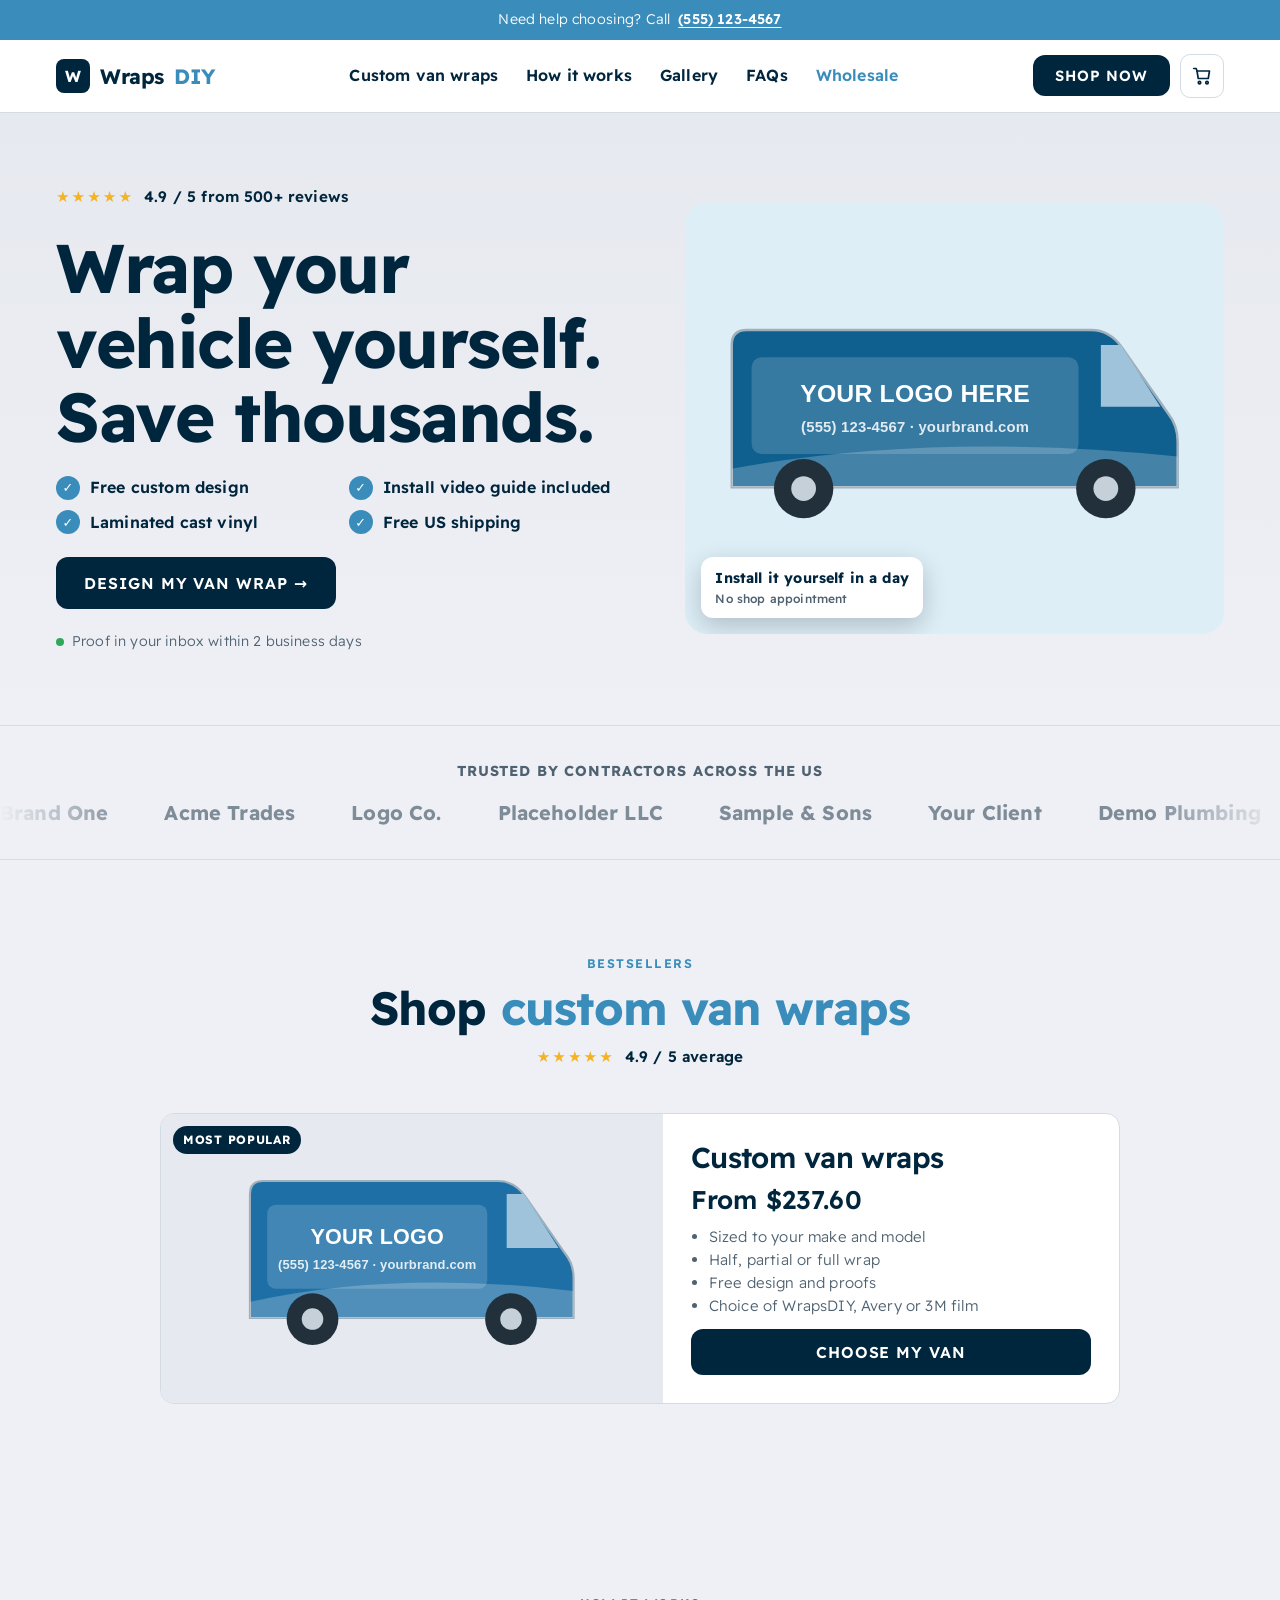
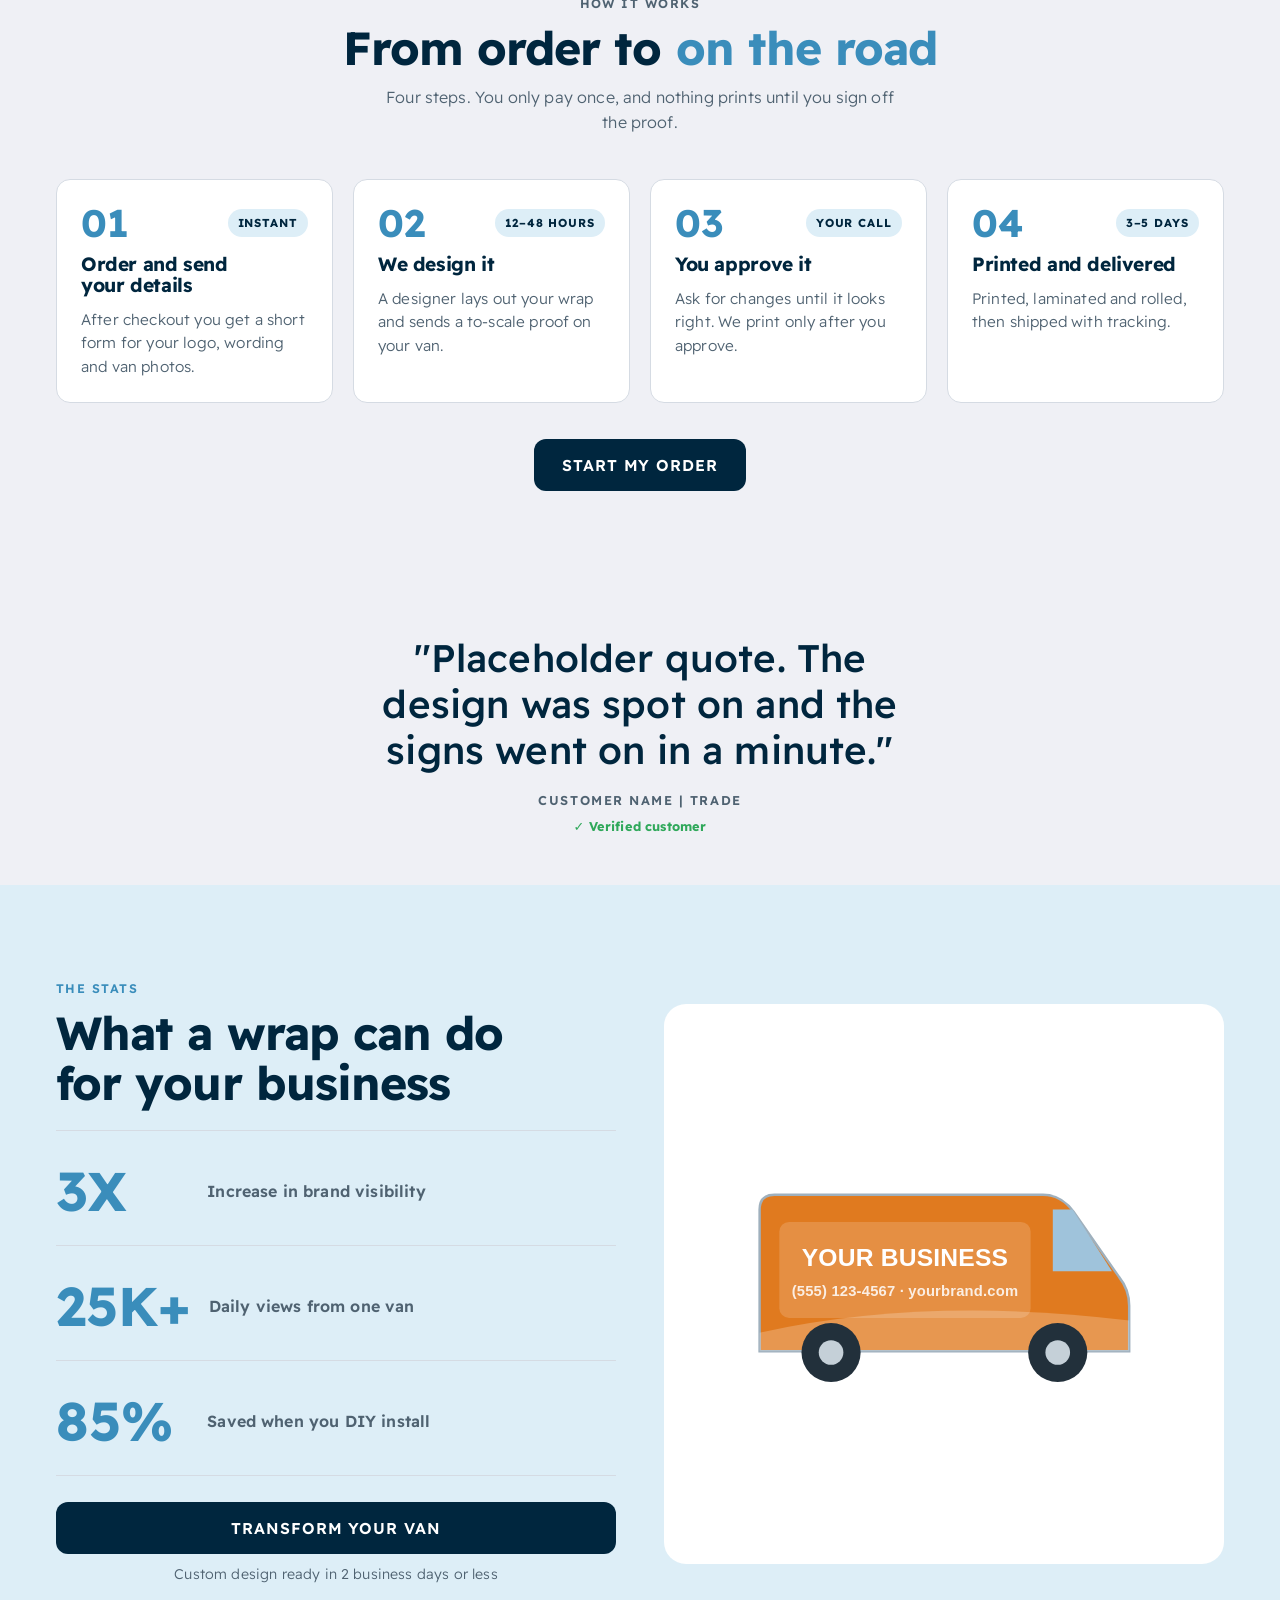
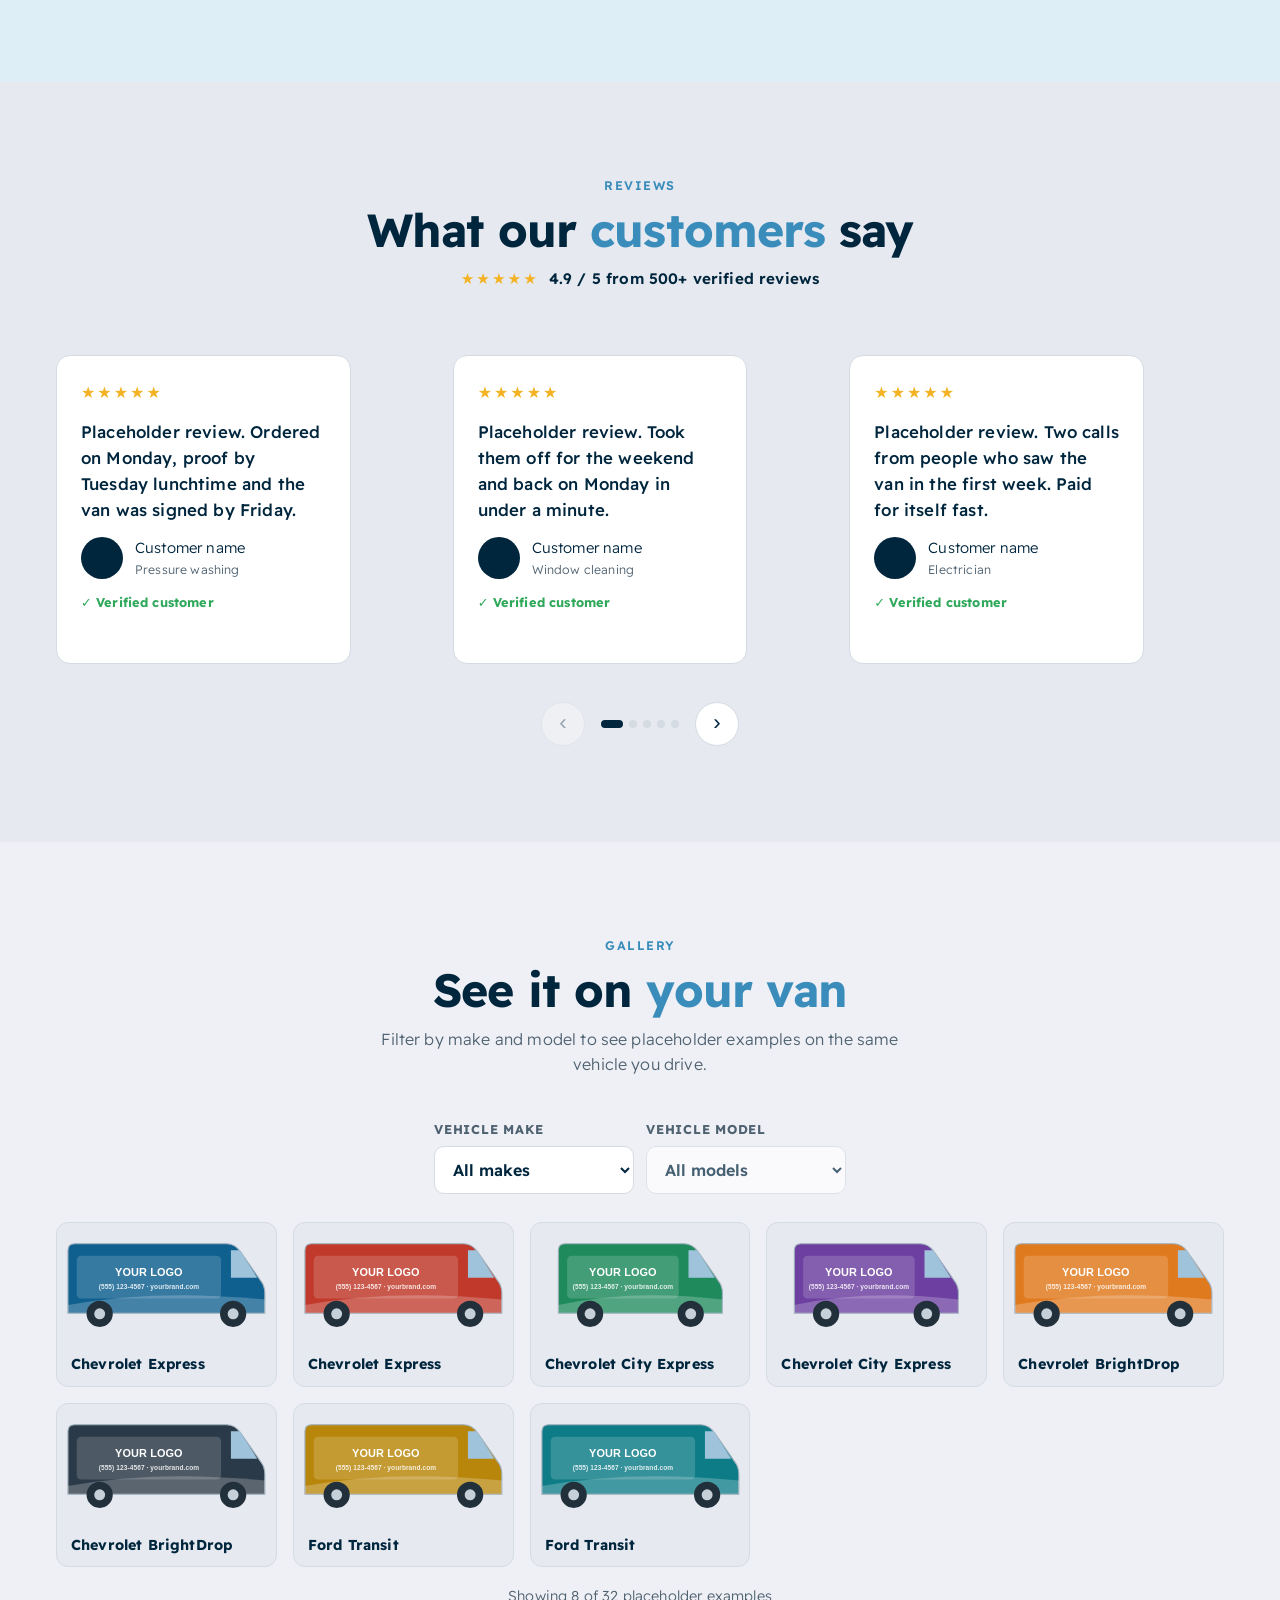
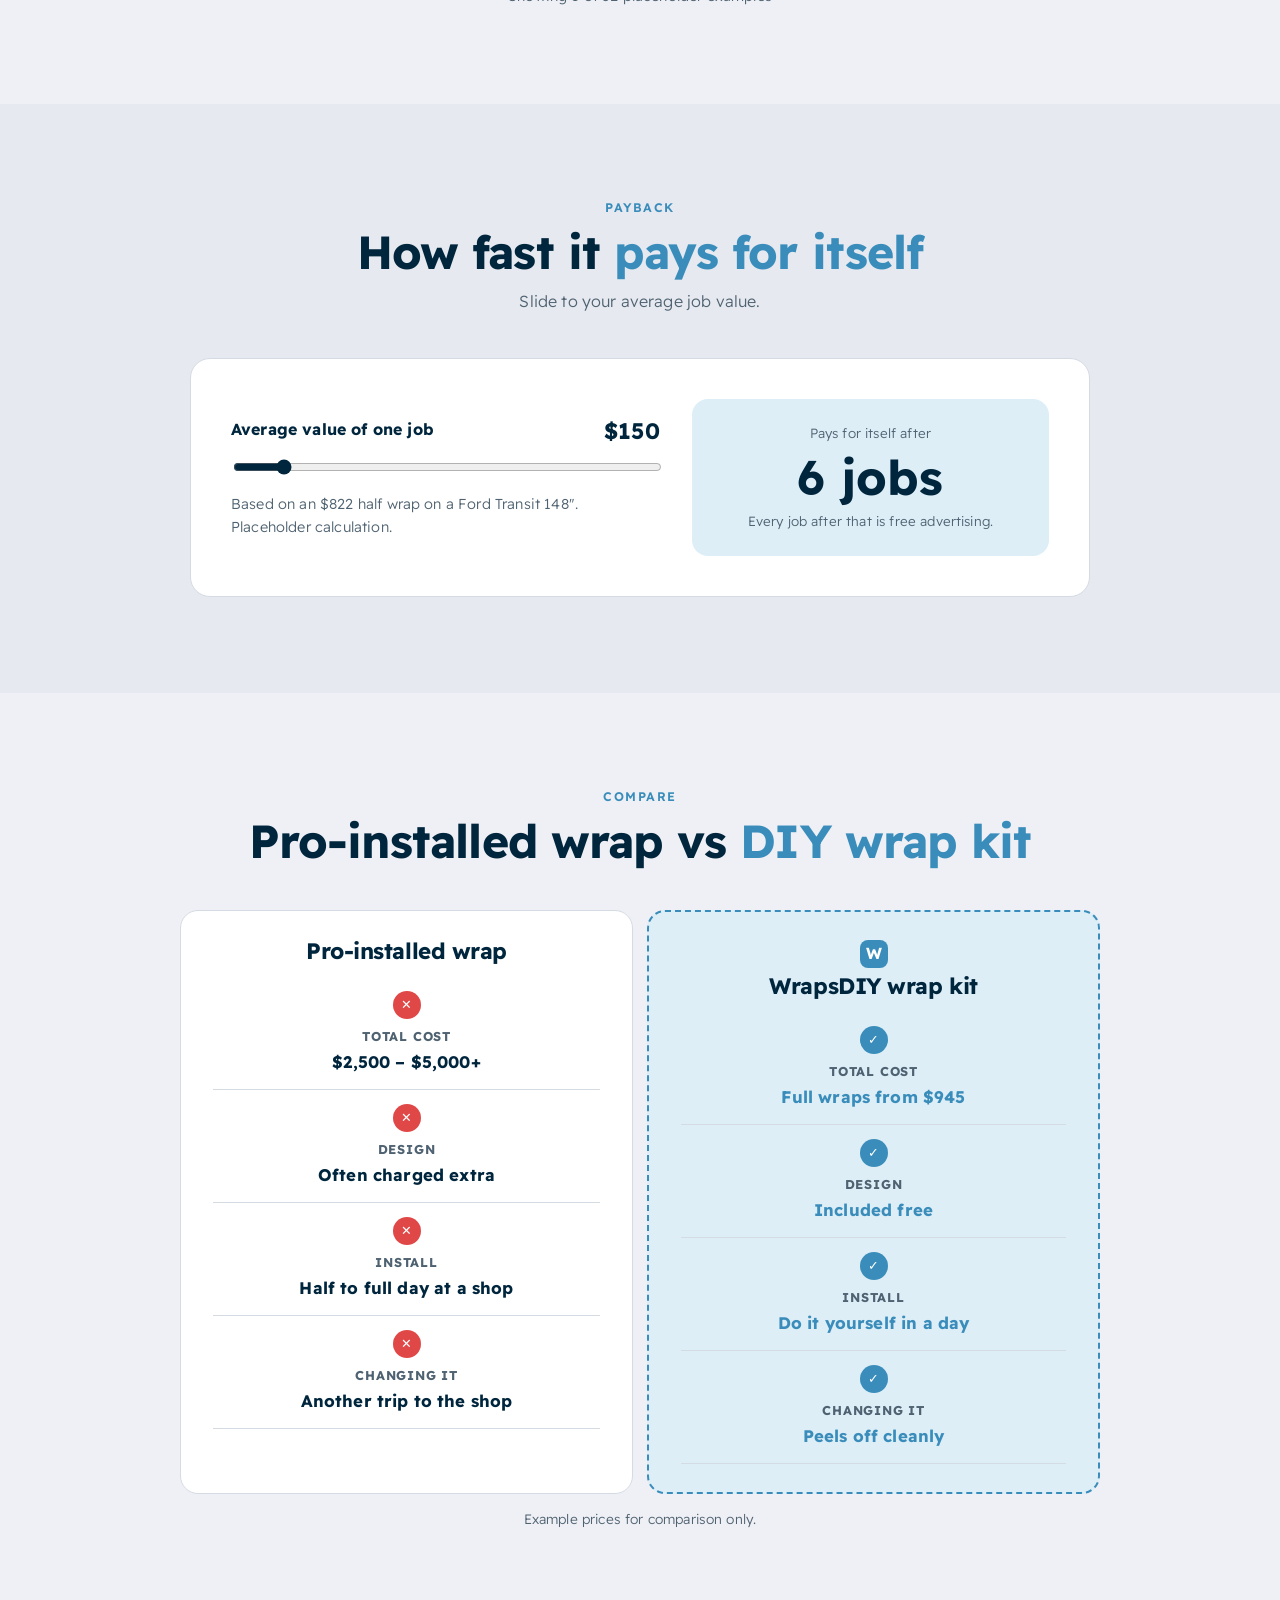
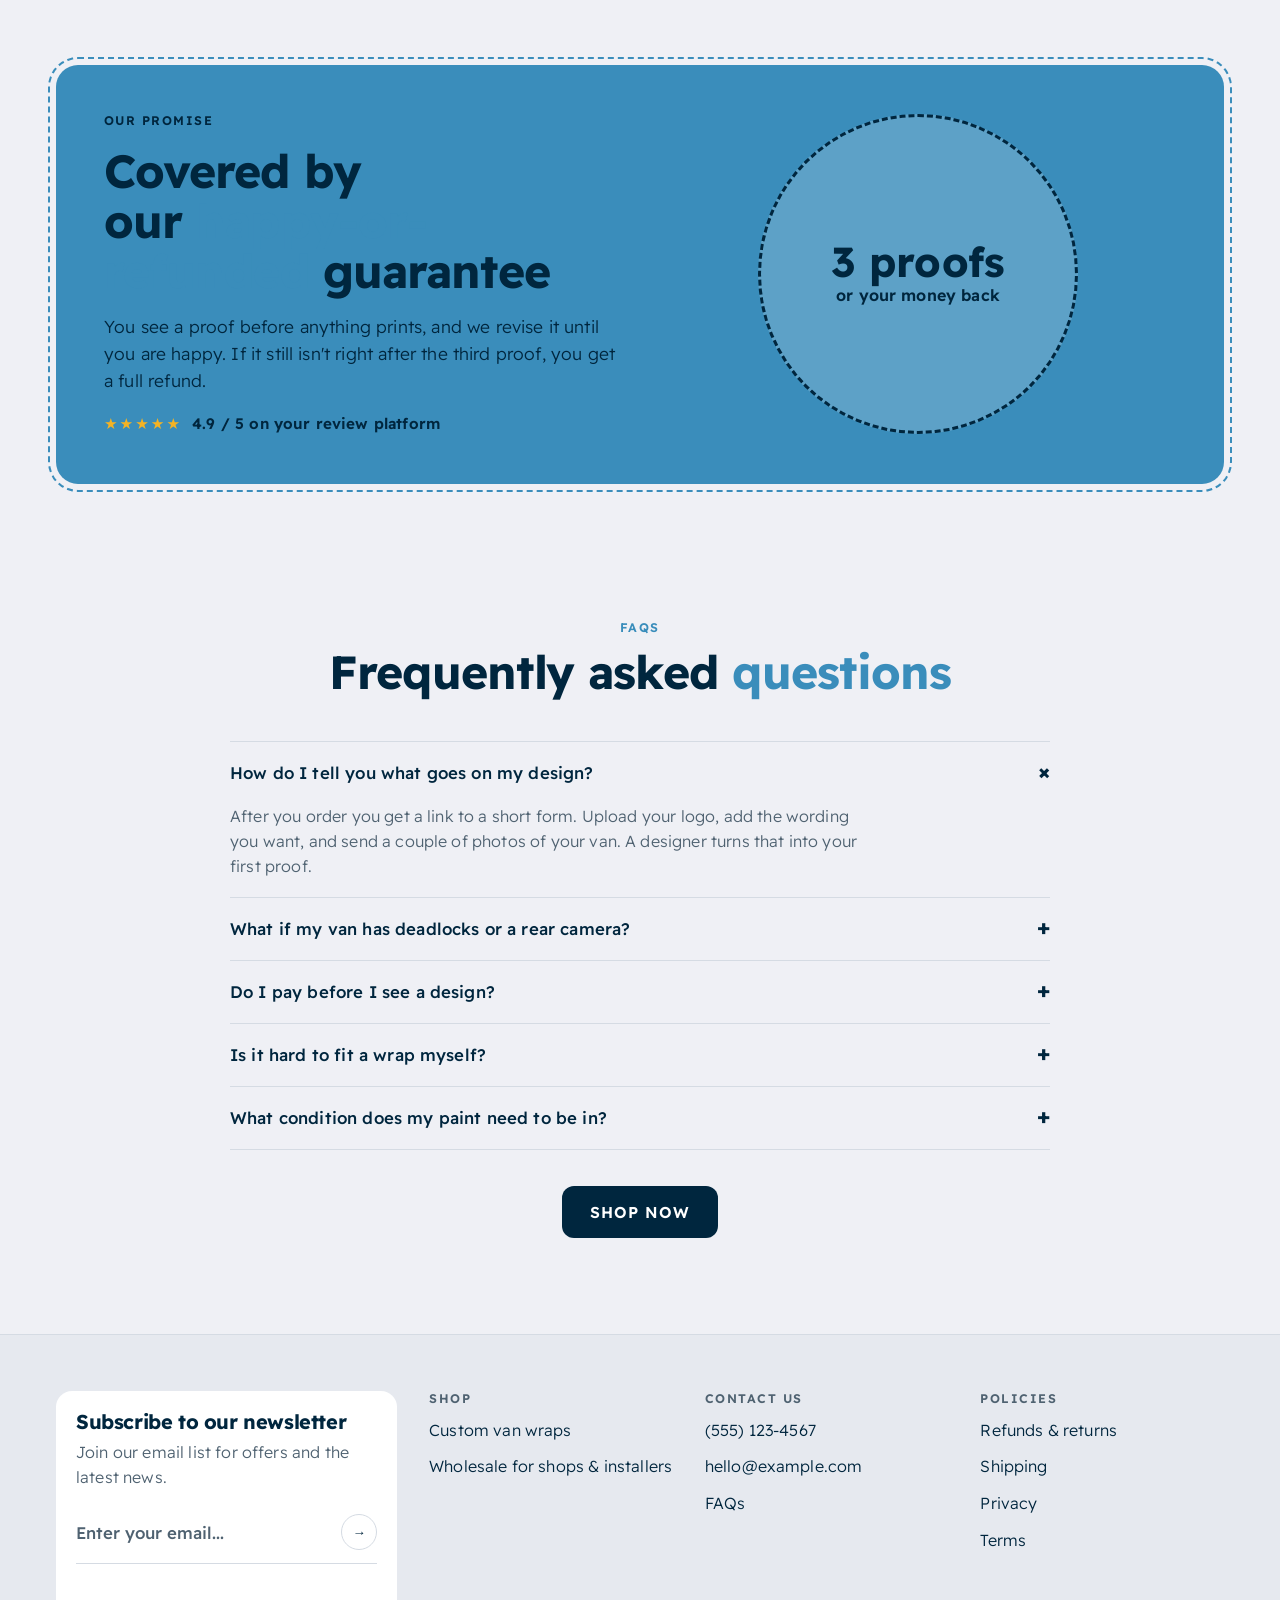
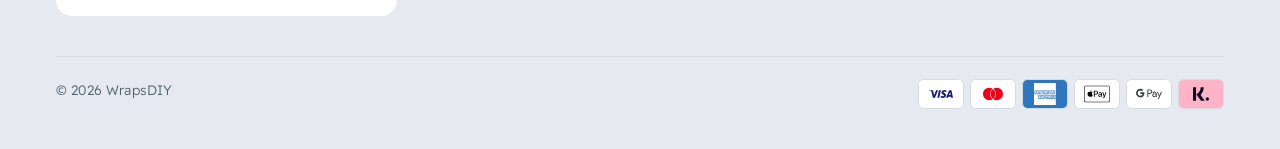
==== index.html @ 805042db "Import live site Co-Authored-By: Claude Opus 5.5 <noreply@anthropic.com> Claude-Session: https://cla" ====
<!doctype html>
<html lang="en">
<head>
<meta charset="utf-8">
<meta name="viewport" content="width=device-width, initial-scale=1, viewport-fit=cover">
<title>WrapsDIY | DIY Van Wrap Kits, Printed to Order</title>
<link rel="canonical" href="https://neon-kangaroo-f2364e.netlify.app/">
<meta name="description" content="Custom van wrap kits you install yourself. Full, half and partial wraps for US cargo vans at $4.95 per sq ft, with free design and a proof before we print.">
<meta property="og:type" content="website">
<meta property="og:site_name" content="WrapsDIY">
<meta property="og:title" content="WrapsDIY | DIY Van Wrap Kits, Printed to Order">
<meta property="og:description" content="Custom van wrap kits you install yourself. Full, half and partial wraps for US cargo vans at $4.95 per sq ft, with free design and a proof before we print.">
<meta name="twitter:card" content="summary_large_image">
<link rel="preconnect" href="https://fonts.googleapis.com">
<link rel="preconnect" href="https://fonts.gstatic.com" crossorigin>
<link rel="stylesheet" href="https://fonts.googleapis.com/css2?family=Readex+Pro:wght@300;400;500;600;700&display=swap">
<link rel="stylesheet" href="assets/styles.css">
<script type="application/ld+json">
{
  "@context": "https://schema.org",
  "@type": "Organization",
  "name": "WrapsDIY",
  "description": "DIY van wrap kits printed to order for US cargo vans.",
  "telephone": "(555) 123-4567",
  "email": "hello@example.com"
}
</script>
</head>
<body>
<div class="util"><div class="wrap">Need help choosing? Call <b>(555) 123-4567</b></div></div>

<header class="nav">
  <div class="wrap">
    <a class="logo" href="./"><span class="logo-mark">W</span>Wraps<span class="logo-diy">DIY</span></a>
    <ul>
      <li><a href="products/custom-van-wrap/">Custom van wraps</a></li>
      <li><a href="#how">How it works</a></li>
      <li><a href="#gallery">Gallery</a></li>
      <li><a href="#faq">FAQs</a></li>
      <li><a href="pages/wholesale/" class="nav-ws">Wholesale</a></li>
    </ul>
    <div class="navr">
      <a class="btn desk-cta" href="products/custom-van-wrap/">Shop now</a>
      <button class="cartbtn" id="cartBtn" aria-label="Open cart">
        <svg width="20" height="20" viewBox="0 0 24 24" fill="none" stroke="currentColor" stroke-width="2" stroke-linecap="round" stroke-linejoin="round"><path d="M6 6h15l-1.5 9h-12z"/><path d="M6 6 5 3H2"/><circle cx="9" cy="20" r="1.5"/><circle cx="18" cy="20" r="1.5"/></svg>
        <span class="cartcount" id="cartCount" hidden>0</span>
      </button>
      <button class="burger" id="burger" aria-label="Open menu" aria-expanded="false">
        <svg class="ib" width="20" height="20" viewBox="0 0 20 20" fill="none" stroke="currentColor" stroke-width="2"><path d="M2 5h16M2 10h16M2 15h16"/></svg><svg class="ix" width="20" height="20" viewBox="0 0 20 20" fill="none" stroke="currentColor" stroke-width="2"><path d="M4 4l12 12M16 4L4 16"/></svg>
      </button>
    </div>
  </div>
  <nav class="mobile-menu" id="mobileMenu" hidden>
    <div class="wrap">
      <a class="item" href="products/custom-van-wrap/">Custom van wraps <span>from $237.60</span></a>
      <a class="item" href="#how">How it works <span>→</span></a>
      <a class="item" href="#reviews">Reviews <span>→</span></a>
      <a class="item" href="#gallery">Gallery <span>→</span></a>
      <a class="item" href="#faq">FAQs <span>→</span></a>
      <a class="item" href="pages/wholesale/">Wholesale <span>Shops &amp; installers</span></a>
    </div>
  </nav>
</header>

<main id="top">
<section class="hero" id="home" data-home>
  <div class="wrap">
    <div class="hero-copy">
      <div class="rating"><span class="stars">★★★★★</span> 4.9 / 5 from 500+ reviews</div>
      <h1>Wrap your vehicle yourself. <span>Save thousands.</span></h1>
      <ul class="ticks">
        <li>Free custom design</li>
        <li>Install video guide included</li>
        <li>Laminated cast vinyl</li>
        <li>Free US shipping</li>
      </ul>
      <div class="hero-actions">
        <a class="btn" href="products/custom-van-wrap/">Design my van wrap →</a>
      </div>
      <p class="cta-note" style="justify-content:flex-start">Proof in your inbox within 2 business days</p>
    </div>
    <div class="hero-art" id="heroArt">
      <div class="hero-badge">Install it yourself in a day<small>No shop appointment</small></div>
    </div>
  </div>
</section>

<div class="trust" data-home>
  <p>Trusted by contractors across the US</p>
  <div class="marquee"><div class="track" id="track"></div></div>
</div>

<section id="products" data-home>
  <div class="wrap">
    <div class="head">
      <span class="eyebrow">Bestsellers</span>
      <h2>Shop <em>custom van wraps</em></h2>
      <div class="rating"><span class="stars">★★★★★</span> 4.9 / 5 average</div>
    </div>
    <div class="products single">
      <article class="prod">
        <div class="prod-img" data-van="#1d6fa5" data-wrap="1"><span class="tag">Most popular</span></div>
        <div class="prod-body">
          <h3>Custom van wraps</h3>
          <div class="price">From $237.60</div>
          <ul><li>Sized to your make and model</li><li>Half, partial or full wrap</li><li>Free design and proofs</li><li>Choice of WrapsDIY, Avery or 3M film</li></ul>
        </div>
        <a class="btn" href="products/custom-van-wrap/">Choose my van</a>
      </article>
    </div>
  </div>
</section>

<section class="band-navy" id="how">
  <div class="wrap">
    <div class="head">
      <span class="eyebrow">How it works</span>
      <h2>From order to <em>on the road</em></h2>
      <p>Four steps. You only pay once, and nothing prints until you sign off the proof.</p>
    </div>
    <div class="steps">
      <div class="step"><div class="step-top"><span class="step-num">01</span><span class="pill">INSTANT</span></div><h3>Order and send your details</h3><p>After checkout you get a short form for your logo, wording and van photos.</p></div>
      <div class="step"><div class="step-top"><span class="step-num">02</span><span class="pill">12–48 HOURS</span></div><h3>We design it</h3><p>A designer lays out your wrap and sends a to-scale proof on your van.</p></div>
      <div class="step"><div class="step-top"><span class="step-num">03</span><span class="pill">YOUR CALL</span></div><h3>You approve it</h3><p>Ask for changes until it looks right. We print only after you approve.</p></div>
      <div class="step"><div class="step-top"><span class="step-num">04</span><span class="pill">3–5 DAYS</span></div><h3>Printed and delivered</h3><p>Printed, laminated and rolled, then shipped with tracking.</p></div>
    </div>
    <div class="how-cta"><a class="btn" href="products/custom-van-wrap/">Start my order</a></div>
  </div>
</section>

<section class="quote" data-home>
  <div class="wrap">
    <blockquote>"Placeholder quote. The design was spot on and the signs went on in a minute."</blockquote>
    <p class="qwho">CUSTOMER NAME | TRADE</p>
    <p class="verified">✓ Verified customer</p>
  </div>
</section>

<section class="stats" data-home>
  <div class="wrap">
    <div class="stats-copy">
      <div class="head stats-head">
        <span class="eyebrow">The stats</span>
        <h2>What a wrap can do for your business</h2>
      </div>
      <div class="stat-list">
        <div class="stat"><b data-count="3" data-suffix="X">0X</b><span>Increase in brand visibility</span></div>
        <div class="stat"><b data-count="25" data-suffix="K+">0</b><span>Daily views from one van</span></div>
        <div class="stat"><b data-count="85" data-suffix="%">0</b><span>Saved when you DIY install</span></div>
      </div>
      <div class="stats-cta"><a class="btn" href="products/custom-van-wrap/">Transform your van</a><p class="cta-note">Custom design ready in 2 business days or less</p></div>
    </div>
    <div class="stats-art" id="statsArt"></div>
  </div>
</section>

<section class="band-alt" id="reviews">
  <div class="wrap">
    <div class="head">
      <span class="eyebrow">Reviews</span>
      <h2>What our <em>customers</em> say</h2>
      <div class="rating"><span class="stars">★★★★★</span> 4.9 / 5 from 500+ verified reviews</div>
    </div>
    <div class="rcar">
    <div class="tgrid" id="rtrack" tabindex="0" aria-label="Customer reviews, scroll sideways">
      <figure class="tcard"><span class="stars">★★★★★</span><blockquote>Placeholder review. Ordered on Monday, proof by Tuesday lunchtime and the van was signed by Friday.</blockquote><figcaption class="who"><span class="avatar">DM</span><div>Customer name<small>Pressure washing</small></div></figcaption><span class="verified">✓ Verified customer</span></figure>
      <figure class="tcard"><span class="stars">★★★★★</span><blockquote>Placeholder review. Took them off for the weekend and back on Monday in under a minute.</blockquote><figcaption class="who"><span class="avatar">SR</span><div>Customer name<small>Window cleaning</small></div></figcaption><span class="verified">✓ Verified customer</span></figure>
      <figure class="tcard"><span class="stars">★★★★★</span><blockquote>Placeholder review. Two calls from people who saw the van in the first week. Paid for itself fast.</blockquote><figcaption class="who"><span class="avatar">AK</span><div>Customer name<small>Electrician</small></div></figcaption><span class="verified">✓ Verified customer</span></figure>
      <figure class="tcard"><span class="stars">★★★★★</span><blockquote>Placeholder review. Three rounds of tweaks and they never once rushed me. Looks better than a wrap.</blockquote><figcaption class="who"><span class="avatar">LT</span><div>Customer name<small>Landscaping</small></div></figcaption><span class="verified">✓ Verified customer</span></figure>
      <figure class="tcard"><span class="stars">★★★★★</span><blockquote>Placeholder review. The proof came back the next morning and the panels lined up on the sliding door exactly.</blockquote><figcaption class="who"><span class="avatar">JP</span><div>Customer name<small>Plumbing & HVAC</small></div></figcaption><span class="verified">✓ Verified customer</span></figure>
      <figure class="tcard"><span class="stars">★★★★★</span><blockquote>Placeholder review. Fits the Transit perfectly, even around the fuel cap. Still on after a month of highway runs.</blockquote><figcaption class="who"><span class="avatar">RB</span><div>Customer name<small>Carpentry</small></div></figcaption><span class="verified">✓ Verified customer</span></figure>
      <figure class="tcard"><span class="stars">★★★★★</span><blockquote>Placeholder review. Great for a leased van. Signs off before it goes back, no marks on the paint.</blockquote><figcaption class="who"><span class="avatar">NH</span><div>Customer name<small>Mobile mechanic</small></div></figcaption><span class="verified">✓ Verified customer</span></figure>
    </div>
    <div class="rnav">
      <button class="rbtn" id="rprev" aria-label="Previous reviews">‹</button>
      <div class="rdots" id="rdots"></div>
      <button class="rbtn" id="rnext" aria-label="Next reviews">›</button>
    </div>
    </div>
  </div>
</section>

<section id="gallery">
  <div class="wrap">
    <div class="head">
      <span class="eyebrow">Gallery</span>
      <h2>See it on <em>your van</em></h2>
      <p>Filter by make and model to see placeholder examples on the same vehicle you drive.</p>
    </div>
    <div class="filters">
      <label for="make">Vehicle make<select id="make"></select></label>
      <label for="model">Vehicle model<select id="model"></select></label>
    </div>
    <div class="gallery" id="gallery-grid"></div>
    <p class="gcount" id="gcount"></p>
  </div>
</section>

<section class="band-alt">
  <div class="wrap">
    <div class="head">
      <span class="eyebrow">Payback</span>
      <h2>How fast it <em>pays for itself</em></h2>
      <p>Slide to your average job value.</p>
    </div>
    <div class="roi">
      <div>
        <label for="jobval">Average value of one job <output id="jobout">$150</output></label>
        <input type="range" id="jobval" min="50" max="1000" step="10" value="150">
        <p style="color:var(--muted);margin-top:12px;font-size:.9rem">Based on an $822 half wrap on a Ford Transit 148". Placeholder calculation.</p>
      </div>
      <div class="roi-out"><small>Pays for itself after</small><b id="jobsout">2 jobs</b><small>Every job after that is free advertising.</small></div>
    </div>
  </div>
</section>

<section id="pricing">
  <div class="wrap">
    <div class="head">
      <span class="eyebrow">Compare</span>
      <h2>Pro-installed wrap vs <em>DIY wrap kit</em></h2>
    </div>
    <div class="compare">
      <div class="col">
        <h3>Pro-installed wrap</h3>
        <dl>
          <div><dt>Total cost</dt><dd>$2,500 – $5,000+</dd></div>
          <div><dt>Design</dt><dd>Often charged extra</dd></div>
          <div><dt>Install</dt><dd>Half to full day at a shop</dd></div>
          <div><dt>Changing it</dt><dd>Another trip to the shop</dd></div>
        </dl>
      </div>
      <div class="col win">
        <h3><span class="logo-mark" style="width:28px;height:28px;background:var(--blue);color:#fff">W</span>WrapsDIY wrap kit</h3>
        <dl>
          <div><dt>Total cost</dt><dd>Full wraps from $945</dd></div>
          <div><dt>Design</dt><dd>Included free</dd></div>
          <div><dt>Install</dt><dd>Do it yourself in a day</dd></div>
          <div><dt>Changing it</dt><dd>Peels off cleanly</dd></div>
        </dl>
      </div>
    </div>
    <p class="compare-note">Example prices for comparison only.</p>
  </div>
</section>

<section class="guar">
  <div class="wrap">
   <div class="guar-card">
    <div class="guar-copy">
      <span class="eyebrow">Our promise</span>
      <h2>Covered by our <em>happy-or-refunded</em> guarantee</h2>
      <p>You see a proof before anything prints, and we revise it until you are happy. If it still isn't right after the third proof, you get a full refund.</p>
      <div class="rating"><span class="stars">★★★★★</span> 4.9 / 5 on your review platform</div>
    </div>
    <div class="seal"><div><b>3 proofs</b><span>or your money back</span></div></div>
   </div>
  </div>
</section>

<section id="faq">
  <div class="wrap">
    <div class="head">
      <span class="eyebrow">FAQs</span>
      <h2>Frequently asked <em>questions</em></h2>
    </div>
    <div class="faq">
      <details open><summary>How do I tell you what goes on my design?</summary><div class="ans">After you order you get a link to a short form. Upload your logo, add the wording you want, and send a couple of photos of your van. A designer turns that into your first proof.</div></details>
      <details><summary>What if my van has deadlocks or a rear camera?</summary><div class="ans">Positions vary by van, so we send a matching template with your order. Trim the vinyl around the lock or camera for a clean fit.</div></details>
      <details><summary>Do I pay before I see a design?</summary><div class="ans">Yes. Each sign is made for your van, so payment starts the design. If you are not happy by the third proof, you get a full refund.</div></details>
      <details><summary>Is it hard to fit a wrap myself?</summary><div class="ans">Each panel is labeled and printed with a little extra around the edges, so you trim it for a clean finish. The air-release vinyl lets you lift and reposition it. Most people fit a set of sides in a day with the video guide. Placeholder answer.</div></details>
      <details><summary>What condition does my paint need to be in?</summary><div class="ans">Factory paint in good condition works best. Avoid installing over rust, flaking lacquer or fresh paint, as the vinyl can lift or pull paint when removed. Placeholder answer.</div></details>
    </div>
    <div style="text-align:center;margin-top:36px"><a class="btn btn-dark" href="products/custom-van-wrap/">Shop now</a></div>
  </div>
</section>
</main>

<footer>
  <div class="wrap">
    <div class="fgrid">
      <div class="fnews">
        <h3>Subscribe to our newsletter</h3>
        <p>Join our email list for offers and the latest news.</p>
        <form class="news" id="news"><input id="email" aria-label="Email address" type="email" placeholder="Enter your email..." required><button class="nbtn" type="submit" aria-label="Subscribe">→</button></form>
        <p class="news-msg" id="newsMsg" aria-live="polite"></p>
      </div>
      <div><h4>Shop</h4><ul><li><a href="products/custom-van-wrap/">Custom van wraps</a></li><li><a href="pages/wholesale/">Wholesale for shops &amp; installers</a></li></ul></div>
      <div><h4>Contact us</h4><ul><li>(555) 123-4567</li><li>hello@example.com</li><li><a href="#faq">FAQs</a></li></ul></div>
      <div><h4>Policies</h4><ul><li><a href="#top">Refunds & returns</a></li><li><a href="#top">Shipping</a></li><li><a href="#top">Privacy</a></li><li><a href="#top">Terms</a></li></ul></div>
    </div>
    <div class="fbottom">
      <span>© 2026 WrapsDIY</span>
      <div class="pay" aria-label="Payment methods we accept"><svg class="pm" viewBox="0 0 46 30" role="img" aria-label="Visa"><title>Visa</title><rect x=".5" y=".5" width="45" height="29" rx="5" fill="#ffffff" stroke="#d5dbe3"/><path transform="translate(11.0 3.0) scale(1.000)" fill="#1A1F71" d="M9.112 8.262L5.97 15.758H3.92L2.374 9.775c-.094-.368-.175-.503-.461-.658C1.447 8.864.677 8.627 0 8.479l.046-.217h3.3a.904.904 0 01.894.764l.817 4.338 2.018-5.102zm8.033 5.049c.008-1.979-2.736-2.088-2.717-2.972.006-.269.262-.555.822-.628a3.66 3.66 0 011.913.336l.34-1.59a5.207 5.207 0 00-1.814-.333c-1.917 0-3.266 1.02-3.278 2.479-.012 1.079.963 1.68 1.698 2.04.756.367 1.01.603 1.006.931-.005.504-.602.725-1.16.734-.975.015-1.54-.263-1.992-.473l-.351 1.642c.453.208 1.289.39 2.156.398 2.037 0 3.37-1.006 3.377-2.564m5.061 2.447H24l-1.565-7.496h-1.656a.883.883 0 00-.826.55l-2.909 6.946h2.036l.405-1.12h2.488zm-2.163-2.656l1.02-2.815.588 2.815zm-8.16-4.84l-1.603 7.496H8.34l1.605-7.496z"/></svg><svg class="pm" viewBox="0 0 46 30" role="img" aria-label="Mastercard"><title>Mastercard</title><rect x=".5" y=".5" width="45" height="29" rx="5" fill="#ffffff" stroke="#d5dbe3"/><path transform="translate(13.0 5.0) scale(0.833)" fill="#EB001B" d="M11.343 18.031c.058.049.12.098.181.146-1.177.783-2.59 1.238-4.107 1.238C3.32 19.416 0 16.096 0 12c0-4.095 3.32-7.416 7.416-7.416 1.518 0 2.931.456 4.105 1.238-.06.051-.12.098-.165.15C9.6 7.489 8.595 9.688 8.595 12c0 2.311 1.001 4.51 2.748 6.031zm5.241-13.447c-1.52 0-2.931.456-4.105 1.238.06.051.12.098.165.15C14.4 7.489 15.405 9.688 15.405 12c0 2.31-1.001 4.507-2.748 6.031-.058.049-.12.098-.181.146 1.177.783 2.588 1.238 4.107 1.238C20.68 19.416 24 16.096 24 12c0-4.094-3.32-7.416-7.416-7.416zM12 6.174c-.096.075-.189.15-.28.231C10.156 7.764 9.169 9.765 9.169 12c0 2.236.987 4.236 2.551 5.595.09.08.185.158.28.232.096-.074.189-.152.28-.232 1.563-1.359 2.551-3.359 2.551-5.595 0-2.235-.987-4.236-2.551-5.595-.09-.08-.184-.156-.28-.231z"/></svg><svg class="pm" viewBox="0 0 46 30" role="img" aria-label="American Express"><title>American Express</title><rect x=".5" y=".5" width="45" height="29" rx="5" fill="#2E77BC" stroke="#d5dbe3"/><path transform="translate(12.0 4.0) scale(0.917)" fill="#ffffff" d="M16.015 14.378c0-.32-.135-.496-.344-.622-.21-.12-.464-.135-.81-.135h-1.543v2.82h.675v-1.027h.72c.24 0 .39.024.478.125.12.13.104.38.104.55v.35h.66v-.555c-.002-.25-.017-.376-.108-.516-.06-.08-.18-.18-.33-.234l.02-.008c.18-.072.48-.297.48-.747zm-.87.407l-.028-.002c-.09.053-.195.058-.33.058h-.81v-.63h.824c.12 0 .24 0 .33.05.098.048.156.147.15.255 0 .12-.045.215-.134.27zM20.297 15.837H19v.6h1.304c.676 0 1.05-.278 1.05-.884 0-.28-.066-.448-.187-.582-.153-.133-.392-.193-.73-.207l-.376-.015c-.104 0-.18 0-.255-.03-.09-.03-.15-.105-.15-.21 0-.09.017-.166.09-.21.083-.046.177-.066.272-.06h1.23v-.602h-1.35c-.704 0-.958.437-.958.84 0 .9.776.855 1.407.87.104 0 .18.015.225.06.046.03.082.106.082.18 0 .077-.035.15-.08.18-.06.053-.15.07-.277.07zM0 0v10.096L.81 8.22h1.75l.225.464V8.22h2.043l.45 1.02.437-1.013h6.502c.295 0 .56.057.756.236v-.23h1.787v.23c.307-.17.686-.23 1.12-.23h2.606l.24.466v-.466h1.918l.254.465v-.466h1.858v3.948H20.87l-.36-.6v.585h-2.353l-.256-.63h-.583l-.27.614h-1.213c-.48 0-.84-.104-1.08-.24v.24h-2.89v-.884c0-.12-.03-.12-.105-.135h-.105v1.036H6.067v-.48l-.21.48H4.69l-.202-.48v.465H2.235l-.256-.624H1.4l-.256.624H0V24h23.786v-7.108c-.27.135-.613.18-.973.18H21.09v-.255c-.21.165-.57.255-.914.255H14.71v-.9c0-.12-.018-.12-.12-.12h-.075v1.022h-1.8v-1.066c-.298.136-.643.15-.928.136h-.214v.915h-2.18l-.54-.617-.57.6H4.742v-3.93h3.61l.518.602.554-.6h2.412c.28 0 .74.03.942.225v-.24h2.177c.202 0 .644.045.903.225v-.24h3.265v.24c.163-.164.508-.24.803-.24h1.89v.24c.194-.15.464-.24.84-.24h1.176V0H0zM21.156 14.955c.004.005.006.012.01.016.01.01.024.01.032.02l-.042-.035zM23.828 13.082h.065v.555h-.065zM23.865 15.03v-.005c-.03-.025-.046-.048-.075-.07-.15-.153-.39-.215-.764-.225l-.36-.012c-.12 0-.194-.007-.27-.03-.09-.03-.15-.105-.15-.21 0-.09.03-.16.09-.204.076-.045.15-.05.27-.05h1.223v-.588h-1.283c-.69 0-.96.437-.96.84 0 .9.78.855 1.41.87.104 0 .18.015.224.06.046.03.076.106.076.18 0 .07-.034.138-.09.18-.045.056-.136.07-.27.07h-1.288v.605h1.287c.42 0 .734-.118.9-.36h.03c.09-.134.135-.3.135-.523 0-.24-.045-.39-.135-.526zM18.597 14.208v-.583h-2.235V16.458h2.235v-.585h-1.57v-.57h1.533v-.584h-1.532v-.51M13.51 8.787h.685V11.6h-.684zM13.126 9.543l-.007.006c0-.314-.13-.5-.34-.624-.217-.125-.47-.135-.81-.135H10.43v2.82h.674v-1.034h.72c.24 0 .39.03.487.12.122.136.107.378.107.548v.354h.677v-.553c0-.25-.016-.375-.11-.516-.09-.107-.202-.19-.33-.237.172-.07.472-.3.472-.75zm-.855.396h-.015c-.09.054-.195.056-.33.056H11.1v-.623h.825c.12 0 .24.004.33.05.09.04.15.128.15.25s-.047.22-.134.266zM15.92 9.373h.632v-.6h-.644c-.464 0-.804.105-1.02.33-.286.3-.362.69-.362 1.11 0 .512.123.833.36 1.074.232.238.645.31.97.31h.78l.255-.627h1.39l.262.627h1.36v-2.11l1.272 2.11h.95l.002.002V8.786h-.684v1.963l-1.18-1.96h-1.02V11.4L18.11 8.744h-1.004l-.943 2.22h-.3c-.177 0-.362-.03-.468-.134-.125-.15-.186-.36-.186-.662 0-.285.08-.51.194-.63.133-.135.272-.165.516-.165zm1.668-.108l.464 1.118v.002h-.93l.466-1.12zM2.38 10.97l.254.628H4V9.393l.972 2.205h.584l.973-2.202.015 2.202h.69v-2.81H6.118l-.807 1.904-.876-1.905H3.343v2.663L2.205 8.787h-.997L.01 11.597h.72l.26-.626h1.39zm-.688-1.705l.46 1.118-.003.002h-.915l.457-1.12zM11.856 13.62H9.714l-.85.923-.825-.922H5.346v2.82H8l.855-.932.824.93h1.302v-.94h.838c.6 0 1.17-.164 1.17-.945l-.006-.003c0-.78-.598-.93-1.128-.93zM7.67 15.853l-.014-.002H6.02v-.557h1.47v-.574H6.02v-.51H7.7l.733.82-.764.824zm2.642.33l-1.03-1.147 1.03-1.108v2.253zm1.553-1.258h-.885v-.717h.885c.24 0 .42.098.42.344 0 .243-.15.372-.42.372zM9.967 9.373v-.586H7.73V11.6h2.237v-.58H8.4v-.564h1.527V9.88H8.4v-.507"/></svg><svg class="pm" viewBox="0 0 46 30" role="img" aria-label="Apple Pay"><title>Apple Pay</title><rect x=".5" y=".5" width="45" height="29" rx="5" fill="#ffffff" stroke="#d5dbe3"/><path transform="translate(10.0 2.0) scale(1.083)" fill="#000000" d="M2.15 4.318a42.16 42.16 0 0 0-.454.003c-.15.005-.303.013-.452.04a1.44 1.44 0 0 0-1.06.772c-.07.138-.114.278-.14.43-.028.148-.037.3-.04.45A10.2 10.2 0 0 0 0 6.222v11.557c0 .07.002.138.003.207.004.15.013.303.04.452.027.15.072.291.142.429a1.436 1.436 0 0 0 .63.63c.138.07.278.115.43.142.148.027.3.036.45.04l.208.003h20.194l.207-.003c.15-.004.303-.013.452-.04.15-.027.291-.071.428-.141a1.432 1.432 0 0 0 .631-.631c.07-.138.115-.278.141-.43.027-.148.036-.3.04-.45.002-.07.003-.138.003-.208l.001-.246V6.221c0-.07-.002-.138-.004-.207a2.995 2.995 0 0 0-.04-.452 1.446 1.446 0 0 0-1.2-1.201 3.022 3.022 0 0 0-.452-.04 10.448 10.448 0 0 0-.453-.003zm0 .512h19.942c.066 0 .131.002.197.003.115.004.25.01.375.032.109.02.2.05.287.094a.927.927 0 0 1 .407.407.997.997 0 0 1 .094.288c.022.123.028.258.031.374.002.065.003.13.003.197v11.552c0 .065 0 .13-.003.196-.003.115-.009.25-.032.375a.927.927 0 0 1-.5.693 1.002 1.002 0 0 1-.286.094 2.598 2.598 0 0 1-.373.032l-.2.003H1.906c-.066 0-.133-.002-.196-.003a2.61 2.61 0 0 1-.375-.032c-.109-.02-.2-.05-.288-.094a.918.918 0 0 1-.406-.407 1.006 1.006 0 0 1-.094-.288 2.531 2.531 0 0 1-.032-.373 9.588 9.588 0 0 1-.002-.197V6.224c0-.065 0-.131.002-.197.004-.114.01-.248.032-.375.02-.108.05-.199.094-.287a.925.925 0 0 1 .407-.406 1.03 1.03 0 0 1 .287-.094c.125-.022.26-.029.375-.032.065-.002.131-.002.196-.003zm4.71 3.7c-.3.016-.668.199-.88.456-.191.22-.36.58-.316.918.338.03.675-.169.888-.418.205-.258.345-.603.308-.955zm2.207.42v5.493h.852v-1.877h1.18c1.078 0 1.835-.739 1.835-1.812 0-1.07-.742-1.805-1.808-1.805zm.852.719h.982c.739 0 1.161.396 1.161 1.089 0 .692-.422 1.092-1.164 1.092h-.979zm-3.154.3c-.45.01-.83.28-1.05.28-.235 0-.593-.264-.981-.257a1.446 1.446 0 0 0-1.23.747c-.527.908-.139 2.255.374 2.995.249.366.549.769.944.754.373-.014.52-.242.973-.242.454 0 .586.242.98.235.41-.007.667-.366.915-.733.286-.417.403-.82.41-.841-.007-.008-.79-.308-.797-1.209-.008-.754.615-1.113.644-1.135-.352-.52-.9-.578-1.09-.593a1.123 1.123 0 0 0-.092-.002zm8.204.397c-.99 0-1.606.533-1.652 1.256h.777c.072-.358.369-.586.845-.586.502 0 .803.266.803.711v.309l-1.097.064c-.951.054-1.488.484-1.488 1.184 0 .72.548 1.207 1.332 1.207.526 0 1.032-.281 1.264-.727h.019v.659h.788v-2.76c0-.803-.62-1.317-1.591-1.317zm1.94.072l1.446 4.009c0 .003-.073.24-.073.247-.125.41-.33.571-.711.571-.069 0-.206 0-.267-.015v.666c.06.011.267.019.335.019.83 0 1.226-.312 1.568-1.283l1.5-4.214h-.868l-1.012 3.259h-.015l-1.013-3.26zm-1.167 2.189v.316c0 .521-.45.917-1.024.917-.442 0-.731-.228-.731-.579 0-.342.278-.56.769-.593z"/></svg><svg class="pm" viewBox="0 0 46 30" role="img" aria-label="Google Pay"><title>Google Pay</title><rect x=".5" y=".5" width="45" height="29" rx="5" fill="#ffffff" stroke="#d5dbe3"/><path transform="translate(10.0 2.0) scale(1.083)" fill="#3C4043" d="M3.963 7.235A3.963 3.963 0 00.422 9.419a3.963 3.963 0 000 3.559 3.963 3.963 0 003.541 2.184c1.07 0 1.97-.352 2.627-.957.748-.69 1.18-1.71 1.18-2.916a4.722 4.722 0 00-.07-.806H3.964v1.526h2.14a1.835 1.835 0 01-.79 1.205c-.356.241-.814.379-1.35.379-1.034 0-1.911-.697-2.225-1.636a2.375 2.375 0 010-1.517c.314-.94 1.191-1.636 2.225-1.636a2.152 2.152 0 011.52.594l1.132-1.13a3.808 3.808 0 00-2.652-1.033zm6.501.55v6.9h.886V11.89h1.465c.603 0 1.11-.196 1.522-.588a1.911 1.911 0 00.635-1.464 1.92 1.92 0 00-.635-1.456 2.125 2.125 0 00-1.522-.598zm2.427.85a1.156 1.156 0 01.823.365 1.176 1.176 0 010 1.686 1.171 1.171 0 01-.877.357H11.35V8.635h1.487a1.156 1.156 0 01.054 0zm4.124 1.175c-.842 0-1.477.308-1.907.925l.781.491c.288-.417.68-.626 1.175-.626a1.255 1.255 0 01.856.323 1.009 1.009 0 01.366.785v.202c-.34-.193-.774-.289-1.3-.289-.617 0-1.11.145-1.479.434-.37.288-.554.677-.554 1.165a1.476 1.476 0 00.525 1.156c.35.308.785.463 1.305.463.61 0 1.098-.27 1.465-.81h.038v.655h.848v-2.909c0-.61-.19-1.09-.568-1.44-.38-.35-.896-.525-1.551-.525zm2.263.154l1.946 4.422-1.098 2.38h.915L24 9.963h-.965l-1.368 3.391h-.02l-1.406-3.39zm-2.146 2.368c.494 0 .88.11 1.156.33 0 .372-.147.696-.44.973a1.413 1.413 0 01-.997.414 1.081 1.081 0 01-.69-.232.708.708 0 01-.293-.578c0-.257.12-.47.363-.647.24-.173.54-.26.9-.26Z"/></svg><svg class="pm" viewBox="0 0 46 30" role="img" aria-label="Klarna"><title>Klarna</title><rect x=".5" y=".5" width="45" height="29" rx="5" fill="#FFB3C7" stroke="#d5dbe3"/><path transform="translate(15.0 7.0) scale(0.667)" fill="#0B051D" d="M4.592 2v20H0V2h4.592zm11.46 0c0 4.194-1.583 8.105-4.415 11.068l-.278.283L17.702 22h-5.668l-6.893-9.4 1.779-1.332c2.858-2.14 4.535-5.378 4.637-8.924L11.562 2h4.49zM21.5 17a2.5 2.5 0 110 5 2.5 2.5 0 010-5z"/></svg></div>
    </div>
  </div>
</footer>


<div class="scrim" id="scrim" hidden></div>
<aside class="drawer" id="drawer" aria-label="Your cart" hidden>
  <div class="dhead"><h2>Your cart</h2><button class="dclose" id="dclose" aria-label="Close cart">✕</button></div>
  <div class="citems" id="citems"></div>
  <div class="ctotal"><span>Subtotal</span><span id="ctotal">$0.00</span></div>
  <button class="btn" id="checkout">Checkout</button>
  <p class="cmsg" id="cmsg" aria-live="polite"></p>
</aside>
<script>
var $ = function(id){ return document.getElementById(id); };
function fmt(n){ return "$" + n.toLocaleString("en-US", {minimumFractionDigits:2, maximumFractionDigits:2}); }
// Placeholder van illustration (generic side profile)
function van(color, label, opts){
  opts = opts || {};
  var bg = opts.bg || "transparent";
  if (opts.car) {
    return '<svg viewBox="0 0 400 220" xmlns="http://www.w3.org/2000/svg" role="img" aria-label="Placeholder car with door sign">'
      + '<rect width="400" height="220" fill="'+bg+'"/>'
      + '<path d="M40 150 L60 110 Q70 92 95 90 L150 88 L190 60 Q200 54 215 54 L290 54 Q305 54 315 66 L340 100 Q365 104 368 125 L370 150 Z" fill="#e9eef2" stroke="#9fb0bd" stroke-width="2"/>'
      + '<path d="M198 66 L224 66 L224 98 L170 98 Z M232 66 L290 66 Q300 66 306 74 L326 98 L232 98 Z" fill="#9fc3db"/>'
      + '<rect x="150" y="106" width="120" height="38" rx="6" fill="'+color+'"/>'
      + '<text x="210" y="131" font-family="Archivo,Arial" font-weight="800" font-size="15" fill="#fff" text-anchor="middle">'+label+'</text>'
      + '<circle cx="110" cy="152" r="26" fill="#22303b"/><circle cx="110" cy="152" r="11" fill="#c5d0d8"/>'
      + '<circle cx="310" cy="152" r="26" fill="#22303b"/><circle cx="310" cy="152" r="11" fill="#c5d0d8"/></svg>';
  }
  var long = opts.long ? 1 : 0, w = long ? 360 : 300, x0 = (400 - w) / 2;
  var body = opts.wrap ? color : "#eef2f5", panel = opts.wrap ? "rgba(255,255,255,.16)" : color;
  return '<svg viewBox="0 0 400 220" xmlns="http://www.w3.org/2000/svg" role="img" aria-label="Placeholder van with side sign">'
    + '<rect width="400" height="220" fill="'+bg+'"/>'
    + '<path d="M'+x0+' 165 L'+x0+' 50 Q'+x0+' 38 '+(x0+12)+' 38 L'+(x0+w-70)+' 38 Q'+(x0+w-55)+' 38 '+(x0+w-45)+' 52 L'+(x0+w-8)+' 105 Q'+(x0+w)+' 115 '+(x0+w)+' 128 L'+(x0+w)+' 165 Z" fill="'+body+'" stroke="#9fb0bd" stroke-width="2"/>'
    + '<path d="M'+(x0+w-62)+' 50 L'+(x0+w-46)+' 50 L'+(x0+w-14)+' 100 L'+(x0+w-62)+' 100 Z" fill="#9fc3db"/>'
    + (opts.wrap ? '<path d="M'+x0+' 150 Q'+(x0+w*0.45)+' 120 '+(x0+w)+' 140 L'+(x0+w)+' 165 L'+x0+' 165 Z" fill="#ffffff" fill-opacity=".22"/>' : '')
    + '<rect x="'+(x0+16)+'" y="60" width="'+(w-96)+'" height="78" rx="8" fill="'+panel+'"/>'
    + '<text x="'+(x0+16+(w-96)/2)+'" y="96" font-family="Archivo,Arial" font-weight="900" font-size="20" fill="#fff" text-anchor="middle">'+label+'</text>'
    + '<text x="'+(x0+16+(w-96)/2)+'" y="120" font-family="Figtree,Arial" font-weight="600" font-size="12" fill="#fff" fill-opacity=".85" text-anchor="middle">(555) 123-4567 · yourbrand.com</text>'
    + '<circle cx="'+(x0+58)+'" cy="166" r="24" fill="#22303b"/><circle cx="'+(x0+58)+'" cy="166" r="10" fill="#c5d0d8"/>'
    + '<circle cx="'+(x0+w-58)+'" cy="166" r="24" fill="#22303b"/><circle cx="'+(x0+w-58)+'" cy="166" r="10" fill="#c5d0d8"/></svg>';
}
document.getElementById("heroArt").insertAdjacentHTML("afterbegin", van("#0f5f8f","YOUR LOGO HERE", {long:1, wrap:true}));
document.getElementById("statsArt").innerHTML = van("#e07a1f", "YOUR BUSINESS", {wrap:true});
document.querySelectorAll(".prod-img").forEach(function(el){
  el.insertAdjacentHTML("beforeend", van(el.dataset.van, el.dataset.car ? "YOUR NAME" : "YOUR LOGO", {car: !!el.dataset.car, wrap: !!el.dataset.wrap}));
});

// Logo marquee (placeholder names, duplicated for a seamless loop)
var logos = ["Brand One","Acme Trades","Logo Co.","Placeholder LLC","Sample & Sons","Your Client","Demo Plumbing","Example Electrical"];
document.getElementById("track").innerHTML = logos.concat(logos).map(function(l){return "<span>"+l+"</span>";}).join("");

// Mobile menu
var burger = document.getElementById("burger"), menu = document.getElementById("mobileMenu");
burger.addEventListener("click", function(){
  menu.hidden = !menu.hidden;
  burger.setAttribute("aria-expanded", String(!menu.hidden));
});
menu.addEventListener("click", function(e){ if (e.target.closest("a")) { menu.hidden = true; burger.setAttribute("aria-expanded","false"); }});

// Gallery filter
var fleet = {
  "Chevrolet":["Express","City Express","BrightDrop"],
  "Ford":["Transit","E-Transit","Transit Connect"],
  "GMC":["Savana"],
  "Mercedes-Benz":["Sprinter","eSprinter","Metris"],
  "Nissan":["NV Cargo","NV200"],
  "Ram":["ProMaster","ProMaster EV","ProMaster City"],
  "Rivian":["Commercial Van"]
};
var colors = ["#0f5f8f","#c0392b","#1f8a5c","#6c3fa0","#e07a1f","#2b3a48","#b8860b","#0e7c86"];
var bigVans = ["Express","BrightDrop","Transit","E-Transit","Savana","Sprinter","eSprinter","NV Cargo","ProMaster","ProMaster EV","Commercial Van"];
var items = [], ci = 0;
Object.keys(fleet).forEach(function(mk){ fleet[mk].forEach(function(md){
  for (var i = 0; i < 2; i++) items.push({make:mk, model:md, color:colors[(ci++) % colors.length]});
});});
var makeSel = document.getElementById("make"), modelSel = document.getElementById("model");
makeSel.innerHTML = '<option value="">All makes</option>' + Object.keys(fleet).map(function(m){return '<option>'+m+'</option>';}).join("");
function fillModels(){
  var mk = makeSel.value, list = mk ? fleet[mk] : [];
  modelSel.innerHTML = '<option value="">All models</option>' + list.map(function(m){return '<option>'+m+'</option>';}).join("");
  modelSel.disabled = !mk;
}
function renderGallery(){
  var mk = makeSel.value, md = modelSel.value;
  var shown = items.filter(function(it){ return (!mk || it.make === mk) && (!md || it.model === md); });
  var max = (mk || md) ? shown.length : 8;
  document.getElementById("gallery-grid").innerHTML = shown.slice(0, max).map(function(it){
    return '<figure class="gitem" style="margin:0">' + van(it.color, "YOUR LOGO", {long: bigVans.indexOf(it.model) > -1, wrap:true}) + '<figcaption>'+it.make+' '+it.model+'</figcaption></figure>';
  }).join("");
  document.getElementById("gcount").textContent = "Showing " + Math.min(max, shown.length) + " of " + shown.length + " placeholder examples";
}
makeSel.addEventListener("change", function(){ fillModels(); renderGallery(); });
modelSel.addEventListener("change", renderGallery);
fillModels(); renderGallery();

// Payback slider
var jobval = document.getElementById("jobval");
function roi(){
  var v = +jobval.value, jobs = Math.max(1, Math.ceil(821.70 / v));
  document.getElementById("jobout").textContent = "$" + v;
  document.getElementById("jobsout").textContent = jobs + (jobs === 1 ? " job" : " jobs");
}
jobval.addEventListener("input", roi); roi();

// Count-up stats (final values shown immediately if motion is reduced or observer missing)
var counters = document.querySelectorAll("[data-count]");
function setFinal(el){ el.textContent = el.dataset.count + el.dataset.suffix; }
counters.forEach(setFinal);
var reduce = window.matchMedia && matchMedia("(prefers-reduced-motion: reduce)").matches;
if (!reduce && "IntersectionObserver" in window) {
  var io = new IntersectionObserver(function(entries){
    entries.forEach(function(e){
      if (!e.isIntersecting) return;
      var el = e.target, end = +el.dataset.count, t0 = performance.now();
      (function tick(t){
        var p = Math.min(1, (t - t0) / 900);
        el.textContent = Math.round(end * p) + el.dataset.suffix;
        if (p < 1) requestAnimationFrame(tick);
      })(t0);
      io.unobserve(el);
    });
  }, {threshold: .6});
  counters.forEach(function(el){ io.observe(el); });
}

// Cart
var cart = [];
try { cart = JSON.parse(localStorage.getItem("wrapsdiy-cart") || "[]"); } catch (e) { cart = []; }
function saveCart(){ try { localStorage.setItem("wrapsdiy-cart", JSON.stringify(cart)); } catch (e) {} }
function renderCart(){
  var n = cart.length;
  $("cartCount").hidden = n === 0; $("cartCount").textContent = n;
  $("citems").innerHTML = n ? cart.map(function(it,i){
    return '<div class="citem"><div class="th">'+it.img+'</div><div><b>'+it.title+'</b><small>'+it.detail+'</small><button class="rm" data-i="'+i+'">Remove</button></div><span class="cp">'+fmt(it.price)+'</span></div>';
  }).join("") : '<p class="cempty">Your cart is empty.</p>';
  $("citems").querySelectorAll(".rm").forEach(function(b){ b.addEventListener("click", function(){ cart.splice(+b.dataset.i, 1); renderCart(); }); });
  $("ctotal").textContent = fmt(cart.reduce(function(a,it){ return a + it.price; }, 0));
  $("checkout").disabled = n === 0;
  $("cmsg").textContent = "";
  saveCart();
}
function openCart(){ $("drawer").hidden = false; $("scrim").hidden = false; $("dclose").focus(); }
function closeCart(){ $("drawer").hidden = true; $("scrim").hidden = true; }
$("cartBtn").addEventListener("click", openCart);
$("dclose").addEventListener("click", closeCart);
$("scrim").addEventListener("click", closeCart);
document.addEventListener("keydown", function(e){ if (e.key === "Escape") closeCart(); });
$("checkout").addEventListener("click", function(){ $("cmsg").textContent = "Demo store: checkout is not connected."; });
if ($("atcBtn")) $("atcBtn").addEventListener("click", function(){
  var s = SIDES.filter(function(x){return x.id===pv.side;})[0];
  var mt = MATS.filter(function(x){return x.id===pv.mat;})[0];
  cart.push({title:"Custom van wrap", detail: pv.make+" "+pv.model+" · "+pv.year+" · "+pv.wb+" · "+s.name+" · "+mt.name, price: sidePrice(pv.side) + matAdd(pv.mat), img: van("#0f5f8f","LOGO",{long:size()==="l",wrap:true})});
  if ($("bonnet").checked) cart.push({title:"Pro install toolkit", detail:"Add-on, 20% off", price:39.99, img:'<svg viewBox="0 0 64 64"><circle cx="32" cy="32" r="22" fill="#0d4a73"/><text x="32" y="37" font-family="Archivo,Arial" font-weight="900" font-size="13" fill="#ffc629" text-anchor="middle">LOGO</text></svg>'});
  renderCart(); openCart();
});
renderCart();

// ---------- Reviews carousel ----------
(function(){
  var track = $("rtrack"), cards = track.querySelectorAll(".tcard"), dots = $("rdots");
  function step(){ return cards.length > 1 ? cards[1].offsetLeft - cards[0].offsetLeft : track.clientWidth; }
  function pages(){ return Math.max(1, Math.round((track.scrollWidth - track.clientWidth) / step()) + 1); }
  function current(){ return Math.round(track.scrollLeft / step()); }
  function buildDots(){
    var n = pages(), html = "";
    for (var i = 0; i < n; i++) html += '<button aria-label="Go to review '+(i+1)+'"></button>';
    dots.innerHTML = html;
    dots.querySelectorAll("button").forEach(function(b,i){ b.addEventListener("click", function(){ go(i); }); });
    sync();
  }
  function go(i){ track.scrollTo({left: i * step(), behavior: "smooth"}); }
  function sync(){
    var c = current(), n = pages();
    dots.querySelectorAll("button").forEach(function(b,i){ b.setAttribute("aria-current", String(i === c)); });
    $("rprev").disabled = c <= 0;
    $("rnext").disabled = c >= n - 1;
  }
  $("rprev").addEventListener("click", function(){ go(current() - 1); });
  $("rnext").addEventListener("click", function(){ go(current() + 1); });
  track.addEventListener("keydown", function(e){
    if (e.key === "ArrowRight") { e.preventDefault(); go(current() + 1); }
    if (e.key === "ArrowLeft") { e.preventDefault(); go(current() - 1); }
  });
  var t; track.addEventListener("scroll", function(){ clearTimeout(t); t = setTimeout(sync, 60); });
  window.addEventListener("resize", buildDots);
  buildDots();
})();

// Newsletter (demo only)
document.getElementById("news").addEventListener("submit", function(e){
  e.preventDefault();
  document.getElementById("newsMsg").textContent = "Thanks. This is a demo form, so nothing was sent.";
  e.target.reset();
});

</script>
</body>
</html>
---- assets/styles.css ----
/* Layout: navy utility bar + sticky nav, split hero, alternating light/navy bands, centered section heads, 1200px max container */
:root{
  --navy:#00263e; --navy-2:#00263e; --blue:#3a8dbb; --accent:#00263e; --accent-ink:#ffffff;
  --bg:#eff0f5; --bg-alt:#e6e9ef; --panel:#ddeef7; --card:#ffffff; --fg:#00263e; --muted:#4f6271; --line:#d5dbe3;
  --on-navy:#00263e; --on-navy-muted:#4f6271; --good:#2fa85a; --star:#f4b324; --bad:#e04848;
  color-scheme:light;
  --display:"Readex Pro",system-ui,-apple-system,"Segoe UI",Roboto,sans-serif;
  --body:"Readex Pro",system-ui,-apple-system,"Segoe UI",Roboto,sans-serif;
  --radius:14px; --max:1200px;
}

*{box-sizing:border-box}
html{scroll-behavior:smooth}
@media (prefers-reduced-motion:reduce){html{scroll-behavior:auto}*{animation:none!important;transition:none!important}}
body{background:var(--bg);color:var(--fg);font-family:var(--body);font-size:16px;line-height:1.55;overflow-x:hidden}
body::before{content:"";position:fixed;inset:0 0 auto;height:env(safe-area-inset-top,0px);z-index:60;background:var(--bg)}
h1,h2,h3{font-family:var(--display);line-height:1.08;margin:0;text-wrap:balance;letter-spacing:-.01em}
h2{font-size:clamp(1.9rem,4vw,2.9rem);font-weight:800}
h2 em{font-style:normal;color:var(--accent);background:var(--navy);padding:0 .25em;border-radius:6px}
.band-navy h2 em{background:var(--accent);color:var(--accent-ink)}
p{margin:0}
a{color:inherit}
:focus-visible{outline:3px solid var(--accent);outline-offset:2px}
.wrap{max-width:var(--max);margin:0 auto;padding-left:max(16px,env(safe-area-inset-left,0px));padding-right:max(16px,env(safe-area-inset-right,0px))}
section{padding-block:clamp(56px,8vw,96px)}
.head{display:grid;gap:12px;text-align:center;justify-items:center;margin-bottom:44px}
.head p{color:var(--muted);max-width:52ch}
.eyebrow{font:700 .78rem var(--body);letter-spacing:.12em;text-transform:uppercase;color:var(--muted)}
.band-alt{background:var(--bg-alt)}
.band-navy{background:var(--panel);color:var(--fg)}
.band-navy .head p,.band-navy .eyebrow{color:var(--on-navy-muted)}

.btn{display:inline-flex;align-items:center;justify-content:center;gap:10px;font:800 1rem var(--display);text-decoration:none;
  background:var(--accent);color:var(--accent-ink);padding:16px 30px;border-radius:999px;border:0;cursor:pointer;transition:transform .15s,box-shadow .15s}
.btn:hover{transform:translateY(-2px);box-shadow:0 8px 20px rgba(0,0,0,.18)}
.btn-dark{background:var(--navy);color:#fff}
.cta-note{font-size:.88rem;color:var(--muted);display:flex;align-items:center;gap:8px;justify-content:center}
.cta-note::before{content:"";width:8px;height:8px;border-radius:50%;background:var(--good)}
.stars{color:var(--star);letter-spacing:2px}
.rating{display:inline-flex;align-items:center;gap:10px;font-weight:600;font-size:.95rem}

/* Utility + nav */
.util{background:var(--panel);color:var(--fg);font-size:.88rem}
.util .wrap{display:flex;justify-content:center;gap:8px;padding-block:9px}
.util b{color:var(--navy-2)}
header.nav{position:sticky;top:env(safe-area-inset-top,0px);z-index:50;background:var(--bg);border-bottom:1px solid var(--line)}
.nav > .wrap{display:flex;align-items:center;justify-content:space-between;gap:20px;padding-block:14px}
.logo{display:flex;align-items:center;gap:10px;font:900 1.3rem var(--display);text-decoration:none;letter-spacing:-.02em}
.logo-mark{width:34px;height:34px;border-radius:8px;background:var(--navy);display:grid;place-items:center;color:#fff;font-size:1rem}
.logo-diy{color:var(--blue)}
.nav ul{display:flex;gap:28px;list-style:none;margin:0;padding:0;font-weight:600}
.nav ul a{text-decoration:none}
.nav ul a:hover{color:var(--navy-2);text-decoration:underline;text-underline-offset:4px}
.nav .btn{padding:11px 22px;font-size:.92rem}
.burger{display:none;background:none;border:1px solid var(--line);border-radius:10px;width:44px;height:44px;cursor:pointer;color:var(--fg)}
.mobile-menu{border-top:1px solid var(--line);background:var(--card);box-shadow:0 12px 24px rgba(0,38,62,.08)}
.mobile-menu .wrap{display:grid;gap:4px;padding-block:12px 20px}
.mobile-menu a.item{display:flex;justify-content:space-between;align-items:center;padding:16px 4px;border-bottom:1px solid var(--line);text-decoration:none;font-weight:500;font-size:1.05rem}
.mobile-menu a.item:last-child{border-bottom:0}
.burger .ix{display:none}
.burger[aria-expanded="true"] .ib{display:none}
.burger[aria-expanded="true"] .ix{display:block}
.mobile-menu a.item span{color:var(--muted);font-weight:500}
@media (max-width:860px){.nav ul,.nav .desk-cta{display:none}.burger{display:grid;place-items:center}}

/* Hero */
.hero{padding-block:clamp(40px,6vw,72px);background:linear-gradient(180deg,var(--bg-alt),var(--bg))}
.hero .wrap{display:grid;grid-template-columns:1.05fr 1fr;gap:clamp(28px,5vw,64px);align-items:center}
.hero-copy{display:grid;gap:22px;min-width:0}
.hero h1{font-size:clamp(2.4rem,5.6vw,4.3rem);font-weight:900}
.hero h1 span{color:var(--navy-2)}
.ticks{list-style:none;padding:0;margin:0;display:grid;grid-template-columns:1fr 1fr;gap:10px 20px;font-weight:600}
.ticks li{display:flex;gap:10px;align-items:center}
.ticks li::before{content:"✓";flex:none;width:24px;height:24px;border-radius:50%;background:var(--good);color:#fff;display:grid;place-items:center;font-size:.8rem}
.hero-actions{display:flex;flex-wrap:wrap;gap:14px;align-items:center}
.hero-art{position:relative;border-radius:22px;overflow:hidden;background:var(--panel);aspect-ratio:5/4;max-width:100%;display:grid;place-items:center}
.hero-art svg{width:92%;height:auto}
.hero-badge{position:absolute;left:16px;bottom:16px;background:var(--card);color:var(--fg);border-radius:12px;padding:10px 14px;font-weight:700;font-size:.9rem;box-shadow:0 8px 24px rgba(0,0,0,.2)}
.hero-badge small{display:block;color:var(--muted);font-weight:500}
@media (max-width:860px){.hero .wrap{grid-template-columns:1fr}.hero-art{order:-1}}
@media (max-width:420px){.ticks{grid-template-columns:1fr}}

/* Logo marquee */
.trust{padding-block:34px;border-block:1px solid var(--line)}
.trust p{text-align:center;font-weight:700;color:var(--muted);margin-bottom:18px;font-size:.9rem;letter-spacing:.06em;text-transform:uppercase}
.marquee{overflow:hidden;mask-image:linear-gradient(90deg,transparent,#000 10%,#000 90%,transparent)}
.track{display:flex;gap:56px;width:max-content;animation:scroll 32s linear infinite}
.track span{font:800 1.25rem var(--display);color:var(--muted);opacity:.7;white-space:nowrap}
@keyframes scroll{to{transform:translateX(-50%)}}

/* Products / pricing */
.products{display:grid;grid-template-columns:repeat(3,1fr);gap:24px}
.prod{background:var(--card);border:1px solid var(--line);border-radius:var(--radius);overflow:hidden;display:flex;flex-direction:column}
.prod-img{aspect-ratio:4/3;background:var(--bg-alt);display:grid;place-items:center;position:relative}
.prod-img svg{width:86%}
.tag{position:absolute;top:12px;left:12px;background:var(--accent);color:var(--accent-ink);font-weight:800;font-size:.75rem;padding:5px 10px;border-radius:999px;text-transform:uppercase;letter-spacing:.06em}
.prod-body{padding:20px;display:grid;gap:10px;flex:1;align-content:start}
.prod h3{font-size:1.35rem;font-weight:800}
.price{font:800 1.5rem var(--display)}
.price small{font:500 .85rem var(--body);color:var(--muted)}
.prod ul{margin:0;padding-left:18px;color:var(--muted);font-size:.93rem}
.prod .btn{margin:0 20px 20px;padding:13px}
@media (max-width:900px){.products{grid-template-columns:1fr;max-width:520px;margin:0 auto}}

/* Steps */
.steps{display:grid;grid-template-columns:repeat(4,1fr);gap:20px;counter-reset:s}
.step{background:var(--card);border:1px solid var(--line);border-radius:var(--radius);padding:24px;display:grid;gap:12px;align-content:start}
.step-top{display:flex;justify-content:space-between;align-items:center}
.step-num{font:900 2.4rem var(--display);color:var(--navy-2);line-height:1}
.pill{font-size:.72rem;font-weight:800;letter-spacing:.08em;background:var(--accent);color:var(--accent-ink);padding:5px 10px;border-radius:999px}
.step h3{font-size:1.2rem;font-weight:800}
.step p{color:var(--on-navy-muted);font-size:.95rem}
@media (max-width:960px){.steps{grid-template-columns:1fr 1fr}}
@media (max-width:540px){.steps{grid-template-columns:1fr}}

/* Stats */
.stats .wrap{display:grid;grid-template-columns:1fr 1fr;gap:48px;align-items:center}
.stat-list{display:grid;gap:26px}
.stat{display:grid;grid-template-columns:auto 1fr;gap:18px;align-items:center;border-bottom:1px solid var(--line);padding-bottom:20px}
.stat b{font:900 clamp(2.4rem,5vw,3.4rem) var(--display);color:var(--navy-2);min-width:3.6ch;font-variant-numeric:tabular-nums}
.stat span{color:var(--muted);font-weight:600}
.stats-art{border-radius:22px;background:var(--panel);aspect-ratio:1/1;max-width:100%;display:grid;place-items:center}
.stats-art svg{width:88%}
@media (max-width:860px){.stats .wrap{grid-template-columns:1fr}.stats-art{aspect-ratio:16/10}}

/* Testimonials */
.tgrid{display:grid;grid-template-columns:repeat(3,1fr);gap:22px}
.tcard{background:var(--card);border:1px solid var(--line);border-radius:var(--radius);padding:24px;display:grid;gap:14px;align-content:start}
.tcard blockquote{margin:0;font-size:1.05rem;font-weight:500}
.who{display:flex;gap:12px;align-items:center;font-size:.92rem}
.avatar{width:42px;height:42px;border-radius:50%;background:var(--navy);color:var(--accent);display:grid;place-items:center;font-weight:800}
.who small{display:block;color:var(--muted)}
.verified{color:var(--good);font-weight:700;font-size:.8rem}
@media (max-width:900px){.tgrid{grid-template-columns:1fr;max-width:560px;margin:0 auto}}

/* Gallery */
.filters{display:flex;flex-wrap:wrap;gap:12px;justify-content:center;margin-bottom:28px}
.filters label{display:grid;gap:6px;font-size:.8rem;font-weight:700;color:var(--muted);text-transform:uppercase;letter-spacing:.06em}
.filters select{font:600 1rem var(--body);padding:12px 40px 12px 14px;border-radius:10px;border:1px solid var(--line);background:var(--card);color:var(--fg);min-width:200px;max-width:100%}
.gallery{display:grid;grid-template-columns:repeat(auto-fill,minmax(220px,1fr));gap:16px}
.gitem{border-radius:12px;overflow:hidden;background:var(--bg-alt);border:1px solid var(--line)}
.gitem svg{display:block;width:100%;height:auto}
.gitem figcaption{padding:10px 14px;font-weight:700;font-size:.9rem}
.gcount{text-align:center;color:var(--muted);margin-top:18px;font-size:.9rem}

/* ROI */
.roi{background:var(--card);border:1px solid var(--line);border-radius:20px;padding:clamp(22px,4vw,40px);display:grid;grid-template-columns:1.2fr 1fr;gap:32px;align-items:center;max-width:900px;margin:0 auto}
.roi label{font-weight:700;display:flex;justify-content:space-between}
.roi output{font:800 1.4rem var(--display);font-variant-numeric:tabular-nums}
.roi input[type=range]{width:100%;accent-color:var(--navy-2);margin-top:14px}
.roi-out{background:var(--panel);color:var(--fg);border-radius:16px;padding:24px;text-align:center;display:grid;gap:4px}
.roi-out b{font:900 3rem var(--display);color:var(--navy-2);font-variant-numeric:tabular-nums}
.roi-out small{color:var(--muted)}
@media (max-width:700px){.roi{grid-template-columns:1fr}}

/* Comparison */
.compare{display:grid;grid-template-columns:1fr 1fr;gap:0;max-width:920px;margin:0 auto;border-radius:20px;overflow:hidden;border:1px solid var(--line)}
.col{padding:28px clamp(18px,3vw,32px);background:var(--card)}
.col.win{background:var(--panel);color:var(--fg);box-shadow:inset 0 4px 0 var(--accent)}
.col h3{font-size:1.4rem;font-weight:800;margin-bottom:14px;display:flex;align-items:center;gap:10px}
.col dl{margin:0;display:grid}
.col dl div{padding:14px 0;border-bottom:1px solid var(--line);display:grid;gap:2px}
.col.win dl div{border-color:var(--line)}
.col dt{font-size:.8rem;text-transform:uppercase;letter-spacing:.06em;color:var(--muted);font-weight:700}
.col.win dt{color:var(--on-navy-muted)}
.col dd{margin:0;font-weight:700;font-size:1.05rem}
.col.win dd{color:var(--navy-2)}
.compare-note{text-align:center;color:var(--muted);font-size:.85rem;margin-top:14px}
@media (max-width:640px){.compare{grid-template-columns:1fr}}

/* Guarantee */
.guar .wrap{display:grid;grid-template-columns:1fr 1fr;gap:48px;align-items:center}
.guar-copy{display:grid;gap:18px}
.guar-copy p{color:var(--on-navy-muted);font-size:1.08rem;max-width:48ch}
.seal{width:min(320px,80%);aspect-ratio:1;border-radius:50%;border:3px dashed var(--navy-2);background:var(--card);display:grid;place-items:center;text-align:center;margin:0 auto;padding:24px}
.seal b{font:900 clamp(1.8rem,4vw,2.6rem) var(--display);color:var(--navy-2);display:block;line-height:1}
.seal span{color:var(--on-navy-muted);font-weight:600}
@media (max-width:860px){.guar .wrap{grid-template-columns:1fr}}

/* FAQ */
.faq{max-width:820px;margin:0 auto;display:grid;gap:12px}
.faq details{background:var(--card);border:1px solid var(--line);border-radius:12px}
.faq summary{list-style:none;cursor:pointer;padding:18px 22px;font-weight:700;font-size:1.05rem;display:flex;justify-content:space-between;gap:16px}
.faq summary::-webkit-details-marker{display:none}
.faq summary::after{content:"+";font:800 1.4rem var(--display);line-height:1;transition:transform .2s}
.faq details[open] summary::after{transform:rotate(45deg)}
.faq .ans{padding:0 22px 20px;color:var(--muted);max-width:65ch}

/* Footer */
footer{background:var(--bg-alt);color:var(--fg);border-top:1px solid var(--line);padding-block:56px 28px}
.fgrid{display:grid;grid-template-columns:1.4fr 1fr 1fr 1fr;gap:32px}
footer h4{font:800 1rem var(--display);margin:0 0 12px}
footer ul{list-style:none;padding:0;margin:0;display:grid;gap:8px;color:var(--on-navy-muted)}
footer a{text-decoration:none}
footer a:hover{color:var(--navy-2);text-decoration:underline}
.news{display:flex;gap:8px;margin-top:14px;flex-wrap:wrap}
.news input{flex:1;min-width:0;padding:12px 14px;border-radius:999px;border:1px solid var(--line);background:var(--card);color:var(--fg);font:500 .95rem var(--body)}
.news input::placeholder{color:var(--muted)}
.news .btn{padding:12px 20px}
.news-msg{font-size:.85rem;color:var(--good);margin-top:8px;min-height:1.2em}
.fbottom{display:flex;flex-wrap:wrap;justify-content:space-between;gap:16px;margin-top:40px;padding-top:22px;border-top:1px solid var(--line);font-size:.85rem;color:var(--muted)}
.pay{display:flex;flex-wrap:wrap;gap:6px}
.pay .pm{display:block;width:46px;height:30px;flex:none}
@media (max-width:860px){.fgrid{grid-template-columns:1fr 1fr}}
@media (max-width:480px){.fgrid{grid-template-columns:1fr}}

/* Product page */
section[id],div[id]{scroll-margin-top:96px}
.crumbs{font-size:.88rem;color:var(--muted);padding-block:18px 0}
.crumbs a{color:var(--muted)}
.pd{padding-block:20px 72px}
.pd .wrap{display:grid;grid-template-columns:1.1fr 1fr;gap:clamp(24px,4vw,56px);align-items:start}
.pgal{position:sticky;top:calc(env(safe-area-inset-top,0px) + 90px);display:grid;gap:12px;min-width:0}
.pmain{position:relative;background:var(--panel);border-radius:20px;aspect-ratio:1/1;max-width:100%;display:grid;place-items:center;overflow:hidden}
.pmain #pslide{width:92%}
.pmain.photo{background:#fff}
.pmain.photo #pslide{width:100%}
.pphoto{display:block;width:100%;height:auto}
.thumbs .pphoto{border-radius:6px}
.pmain svg{width:100%;height:auto;display:block}
.parrow{position:absolute;top:50%;transform:translateY(-50%);width:42px;height:42px;border-radius:50%;border:1px solid var(--line);background:var(--card);color:var(--fg);cursor:pointer;font-size:1.3rem;line-height:1}
.parrow.prev{left:12px}.parrow.next{right:12px}
.pchip{position:absolute;left:12px;top:12px;background:var(--card);border:1px solid var(--line);border-radius:999px;padding:6px 12px;font-size:.8rem;font-weight:700}
.pcount{position:absolute;right:12px;bottom:12px;background:var(--card);border-radius:999px;padding:4px 10px;font-size:.78rem;font-weight:700;color:var(--muted);font-variant-numeric:tabular-nums}
.thumbs{display:flex;gap:10px;overflow-x:auto;padding-bottom:4px}
.thumbs button{flex:none;width:84px;aspect-ratio:1;border-radius:12px;border:2px solid transparent;background:var(--panel);cursor:pointer;padding:4px;display:grid;place-items:center}
.thumbs button[aria-current="true"]{border-color:var(--navy-2)}
.thumbs svg{width:100%;height:auto;display:block}
.pinfo{display:grid;gap:18px;min-width:0}
.pmeta{font-size:.8rem;font-weight:700;color:var(--muted);letter-spacing:.08em}
.pinfo h1{font-size:clamp(2rem,4vw,2.9rem);font-weight:900}
.pprice{font:800 1.6rem var(--display)}
.pprice small{font:500 .9rem var(--body);color:var(--muted)}
.badges{display:grid;grid-template-columns:1fr 1fr;gap:10px;list-style:none;margin:0;padding:0;font-weight:600;font-size:.93rem}
.badges li{display:flex;gap:8px;align-items:center}
.badges li::before{content:"✓";flex:none;width:22px;height:22px;border-radius:50%;background:var(--panel);color:var(--navy-2);display:grid;place-items:center;font-size:.75rem;font-weight:800}
.designer{display:flex;gap:12px;align-items:center;background:var(--panel);border-radius:12px;padding:14px 16px}
.designer b{display:block}
.designer span.t{color:var(--muted);font-size:.9rem}
.ico{flex:none;width:40px;height:40px;border-radius:10px;background:var(--card);display:grid;place-items:center;font-weight:900;color:var(--navy-2)}
.bstep{border:1px solid var(--line);border-radius:16px;padding:20px;display:grid;gap:14px;background:var(--card);transition:opacity .2s}
.bstep.locked{opacity:.6}
.bhead{display:flex;gap:12px;align-items:flex-start}
.bnum{flex:none;width:32px;height:32px;border-radius:50%;background:var(--navy);color:#fff;display:grid;place-items:center;font:800 1rem var(--display)}
.bstep.done .bnum{background:var(--good)}
.bhead small{display:block;font-size:.72rem;font-weight:700;letter-spacing:.08em;text-transform:uppercase;color:var(--muted)}
.bhead h3{font-size:1.2rem;font-weight:800}
.bhead p{color:var(--muted);font-size:.92rem;margin-top:4px}
.vsel{display:grid;grid-template-columns:1fr 1fr;gap:10px}
.vsel select{width:100%;font:600 .98rem var(--body);padding:12px;border-radius:10px;border:1px solid var(--line);background:var(--card);color:var(--fg)}
.vsel select:disabled{background:var(--bg-alt);color:var(--muted)}
.side{position:relative}
.side input{position:absolute;opacity:0;pointer-events:none}
.side input:checked+label{border-color:var(--navy-2);background:var(--panel)}
.side input:focus-visible+label{outline:3px solid var(--blue);outline-offset:3px}
.hint{color:var(--muted);font-size:.92rem;background:var(--bg-alt);border-radius:10px;padding:12px 14px}
.upsell{display:grid;grid-template-columns:auto 64px 1fr;gap:14px;align-items:center;border:2px dashed var(--accent);border-radius:14px;padding:14px;cursor:pointer;background:var(--card)}
.upsell input{width:22px;height:22px;accent-color:var(--navy-2)}
.upsell svg{width:64px;height:64px;display:block}
.ub{display:grid;gap:3px}
.ub s{color:var(--muted)}
.ub small{color:var(--muted)}
.save{justify-self:start;background:var(--accent);color:var(--accent-ink);font-size:.7rem;font-weight:800;padding:3px 8px;border-radius:999px;text-transform:uppercase;letter-spacing:.05em}
.atc{display:grid;gap:12px}
.atc .btn{width:100%;padding:18px;font-size:1.05rem}
.atc .btn:disabled{background:var(--line);color:var(--muted);cursor:not-allowed;transform:none;box-shadow:none}
.stock{color:var(--good);font-weight:700;font-size:.9rem;display:flex;align-items:center;gap:8px;justify-content:center}
.stock::before{content:"";width:8px;height:8px;border-radius:50%;background:var(--good)}
.atc .pay{justify-content:center}
.gbox{border:1px solid var(--line);border-radius:16px;padding:18px;display:grid;gap:8px}
.gbox h3{margin:0;font:800 1.05rem var(--display)}
.gbox p{color:var(--muted);font-size:.93rem}
.stack{border:1px solid var(--line);border-radius:16px;overflow:hidden}
.stack-h{background:var(--panel);padding:14px 18px;font-weight:700}
.stack-h b{color:var(--navy-2)}
.stack-g{display:grid;grid-template-columns:repeat(3,1fr)}
.stack-g div{padding:16px 10px;text-align:center;display:grid;gap:6px;justify-items:center;align-content:start;border-right:1px solid var(--line)}
.stack-g div:last-child{border-right:0}
.stack-g .ico{background:var(--panel)}
.stack-g s{color:var(--muted);font-size:.85rem}
.stack-g b{color:var(--good)}
.stack-g span{font-size:.85rem;font-weight:600}
.pinfo .faq{max-width:none;margin:0}
.pinfo .faq ol{margin:0;padding-left:20px;display:grid;gap:6px}
@media (max-width:900px){.pd .wrap{grid-template-columns:1fr}.pgal{position:static}}
@media (max-width:460px){.vsel,.sides,.badges{grid-template-columns:1fr}.stack-g{grid-template-columns:1fr}.stack-g div{border-right:0;border-bottom:1px solid var(--line)}.stack-g div:last-child{border-bottom:0}}

/* Cart */
.navr{display:flex;align-items:center;gap:10px}
.cartbtn{position:relative;width:44px;height:44px;border-radius:10px;border:1px solid var(--line);background:var(--card);color:var(--fg);cursor:pointer;display:grid;place-items:center}
.cartcount{position:absolute;top:-6px;right:-6px;min-width:20px;height:20px;border-radius:999px;background:var(--accent);color:var(--accent-ink);font-size:.72rem;font-weight:800;display:grid;place-items:center;padding:0 5px}
.scrim{position:fixed;inset:0;background:rgba(10,25,40,.45);z-index:70}
.drawer{position:fixed;top:0;right:0;bottom:0;width:min(420px,100%);background:var(--bg);z-index:80;box-shadow:-12px 0 40px rgba(0,0,0,.18);display:flex;flex-direction:column;
  padding:calc(20px + env(safe-area-inset-top,0px)) max(20px,env(safe-area-inset-right,0px)) calc(20px + env(safe-area-inset-bottom,0px)) 20px}
.dhead{display:flex;justify-content:space-between;align-items:center}
.dhead h2{font-size:1.5rem}
.dclose{background:none;border:1px solid var(--line);border-radius:10px;width:40px;height:40px;cursor:pointer;color:var(--fg);font-size:1.2rem}
.citems{flex:1;overflow:auto;display:grid;gap:14px;align-content:start;margin-block:18px}
.citem{display:grid;grid-template-columns:72px 1fr auto;gap:12px;align-items:start;border-bottom:1px solid var(--line);padding-bottom:14px}
.citem .th{background:var(--panel);border-radius:10px;padding:4px}
.citem .th svg{width:100%;height:auto;display:block}
.citem small{display:block;color:var(--muted);font-size:.85rem}
.citem .rm{background:none;border:0;color:var(--muted);text-decoration:underline;cursor:pointer;padding:0;font:inherit;font-size:.85rem;margin-top:4px}
.citem .cp{font-weight:800;font-variant-numeric:tabular-nums}
.cempty{color:var(--muted);text-align:center;padding-top:40px}
.ctotal{display:flex;justify-content:space-between;font:800 1.2rem var(--display);border-top:1px solid var(--line);padding-top:14px;margin-bottom:12px;font-variant-numeric:tabular-nums}
.drawer .btn{width:100%}
.cmsg{color:var(--muted);font-size:.88rem;min-height:1.3em;margin-top:8px;text-align:center}

/* Sticky mobile CTA */
.mcta{display:none}
@media (max-width:860px){
  .mcta{display:block;position:fixed;left:0;right:0;bottom:0;z-index:40;background:var(--bg);border-top:1px solid var(--line);
    padding:10px max(16px,env(safe-area-inset-right,0px)) calc(10px + env(safe-area-inset-bottom,0px)) max(16px,env(safe-area-inset-left,0px))}
  .mcta .btn{width:100%}
  footer{padding-bottom:110px}
}

/* ===== Signs DIY-style components (all widths) ===== */
body{font-weight:300;letter-spacing:.01em}
b,strong,h4,summary,.price,.prod h3{font-weight:600}
h1,h2,h3{font-weight:700;letter-spacing:-.02em}
h2 em,.band-navy h2 em{background:none;color:var(--blue);padding:0;font-style:normal}
.btn{border-radius:12px;text-transform:uppercase;letter-spacing:.06em;font:600 .98rem var(--body);padding:16px 28px}
.btn-dark{background:var(--navy);color:#fff}
.eyebrow{color:var(--blue);font-weight:600}
.util{background:var(--blue);color:#fff}
.util b{color:#fff;text-decoration:underline;text-underline-offset:3px}
header.nav{background:var(--card)}
.ticks li::before,.badges li::before{background:var(--blue);color:#fff}
.pill{background:var(--panel);color:var(--navy)}
.save{background:var(--navy);color:#fff}
.upsell{border-color:var(--blue)}
.stat b,.step-num{color:var(--blue)}
.mcta{display:none!important}
footer{padding-bottom:40px}
.how-cta{text-align:center;margin-top:36px}
.band-navy{background:var(--bg)}


/* Sides picker cards */
.sides{display:grid;grid-template-columns:1fr!important;gap:14px}
.side{position:relative}
.side.feat{margin-top:14px}
.side label{position:relative;display:grid;grid-template-columns:120px 1fr auto;grid-template-areas:"img text price";align-items:center;gap:6px 16px;padding:18px;border:1.5px solid var(--line);border-radius:16px;background:var(--card);cursor:pointer;height:auto}
.side.feat label{grid-template-columns:1fr auto;grid-template-areas:"text img" "save price";background:var(--panel);padding:26px 18px 18px}
.side input:checked+label{border:2px solid var(--navy);background:var(--panel)}
.cimg{grid-area:img;display:block;width:120px}
.cimg svg,.cimg img{display:block;width:100%;height:auto;aspect-ratio:640/242}
.side.feat .cimg{justify-self:end}
.ctext{grid-area:text;display:grid;gap:4px;min-width:0}
.ctext b{font-size:1.25rem;font-weight:700;color:var(--navy);line-height:1.15}
.ctext span{color:var(--muted);font-size:.98rem}
.side.feat .ctext b{font-size:1.4rem}
.csave{grid-area:save;justify-self:start;align-self:end;background:var(--navy);color:#fff;font-weight:700;font-size:.92rem;padding:5px 14px;border-radius:999px}
.cprice{grid-area:price;display:grid;justify-items:end;align-self:center;line-height:1.1}
.side.feat .cprice{align-self:end}
.cprice small{color:var(--muted);font-size:.95rem}
.cprice strong{font-size:1.6rem;font-weight:700;color:var(--navy);font-variant-numeric:tabular-nums}
.fbadge{position:absolute;top:-15px;left:22px;background:var(--card);border:1.5px solid var(--line);border-radius:999px;padding:3px 14px;font-weight:700;font-size:.95rem;color:var(--navy)}
@media (max-width:400px){
  .side label{grid-template-columns:100px 1fr auto;gap:6px 12px;padding:16px 14px}
  .cimg{width:100px}
  .ctext b{font-size:1.1rem}
  .cprice strong{font-size:1.4rem}
}


/* Material cards */
.mtile{width:56px;height:56px;border-radius:12px;display:grid!important;place-items:center;color:#fff;font-weight:700;font-size:1rem;letter-spacing:.04em}
.mats .side label{grid-template-columns:56px 1fr auto}
.mats .ctext span{font-size:.9rem;line-height:1.35}
.mats .cprice strong{font-size:1.25rem}
.mtag{font-style:normal;justify-self:start;background:var(--navy);color:#fff;font-size:.75rem;font-weight:600;padding:2px 10px;border-radius:999px;margin-top:4px}
.addon{display:grid;gap:10px}
.addon h3{margin:0;font:600 1.1rem var(--body)}

/* Reviews carousel */
.rcar{display:grid;gap:18px}
.tgrid{display:grid;grid-template-columns:none;grid-auto-flow:column;grid-auto-columns:calc((100% - 44px) / 3);gap:22px;overflow-x:auto;scroll-snap-type:x mandatory;scroll-behavior:smooth;scrollbar-width:none;max-width:none;margin:0;padding-block:4px}
.tgrid::-webkit-scrollbar{display:none}
.tgrid:focus-visible{outline:3px solid var(--blue);outline-offset:4px;border-radius:var(--radius)}
.tcard{scroll-snap-align:start;min-width:0}
.rnav{display:flex;align-items:center;justify-content:center;gap:16px}
.rbtn{width:44px;height:44px;border-radius:50%;border:1px solid var(--line);background:var(--card);color:var(--navy);font-size:1.4rem;line-height:1;cursor:pointer}
.rbtn:disabled{opacity:.35;cursor:default}
.rdots{display:flex;gap:6px}
.rdots button{width:8px;height:8px;padding:0;border:0;border-radius:999px;background:var(--line);cursor:pointer;transition:width .2s}
.rdots button[aria-current="true"]{width:22px;background:var(--navy)}
@media (max-width:1000px) and (min-width:861px){.tgrid{grid-auto-columns:calc((100% - 22px) / 2)}}

/* Quote */
.quote{text-align:center;padding-block:48px}
.quote blockquote{margin:0 auto;font:500 clamp(1.7rem,5vw,2.4rem)/1.2 var(--display);max-width:22ch;text-wrap:balance}
.qwho{letter-spacing:.12em;font-weight:600;color:var(--muted);font-size:.8rem;margin-top:18px}
.quote .verified{margin-top:6px}

/* Stats */
.stats{background:var(--panel)}
.stats-copy{display:grid;gap:26px}
.stats-head{text-align:left;justify-items:start;margin:0;padding-bottom:22px;border-bottom:1px solid var(--line)}
.stats-cta{display:grid;gap:10px}
.stats-cta .cta-note::before{display:none}
.stats-art{background:var(--card)}

/* Comparison: two cards with icons */
.compare{gap:14px;border:0;border-radius:0;overflow:visible}
.col{border:1px solid var(--line);border-radius:18px;text-align:center}
.col.win{border:2px dashed var(--blue);background:var(--panel);box-shadow:none}
.col h3{justify-content:center;flex-direction:column;gap:6px}
.col dl div{justify-items:center}
.col dl div::before{content:"✕";width:28px;height:28px;border-radius:50%;background:var(--bad);color:#fff;display:grid;place-items:center;font-size:.8rem;font-weight:700;margin-bottom:6px}
.col.win dl div::before{content:"✓";background:var(--blue)}
.col.win dd{color:var(--blue)}
.col.win dt{color:var(--muted)}

/* Guarantee card */
.guar{padding-block:40px}
.guar .wrap{display:block}
.guar-card{display:grid;grid-template-columns:1fr 1fr;gap:40px;align-items:center;background:var(--blue);color:var(--navy);border-radius:22px;padding:clamp(22px,4vw,48px);outline:2px dashed var(--blue);outline-offset:6px}
.guar-card .guar-copy p{color:var(--navy)}
.guar-card .eyebrow{color:var(--navy)}
.guar-card .seal{border-color:var(--navy);background:rgba(255,255,255,.18)}
.guar-card .seal b{color:var(--navy)}
.guar-card .seal span{color:var(--navy)}

/* Home FAQ: plain list with dividers */
#faq .faq{gap:0}
#faq .faq details{background:none;border:0;border-bottom:1px solid var(--line);border-radius:0}
#faq .faq details:first-child{border-top:1px solid var(--line)}
#faq .faq summary{padding:18px 0;font-weight:500}
#faq .faq .ans{padding:0 0 18px}

/* Footer newsletter card */
.fnews{background:var(--card);border-radius:16px;padding:20px;display:grid;gap:8px;align-content:start}
.fnews h3{font-size:1.25rem}
.fnews p{color:var(--muted)}
.news{flex-wrap:nowrap;align-items:center;border-bottom:1px solid var(--line);padding-bottom:10px}
.news input{border:0;background:none;border-radius:0;padding:10px 0;font-size:1.05rem}
.news input:focus{outline:none}
.nbtn{flex:none;width:36px;height:36px;border-radius:50%;border:1px solid var(--line);background:none;color:var(--fg);cursor:pointer}
footer h4{font:600 .78rem var(--body);letter-spacing:.12em;text-transform:uppercase;color:var(--muted)}
footer ul{gap:12px;color:var(--fg)}

/* Product page layout: title block, gallery, info */
.pd .wrap{grid-template-columns:1.1fr 1fr;grid-template-areas:"gal head" "gal info";grid-template-rows:auto 1fr;row-gap:18px}
.phead{grid-area:head;display:grid;gap:8px;min-width:0}
.pgal{grid-area:gal;align-self:start}
.pinfo{grid-area:info}
.pmeta{color:var(--blue)}
.phead h1{font-size:clamp(1.9rem,4vw,2.8rem);font-weight:600}
.pprice{font:400 1.15rem var(--body)}
.pprice b{font-size:1.75rem;font-weight:700}
.pdots{display:flex;justify-content:center;gap:6px}
.pdots span{width:8px;height:8px;border-radius:999px;background:var(--line);transition:width .2s}
.pdots span.on{width:22px;background:var(--navy)}
.parrow{background:#fff;border:0;box-shadow:0 2px 8px rgba(0,0,0,.15);color:var(--navy)}
.pchip{display:none}
.pcount{display:none}
.badges{grid-template-columns:1fr;font-weight:400}
.designer{background:var(--card);border:1px solid var(--line)}
.designer .ico{background:var(--panel)}

/* Builder: steps as accordion rows */
.builder{display:grid;border-bottom:1px solid var(--line)}
.bstep{border:0;border-top:1px solid var(--line);border-radius:0;background:none;padding:18px 0;gap:0}
.bstep.locked{opacity:1}
.bhead{display:flex;align-items:center;gap:14px;width:100%;background:none;border:0;padding:0;cursor:pointer;color:var(--fg);font:inherit;text-align:left}
.bnum{background:var(--panel);color:var(--navy);width:34px;height:34px}
.bstep.done .bnum{background:var(--good);color:#fff}
.bhead small{flex:1;font-size:.8rem;font-weight:600;letter-spacing:.14em;color:var(--fg)}
.plus{font:300 1.7rem/1 var(--body);transition:transform .2s}
.plus{font-size:0;width:22px;height:22px;position:relative;flex:none}
.plus::before,.plus::after{content:"";position:absolute;left:0;right:0;top:50%;height:2px;margin-top:-1px;background:var(--navy);border-radius:2px}
.plus::after{transform:rotate(90deg);transition:transform .2s}
.bhead[aria-expanded="true"] .plus::after{transform:rotate(0deg)}
.bhead small{color:var(--blue)}
.bhead[aria-expanded="true"] .bnum{background:var(--navy);color:#fff}
.bbody{display:grid;gap:12px;padding-top:16px}
.bbody h2{font-size:1.6rem;font-weight:600;line-height:1.1}
.bbody > p{color:var(--muted)}
.vsel{gap:12px}
.vsel select:nth-child(1),.vsel select:nth-child(2){grid-column:1/-1}
.vsel select{height:50px;border-radius:8px;padding:0 14px;font-weight:400;font-size:1rem;background:var(--card)}
.vsel select:disabled{background:var(--bg-alt);border-color:var(--bg-alt)}
.atc .btn{padding:18px;font-size:1.05rem;letter-spacing:.08em}
.atc .btn:disabled{background:var(--navy);color:#fff;opacity:1;cursor:not-allowed}
.gbox{background:var(--bg-alt);border:0}
.gbox h3{font-size:1.25rem;font-weight:600;line-height:1.15}

/* Free extras */
.stack{border:0;overflow:visible;display:grid;gap:12px;border-radius:0}
.stack-h{background:none;text-align:center;padding:0;font-weight:600}
.stack-h b{display:block;color:var(--blue)}
.stack-g{grid-template-columns:repeat(3,1fr);gap:8px;border:2px solid var(--blue);background:var(--panel);border-radius:16px;padding:10px}
.stack-g div{background:var(--card);border:1px solid var(--line);border-radius:12px;padding:12px 6px;border-right:1px solid var(--line)}
.stack-g div:last-child{border-right:1px solid var(--line)}
.sp{background:var(--navy);color:#fff;border-radius:999px;font-size:.72rem;padding:3px 9px;font-weight:600;white-space:nowrap}
.sp s{color:#fff;opacity:.7}

/* Product tabs as cards with + squares */
.pinfo .faq details{background:var(--card);border-radius:12px}
.pinfo .faq summary{align-items:center;font-weight:500}
.pinfo .faq summary::after{content:"+";flex:none;width:32px;height:32px;border-radius:8px;background:var(--panel);display:grid;place-items:center;font:300 1.4rem/1 var(--body)}

/* ===== Phone layout (matches Signs DIY at 375px) ===== */
@media (max-width:860px){
  body{font-size:15.75px}
  h2{font-size:30px;line-height:1.1}
  section{padding-block:48px}
  .head{margin-bottom:26px}
  .util{font-size:.85rem}
  .util .wrap{padding-block:5px}

  /* Header: menu left, logo centred, cart right */
  .nav > .wrap{display:grid;grid-template-columns:44px 1fr 44px;align-items:center;padding-block:3px;min-height:50px;gap:0}
  .nav .logo{grid-column:2;grid-row:1;justify-self:center;font-size:1.25rem}
  .navr{display:contents}
  .burger{grid-column:1;grid-row:1;border:0;background:none;justify-self:start;width:40px}
  .cartbtn{grid-column:3;grid-row:1;border:0;background:none;justify-self:end;width:40px}

  /* Hero: copy first, image full width underneath */
  .hero{padding-block:22px 0;background:var(--bg)}
  .hero .wrap{gap:20px}
  .hero-copy{gap:16px}
  .hero h1{font-size:36px;line-height:1.08;font-weight:700}
  .ticks{display:flex;flex-wrap:wrap;gap:8px}
  .ticks li{border:1px solid var(--line);background:var(--card);border-radius:999px;padding:4px 12px 4px 6px;font-size:.88rem;font-weight:500;gap:6px}
  .ticks li::before{width:18px;height:18px;font-size:.62rem}
  .hero-actions .btn{width:100%}
  .hero .cta-note{display:none}
  .hero-art{order:0;border-radius:0;aspect-ratio:4/3;margin-left:calc(-1 * max(16px,env(safe-area-inset-left,0px)));margin-right:calc(-1 * max(16px,env(safe-area-inset-right,0px)));max-width:none}
  .hero-badge{display:none}

  /* Trust strip as a white card */
  .trust{margin:24px max(16px,env(safe-area-inset-right,0px)) 0 max(16px,env(safe-area-inset-left,0px));background:var(--card);border:1px solid var(--line);border-radius:16px;padding-block:16px}
  .trust p{font-size:.8rem;letter-spacing:.12em;margin-bottom:12px}
  .track span{font-size:1.05rem}

  /* Bestsellers: two columns, third card wide */
  .products{grid-template-columns:1fr 1fr;gap:12px;max-width:none}
  .prod{border-radius:12px}
  .prod-img{aspect-ratio:1/1}
  .prod-body{padding:12px 12px 8px;gap:4px}
  .prod h3{font-size:1rem;line-height:1.2}
  .price{font-size:1.15rem}
  .price small{display:block;font-size:.75rem}
  .prod ul{display:none}
  .tag{font-size:.6rem;padding:3px 7px;top:8px;left:8px}
  .prod .btn{margin:4px 12px 12px;padding:10px 12px;background:transparent;color:var(--navy);border:1px solid var(--navy);font-size:.78rem;justify-content:space-between}
  .prod .btn::after{content:"→"}
  .prod:nth-child(3){grid-column:1/-1;display:grid;grid-template-columns:1fr 1fr;grid-template-rows:1fr auto}
  .prod:nth-child(3) .prod-img{grid-row:1/span 2;aspect-ratio:auto;height:100%}

  /* How it works: list rows, big number on the left */
  .steps{grid-template-columns:1fr;gap:0}
  .step{background:none;border:0;border-bottom:1px solid var(--line);border-radius:0;padding:22px 0;grid-template-columns:64px 1fr;column-gap:8px;row-gap:8px}
  .step-top{display:contents}
  .step-num{grid-column:1;grid-row:1/span 3;font-size:2.3rem}
  .step h3{grid-column:2;grid-row:1;font-size:1.15rem}
  .step .pill{grid-column:2;grid-row:2;justify-self:start}
  .step p{grid-column:2;grid-row:3;font-size:1rem}
  .how-cta .btn{width:100%}

  /* Stats: heading, three columns, image, button */
  .stats .wrap{gap:24px}
  .stats-copy{display:contents}
  .stats-head{order:0}
  .stat-list{order:1;grid-template-columns:repeat(3,1fr);gap:0}
  .stats-art{order:2;aspect-ratio:1/1;border-radius:20px}
  .stats-cta{order:3}
  .stats-cta .btn{width:100%}
  .stat{grid-template-columns:1fr;gap:6px;border-bottom:0;border-left:1px solid var(--line);padding:0 0 0 12px;align-items:start}
  .stat:first-child{border-left:0;padding-left:0}
  .stat b{font-size:2.3rem;min-width:0}
  .stat span{font-size:.85rem;font-weight:400;line-height:1.35}

  /* Reviews */
  .tgrid{gap:12px;grid-auto-columns:86%;margin-inline:calc(-1 * max(16px,env(safe-area-inset-left,0px))) calc(-1 * max(16px,env(safe-area-inset-right,0px)));padding-inline:max(16px,env(safe-area-inset-left,0px)) max(16px,env(safe-area-inset-right,0px));scroll-padding-inline:max(16px,env(safe-area-inset-left,0px))}
  .rbtn{display:none}

  /* Gallery */
  .filters{display:grid;grid-template-columns:1fr 1fr}
  .filters select{min-width:0;width:100%}
  .gallery{grid-template-columns:1fr 1fr;gap:10px}
  .gitem figcaption{font-size:.8rem;padding:8px 10px}

  /* Comparison stays two columns */
  .compare{grid-template-columns:1fr 1fr;gap:10px}
  .col{padding:18px 10px}
  .col h3{font-size:1rem}
  .col dl div{padding:14px 0}
  .col dt{font-size:.72rem;letter-spacing:.1em}
  .col dd{font-size:.95rem}

  /* Guarantee */
  .guar-card{grid-template-columns:1fr;gap:24px;margin-inline:4px}
  .guar-card h2{font-size:32px}

  /* FAQ */
  #faq .faq summary{font-size:1.05rem}

  /* Footer */
  .fgrid{grid-template-columns:1fr;gap:28px}
  footer ul{gap:14px;font-size:1.05rem}
  .fbottom{flex-direction:column}

  /* Product page */
  .crumbs{display:none}
  .pd{padding-block:16px 48px}
  .pd .wrap{grid-template-columns:1fr;grid-template-areas:"head" "gal" "info";row-gap:16px}
  .pgal{position:static;gap:10px}
  .phead{gap:6px}
  .phead h1{font-size:30px}
  .pmain{border-radius:16px;aspect-ratio:1/1}
  .thumbs{gap:8px}
  .thumbs button{width:calc((100% - 24px) / 4);border-radius:8px}
  .bbody h2{font-size:1.5rem}
  .stack-g{grid-template-columns:repeat(3,1fr)}
  .stack-g div{border-right:1px solid var(--line);border-bottom:1px solid var(--line)}
  .stack-g span:last-child{font-size:.8rem}
  .sp{font-size:.65rem;padding:3px 6px}
}
@media (max-width:460px){
  .vsel{grid-template-columns:1fr 1fr}
  .sides{grid-template-columns:1fr}
  .badges{grid-template-columns:1fr}
  .stack-g{grid-template-columns:repeat(3,1fr)}
  .stack-g div{border-right:1px solid var(--line);border-bottom:1px solid var(--line)}
}

/* Single featured product */
.products.single{grid-template-columns:1fr;max-width:960px;margin:0 auto}
.products.single .prod{display:grid;grid-template-columns:1.1fr 1fr;grid-template-rows:1fr auto}
.products.single .prod-img{grid-row:1/span 2;aspect-ratio:auto;min-height:100%}
.products.single .prod-body{padding:28px 28px 12px;align-content:center}
.products.single .prod h3{font-size:1.8rem}
.products.single .price{font-size:1.6rem}
.products.single .prod .btn{margin:0 28px 28px}
@media (max-width:860px){
  .products.single{grid-template-columns:1fr}
  .products.single .prod{grid-template-columns:1fr;grid-template-rows:auto}
  .products.single .prod-img{grid-row:auto;aspect-ratio:4/3}
  .products.single .prod-body{padding:18px 16px 8px}
  .products.single .prod h3{font-size:1.4rem}
  .products.single .price{font-size:1.35rem}
  .products.single .prod ul{display:block}
  .products.single .prod .btn{margin:8px 16px 16px;padding:16px;background:var(--navy);color:#fff;border:0;justify-content:center;font-size:.95rem}
  .products.single .prod .btn::after{content:""}
}
@media (min-width:861px){.mobile-menu{display:none!important}}

/* Wholesale page */
.nav-ws{color:var(--blue)!important}
.btn-ghost{background:transparent;color:var(--navy);border:1.5px solid var(--navy)}
.ws-hero{background:var(--panel);padding-block:clamp(40px,7vw,80px)}
.ws-hero-copy{display:grid;gap:18px;max-width:760px}
.ws-hero h1{font-size:clamp(2.2rem,5vw,3.6rem);font-weight:700}
.ws-hero h1 span{color:var(--blue)}
.ws-hero p{font-size:1.1rem;color:var(--muted);max-width:58ch}
.ws-actions{display:flex;flex-wrap:wrap;gap:12px}
.ws-tiers{display:grid;grid-template-columns:repeat(4,1fr);gap:14px}
.tier{position:relative;background:var(--card);border:1.5px solid var(--line);border-radius:16px;padding:24px 18px;display:grid;gap:4px;text-align:center}
.tier.pop{border:2px solid var(--navy);background:var(--panel)}
.tier small{font-size:.78rem;letter-spacing:.12em;text-transform:uppercase;font-weight:600;color:var(--blue)}
.tier b{font-size:2.2rem;font-weight:700;font-variant-numeric:tabular-nums}
.tier span{color:var(--muted);font-size:.9rem}
.tier p{color:var(--muted);font-size:.9rem;margin-top:8px;padding-top:10px;border-top:1px solid var(--line)}
.tier .fbadge{left:50%;transform:translateX(-50%);white-space:nowrap}
.ws-grid{display:grid;grid-template-columns:repeat(3,1fr);gap:16px}
.ws-card{background:var(--card);border:1px solid var(--line);border-radius:16px;padding:22px;display:grid;gap:8px;align-content:start}
.ws-card .ico{background:var(--panel)}
.ws-card h3{font-size:1.15rem;font-weight:600}
.ws-card p{color:var(--muted)}
.ws-apply{display:grid;grid-template-columns:1fr 1.3fr;gap:40px;align-items:start}
.ws-apply-copy{display:grid;gap:14px}
.ws-apply-copy p{color:var(--muted)}
.ws-form{display:grid;grid-template-columns:1fr 1fr;gap:14px;background:var(--card);border:1px solid var(--line);border-radius:18px;padding:clamp(18px,3vw,28px)}
.ws-form label{display:grid;gap:6px;font-weight:500;font-size:.92rem;min-width:0}
.ws-form .full{grid-column:1/-1}
.ws-form input,.ws-form select,.ws-form textarea{font:400 1rem var(--body);padding:12px;border-radius:8px;border:1px solid var(--line);background:var(--card);color:var(--fg);width:100%}
.ws-form textarea{resize:vertical}
.ws-msg{color:var(--good);font-weight:500;min-height:1.2em}
#wsFaq .faq details{background:var(--card)}
@media (max-width:860px){
  .ws-hero h1{font-size:34px}
  .ws-actions .btn{width:100%}
  .ws-tiers{grid-template-columns:1fr 1fr;gap:12px;row-gap:22px}
  .tier{padding:20px 12px}
  .tier b{font-size:1.8rem}
  .ws-grid{grid-template-columns:1fr}
  .ws-apply{grid-template-columns:1fr;gap:24px}
  .ws-form{grid-template-columns:1fr}
}
@media (max-width:1100px) and (min-width:861px){.nav ul{gap:18px;font-size:.95rem}.nav .desk-cta{padding:10px 16px}}

/* Keep long text and the footer grid inside the screen on phones */
.fgrid > *{min-width:0}
.faq summary{min-width:0;overflow-wrap:anywhere}
.faq details{min-width:0}
.rcar{min-width:0}
html,body{overflow-x:clip}

/* Choose your sides: layout matched to reference */
#sides{gap:16px}
#sides .side.feat{margin-top:16px}
#sides .side label{grid-template-columns:minmax(0,34%) minmax(0,1fr) auto;grid-template-areas:"img text price";align-items:center;gap:8px 24px;padding:22px 26px;border:1.5px solid var(--line);border-radius:18px;background:var(--card)}
#sides .side.feat label{grid-template-columns:minmax(0,1fr) minmax(0,40%) auto;grid-template-areas:"text img price";padding:34px 26px 26px;background:var(--panel);border:2px solid var(--navy)}
#sides .side input:checked+label{border:2px solid var(--navy);background:var(--panel)}
#sides .cimg{width:100%;justify-self:center}
#sides .cimg img{width:100%;height:auto;aspect-ratio:640/242;object-fit:contain}
#sides .ctext{gap:6px}
#sides .ctext b{font-size:1.5rem;font-weight:700;line-height:1.1}
#sides .side.feat .ctext b{font-size:1.6rem}
#sides .ctext span{font-size:1.05rem;color:var(--muted)}
#sides .cprice small{font-size:1rem}
#sides .cprice strong{font-size:1.85rem}
#sides .fbadge{top:-17px;left:34px;font-size:1rem;padding:4px 18px;border-width:1.5px}
@media (max-width:560px){
  #sides .side label{grid-template-columns:minmax(0,38%) minmax(0,1fr) auto;gap:6px 12px;padding:16px 14px}
  #sides .side.feat label{grid-template-columns:minmax(0,1fr) minmax(0,48%);grid-template-areas:"text img" "text price";padding:28px 14px 16px}
  #sides .side.feat .cprice{justify-items:end}
  #sides .ctext b{font-size:1.15rem}
  #sides .side.feat .ctext b{font-size:1.3rem}
  #sides .ctext span{font-size:.9rem}
  #sides .cprice small{font-size:.85rem}
  #sides .cprice strong{font-size:1.35rem}
  #sides .fbadge{left:16px;font-size:.9rem}
}

/* sides cards: fit the ~530px product column */
#sides .cimg img{mix-blend-mode:multiply}
#sides .side label{gap:8px 16px;padding:20px 20px}
#sides .side.feat label{grid-template-columns:minmax(0,1fr) minmax(0,37%) auto;padding:32px 20px 22px}
#sides .ctext b{font-size:1.3rem;white-space:nowrap}
#sides .side.feat .ctext b{font-size:1.4rem}
#sides .ctext span{font-size:.95rem}
#sides .cprice strong{font-size:1.55rem}
@media (max-width:560px){
  #sides .side label{grid-template-columns:minmax(0,36%) minmax(0,1fr) auto;gap:6px 10px;padding:16px 12px}
  #sides .side.feat label{grid-template-columns:minmax(0,1fr) minmax(0,48%);padding:28px 14px 16px}
  #sides .ctext b{font-size:1.05rem}
  #sides .side.feat .ctext b{font-size:1.25rem}
  #sides .ctext span{font-size:.85rem}
  #sides .cprice strong{font-size:1.25rem}
}

/* Only the chosen card is highlighted; Full Wrap keeps its badge but looks like the others when not chosen */
#sides .side.feat label{background:var(--card);border:1.5px solid var(--line)}
#sides .side label:hover{border-color:var(--blue)}
#sides .side input:checked+label{border:2px solid var(--navy);background:var(--panel)}

/* Page shell */
:root{padding-top:env(safe-area-inset-top,0px);padding-bottom:env(safe-area-inset-bottom,0px)}
html,body{margin:0}
img,svg{max-width:100%}
[hidden]{display:none!important}
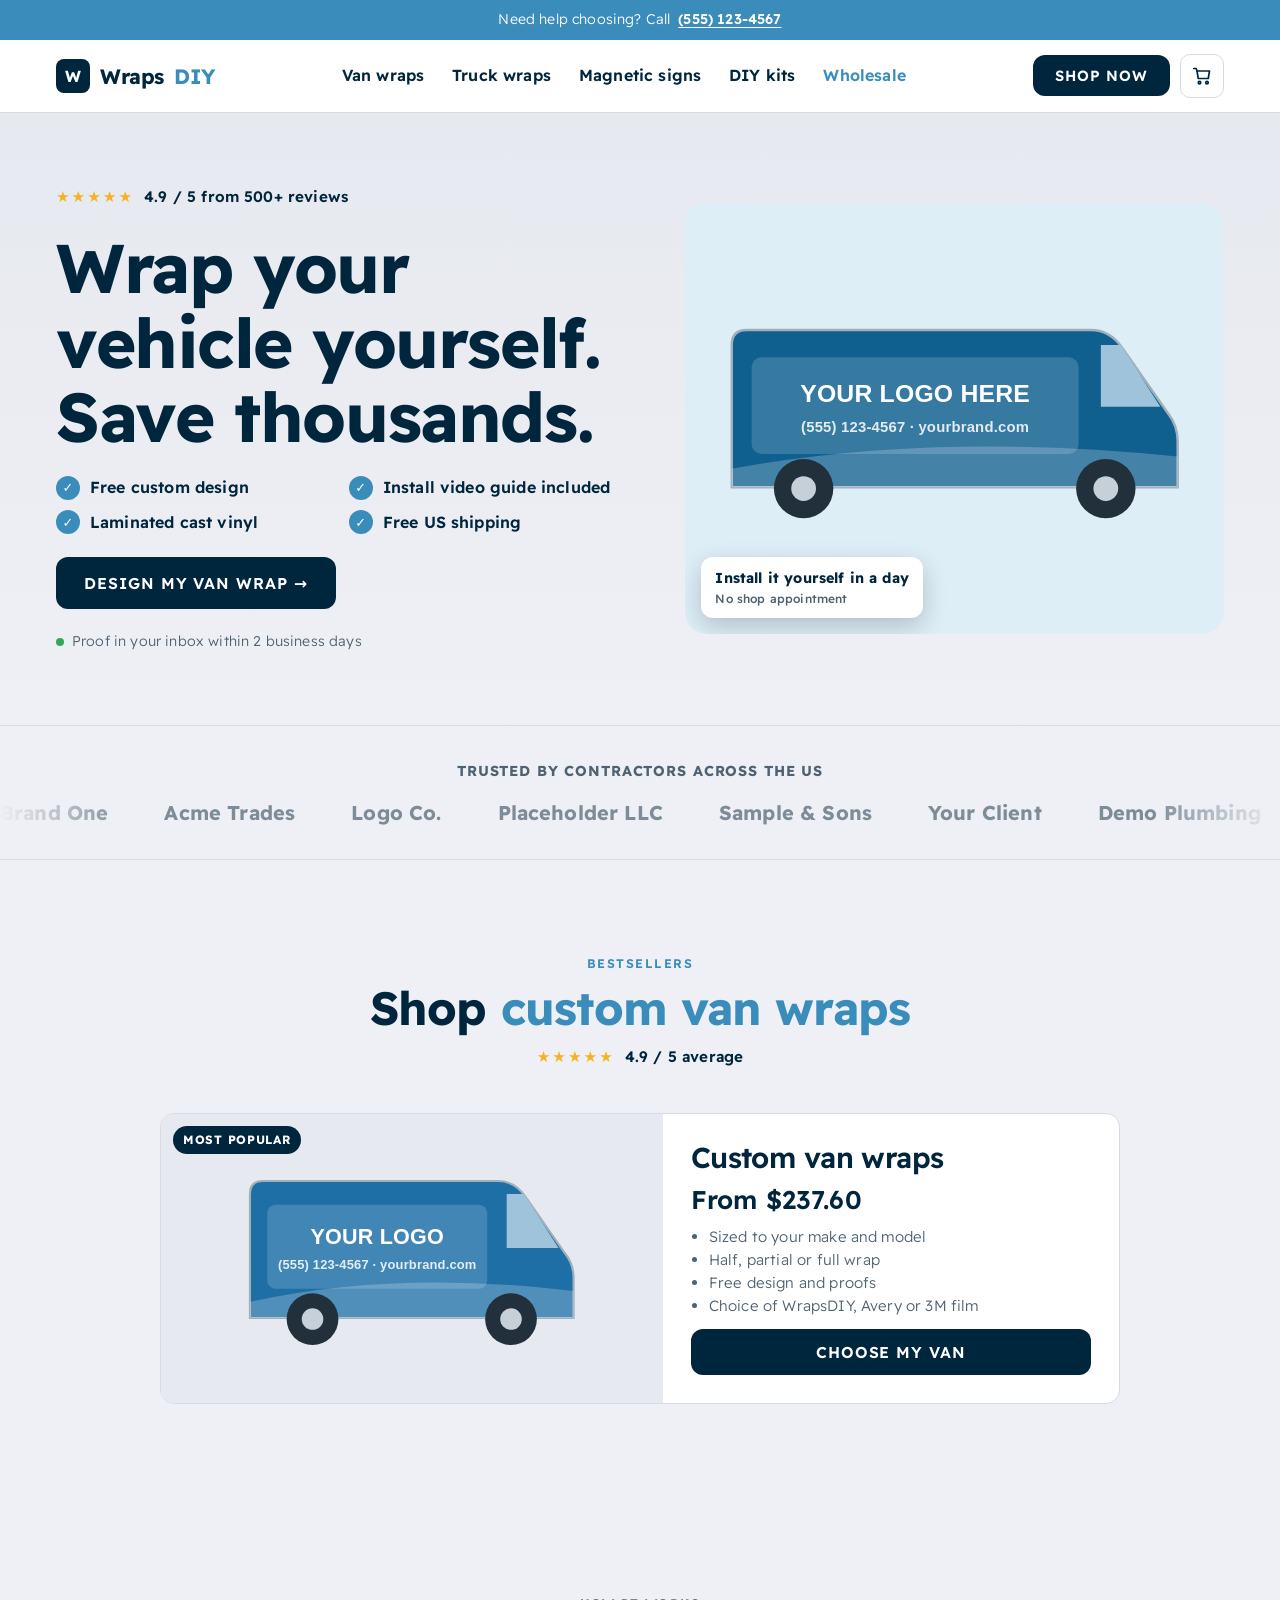
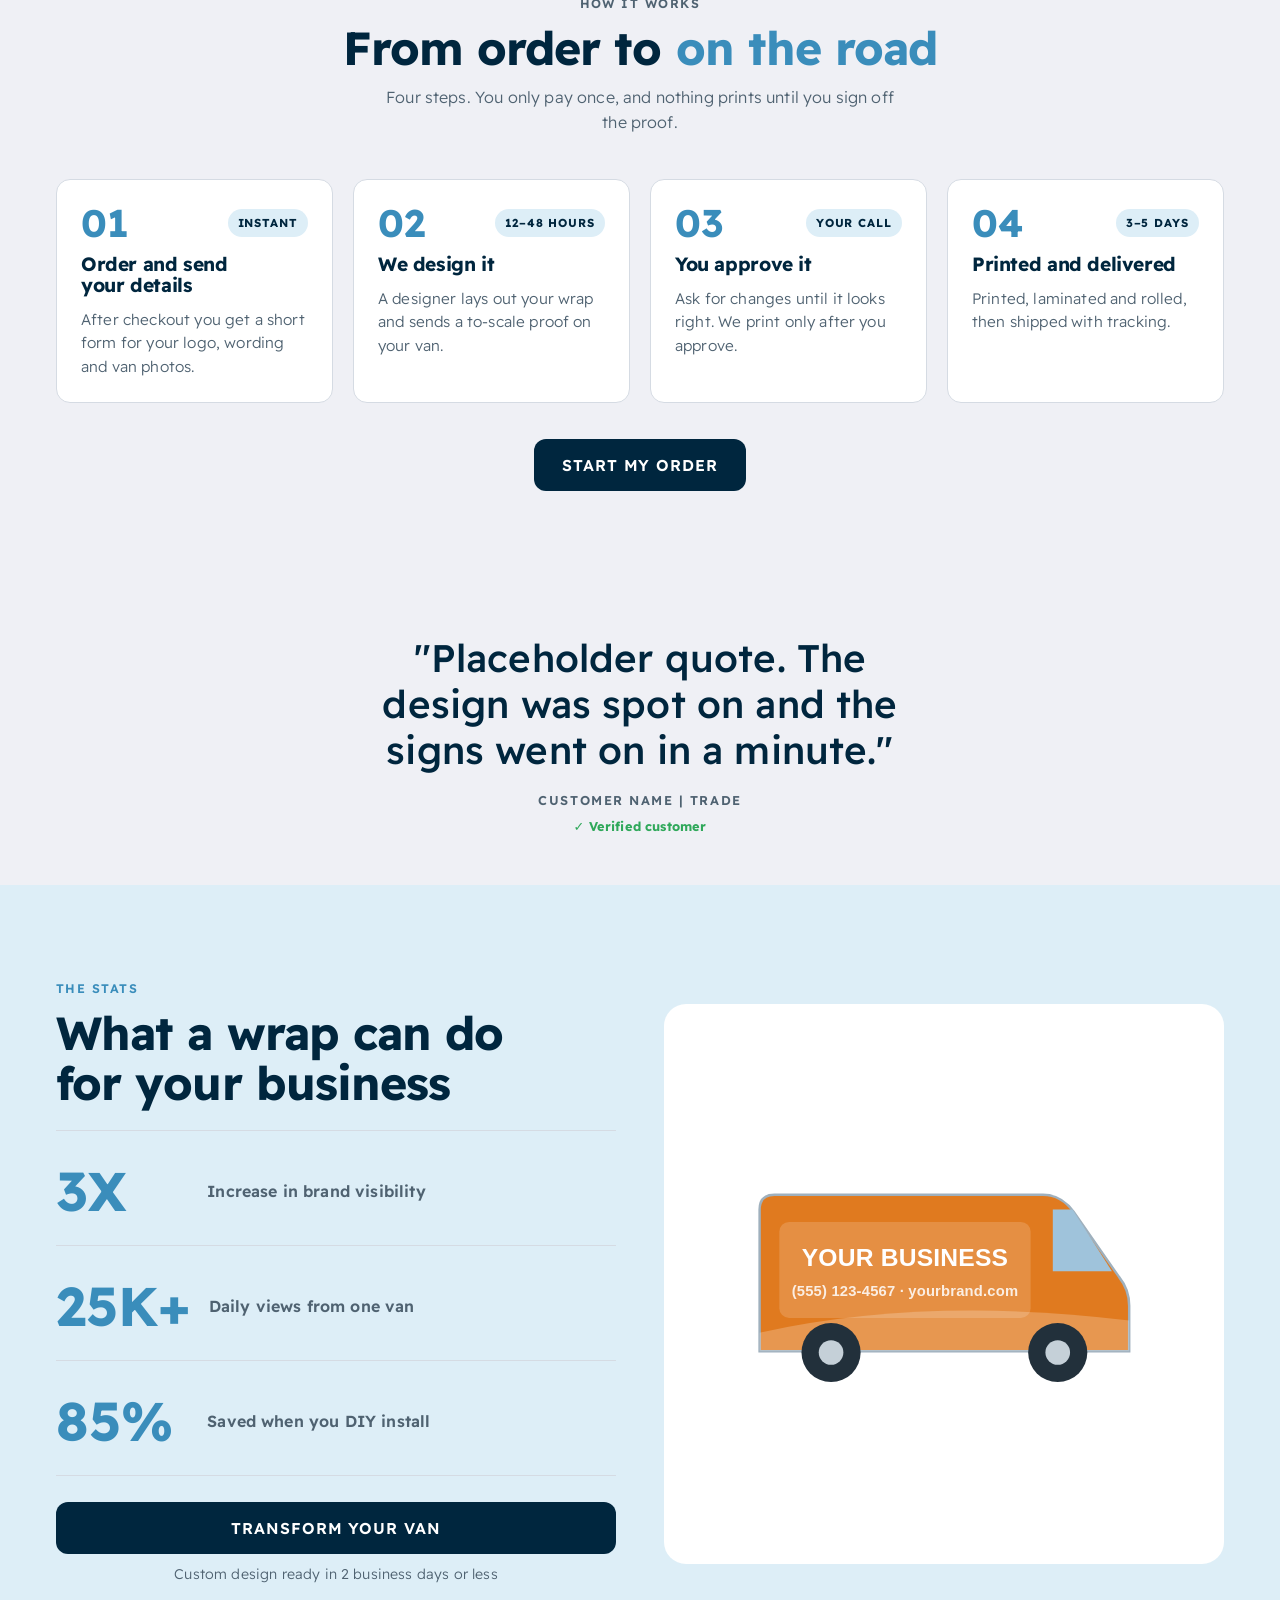
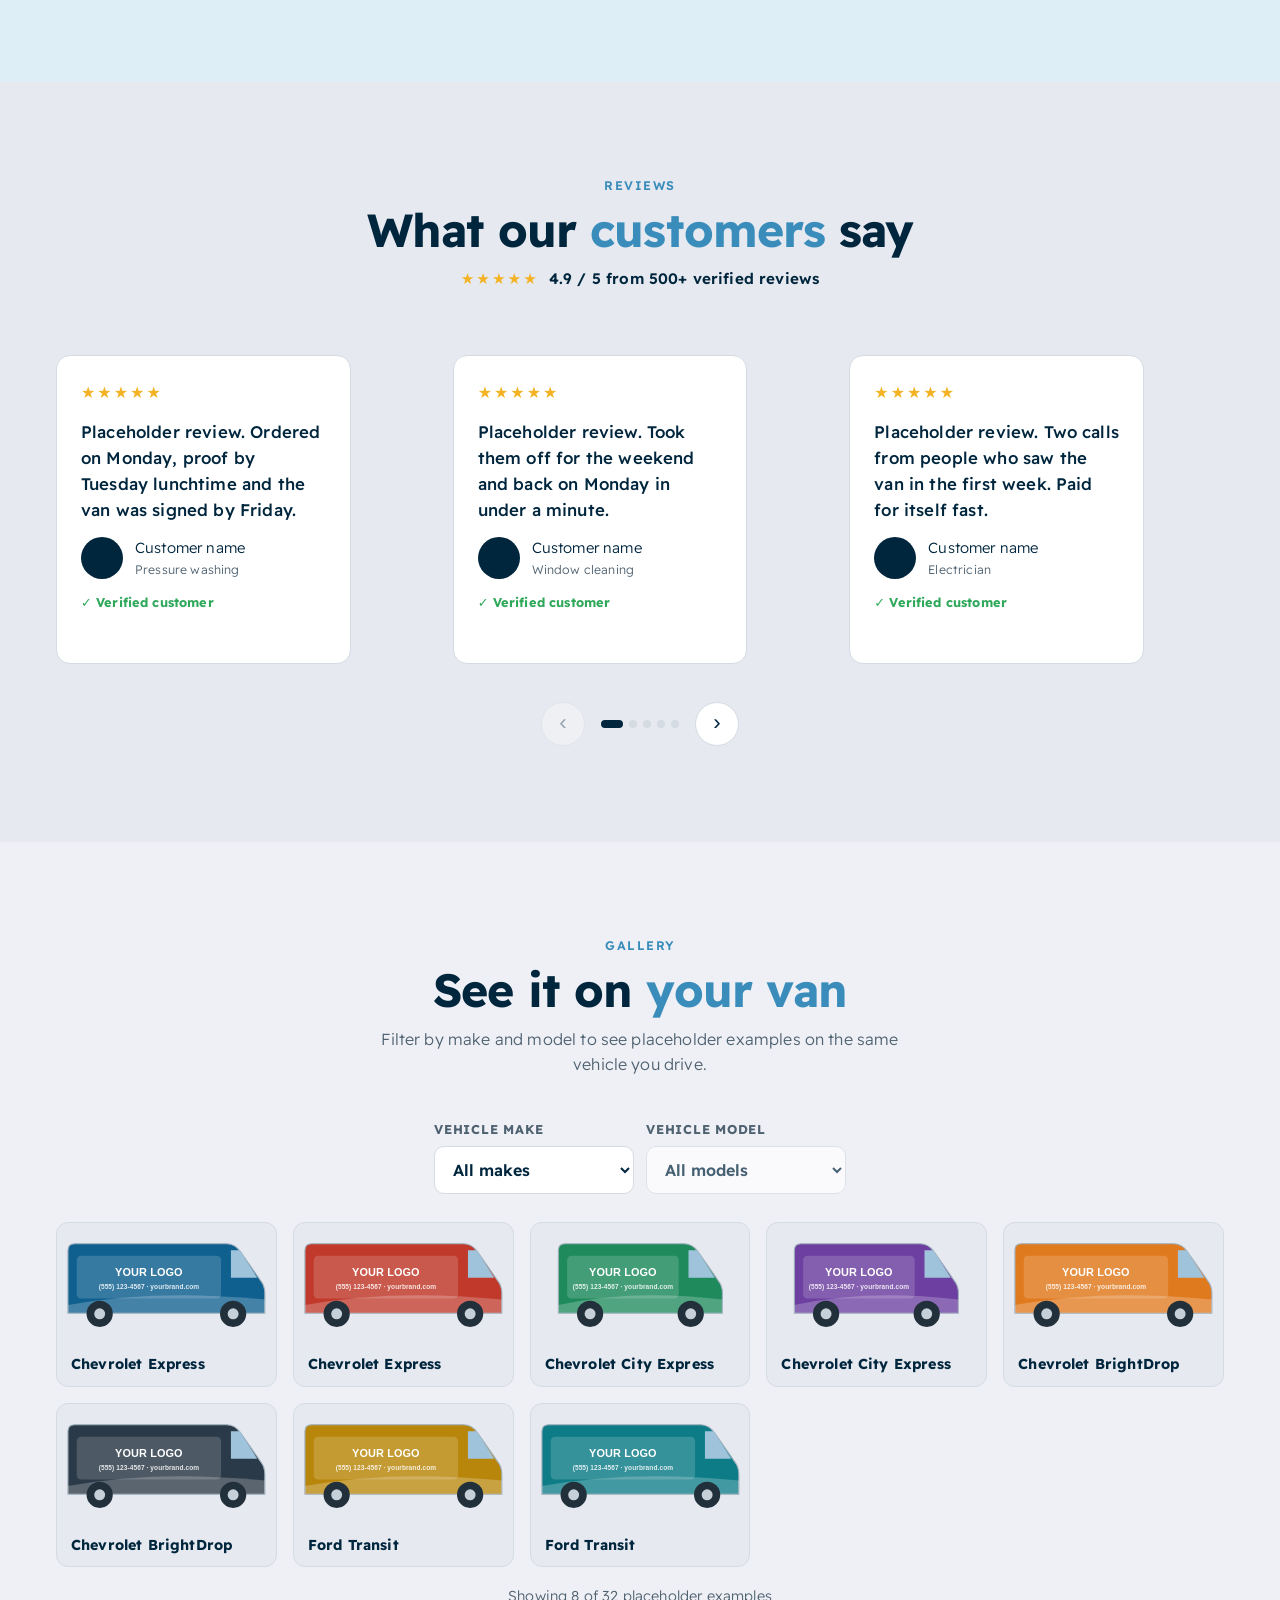
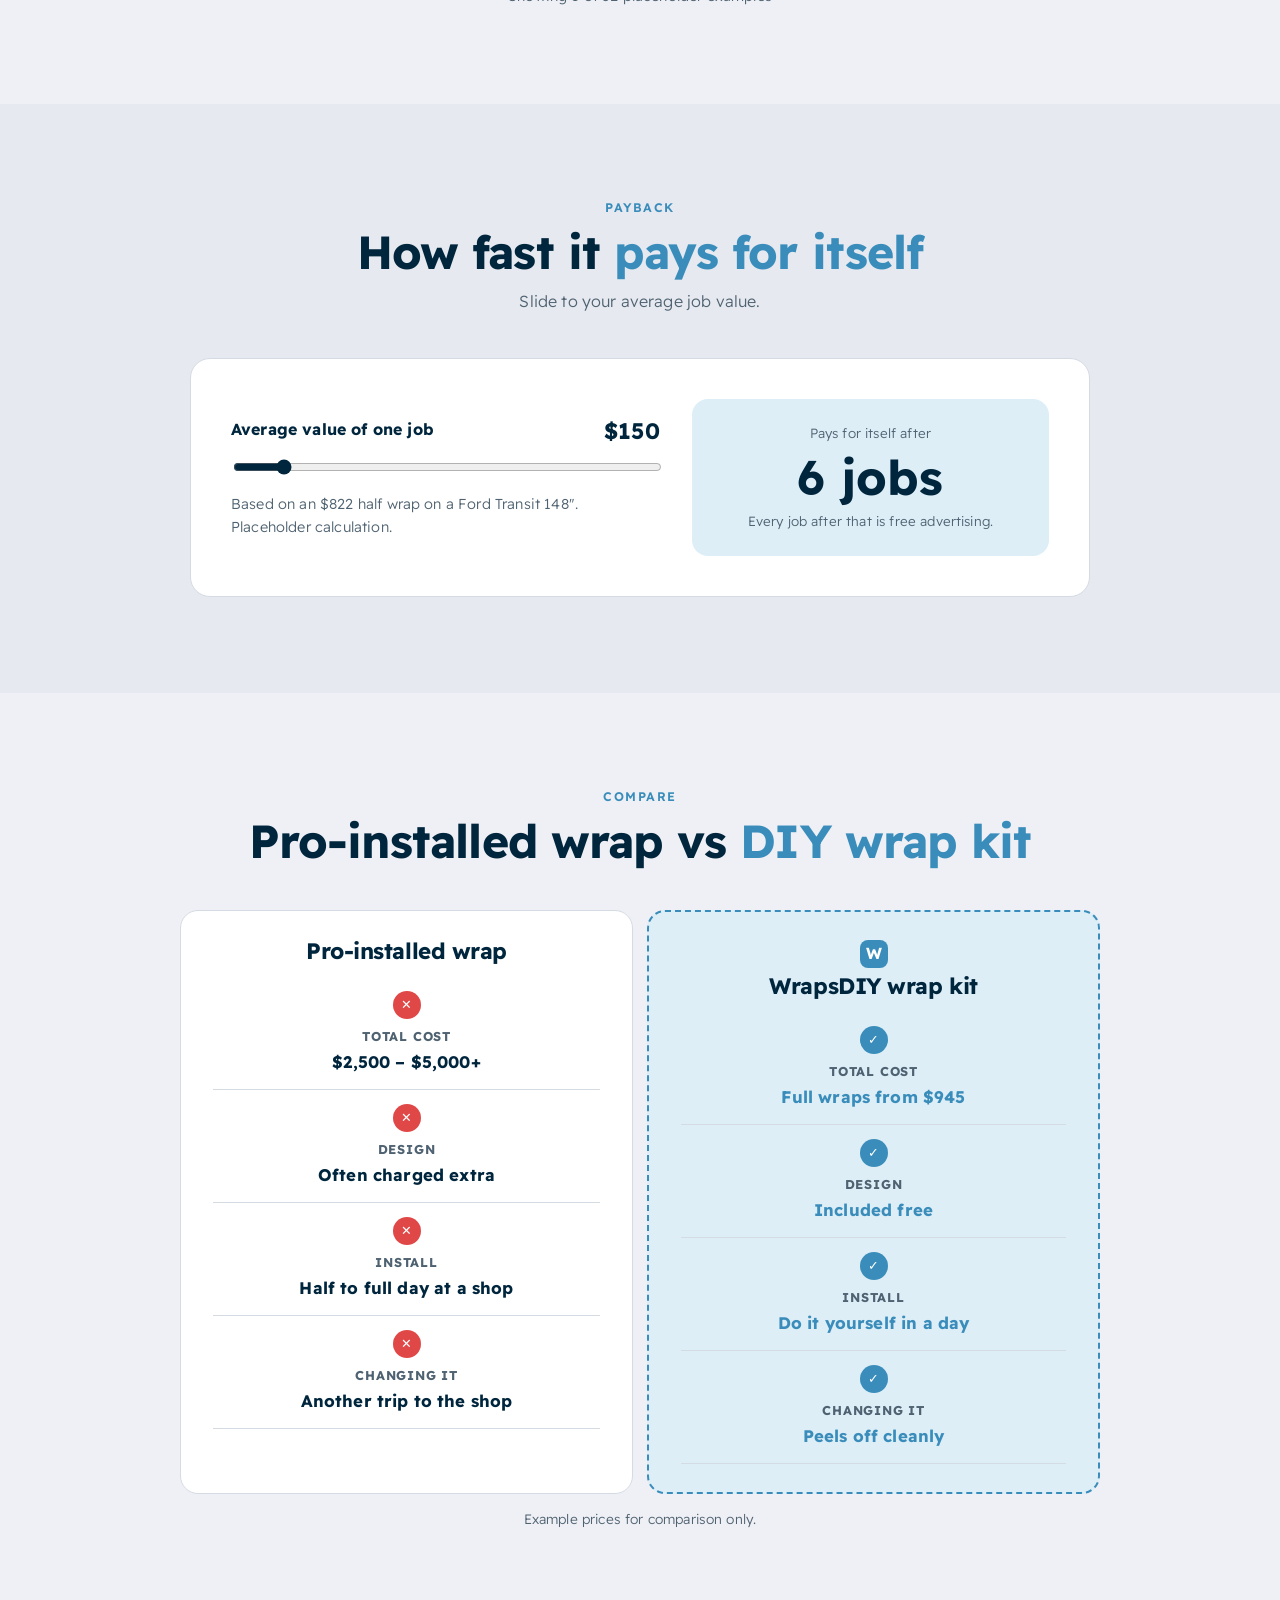
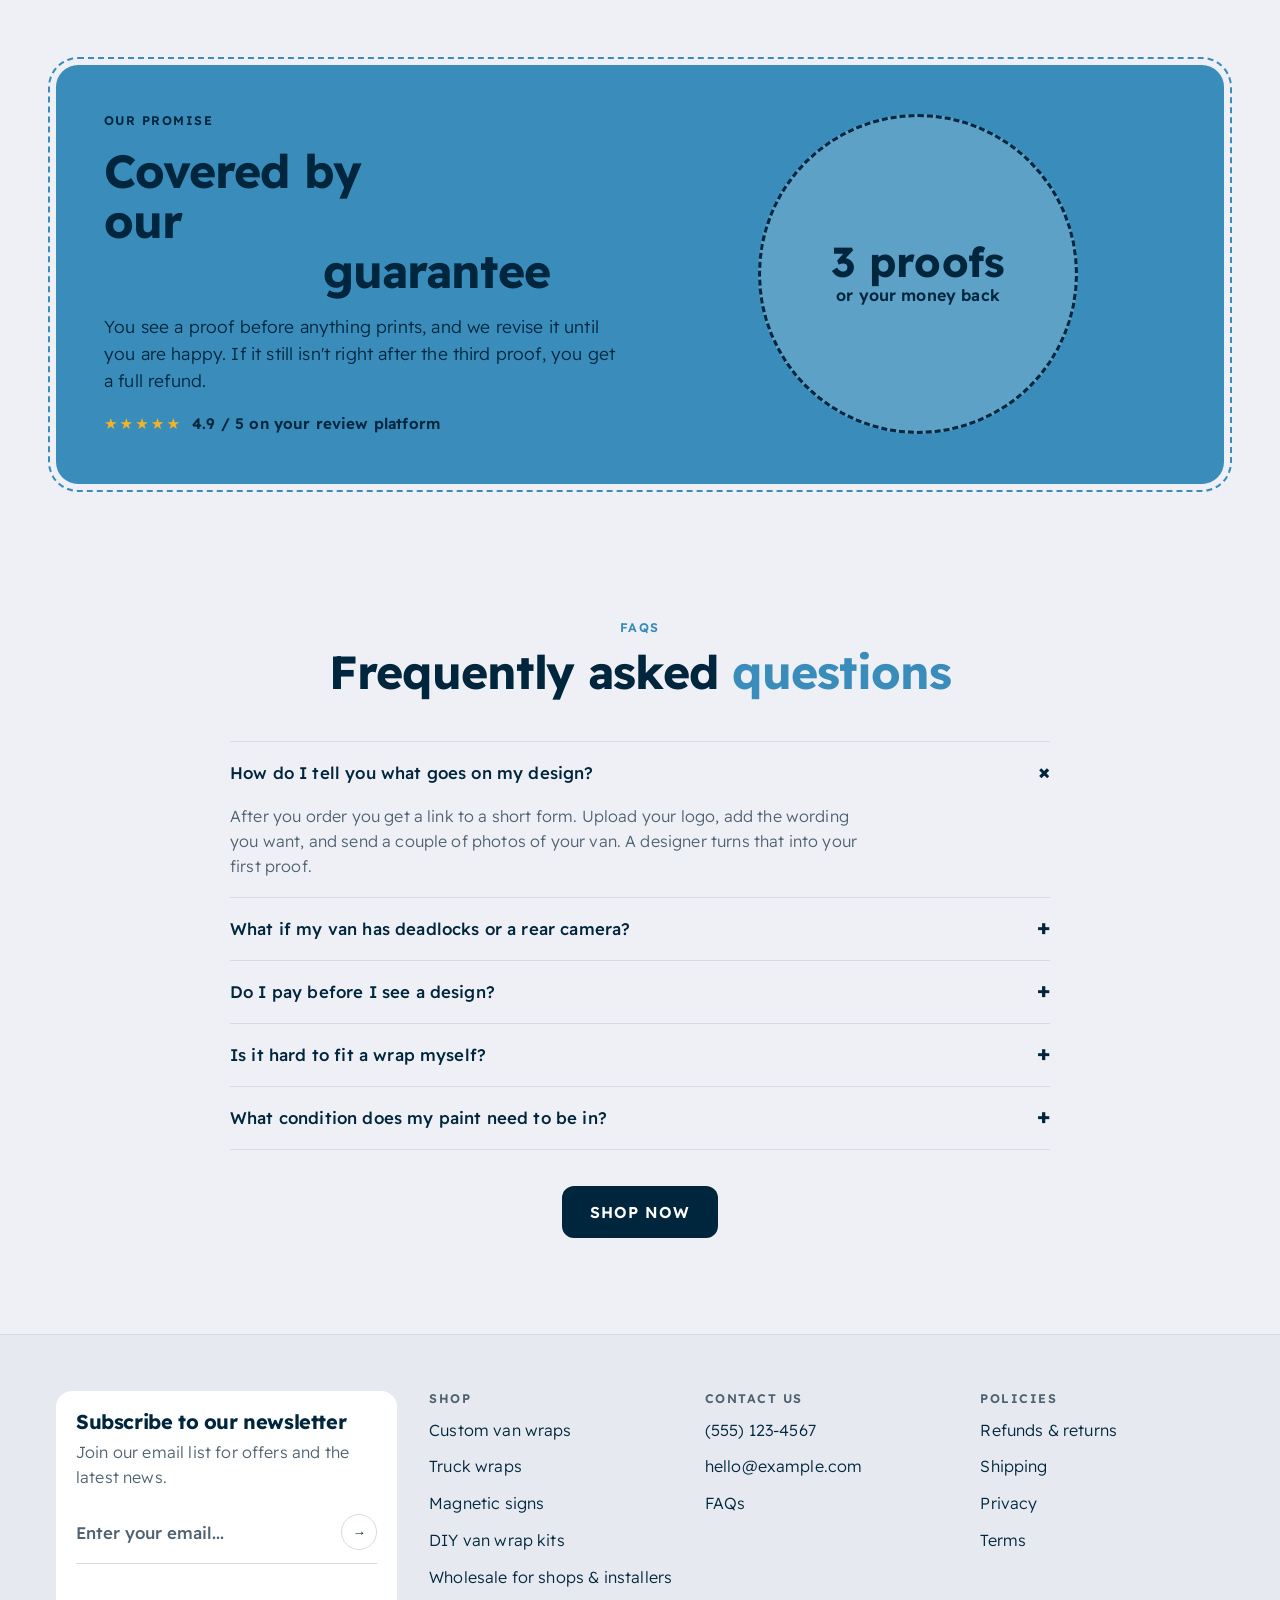
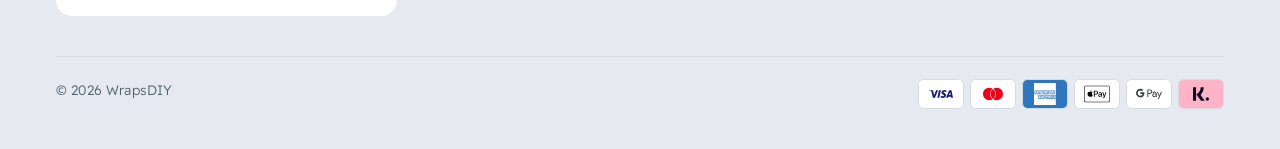
==== commit cbcd6276: "Add truck wraps, magnetic signs and DIY kit pages; site-wide nav; fix canonicals and sitemap to wrap" ====
--- a/index.html
+++ b/index.html
@@ -4,7 +4,7 @@
 <meta charset="utf-8">
 <meta name="viewport" content="width=device-width, initial-scale=1, viewport-fit=cover">
 <title>WrapsDIY | DIY Van Wrap Kits, Printed to Order</title>
-<link rel="canonical" href="https://neon-kangaroo-f2364e.netlify.app/">
+<link rel="canonical" href="https://wrapsdiy.com/">
 <meta name="description" content="Custom van wrap kits you install yourself. Full, half and partial wraps for US cargo vans at $4.95 per sq ft, with free design and a proof before we print.">
 <meta property="og:type" content="website">
 <meta property="og:site_name" content="WrapsDIY">
@@ -33,10 +33,10 @@
   <div class="wrap">
     <a class="logo" href="./"><span class="logo-mark">W</span>Wraps<span class="logo-diy">DIY</span></a>
     <ul>
-      <li><a href="products/custom-van-wrap/">Custom van wraps</a></li>
-      <li><a href="#how">How it works</a></li>
-      <li><a href="#gallery">Gallery</a></li>
-      <li><a href="#faq">FAQs</a></li>
+      <li><a href="products/custom-van-wrap/">Van wraps</a></li>
+      <li><a href="products/truck-wraps/">Truck wraps</a></li>
+      <li><a href="products/magnetic-signs/">Magnetic signs</a></li>
+      <li><a href="pages/diy-van-wrap-kits/">DIY kits</a></li>
       <li><a href="pages/wholesale/" class="nav-ws">Wholesale</a></li>
     </ul>
     <div class="navr">
@@ -53,6 +53,9 @@
   <nav class="mobile-menu" id="mobileMenu" hidden>
     <div class="wrap">
       <a class="item" href="products/custom-van-wrap/">Custom van wraps <span>from $237.60</span></a>
+      <a class="item" href="products/truck-wraps/">Truck wraps <span>→</span></a>
+      <a class="item" href="products/magnetic-signs/">Magnetic signs <span>→</span></a>
+      <a class="item" href="pages/diy-van-wrap-kits/">DIY wrap kits <span>→</span></a>
       <a class="item" href="#how">How it works <span>→</span></a>
       <a class="item" href="#reviews">Reviews <span>→</span></a>
       <a class="item" href="#gallery">Gallery <span>→</span></a>
@@ -285,7 +288,7 @@
         <form class="news" id="news"><input id="email" aria-label="Email address" type="email" placeholder="Enter your email..." required><button class="nbtn" type="submit" aria-label="Subscribe">→</button></form>
         <p class="news-msg" id="newsMsg" aria-live="polite"></p>
       </div>
-      <div><h4>Shop</h4><ul><li><a href="products/custom-van-wrap/">Custom van wraps</a></li><li><a href="pages/wholesale/">Wholesale for shops &amp; installers</a></li></ul></div>
+      <div><h4>Shop</h4><ul><li><a href="products/custom-van-wrap/">Custom van wraps</a></li><li><a href="products/truck-wraps/">Truck wraps</a></li><li><a href="products/magnetic-signs/">Magnetic signs</a></li><li><a href="pages/diy-van-wrap-kits/">DIY van wrap kits</a></li><li><a href="pages/wholesale/">Wholesale for shops &amp; installers</a></li></ul></div>
       <div><h4>Contact us</h4><ul><li>(555) 123-4567</li><li>hello@example.com</li><li><a href="#faq">FAQs</a></li></ul></div>
       <div><h4>Policies</h4><ul><li><a href="#top">Refunds & returns</a></li><li><a href="#top">Shipping</a></li><li><a href="#top">Privacy</a></li><li><a href="#top">Terms</a></li></ul></div>
     </div>
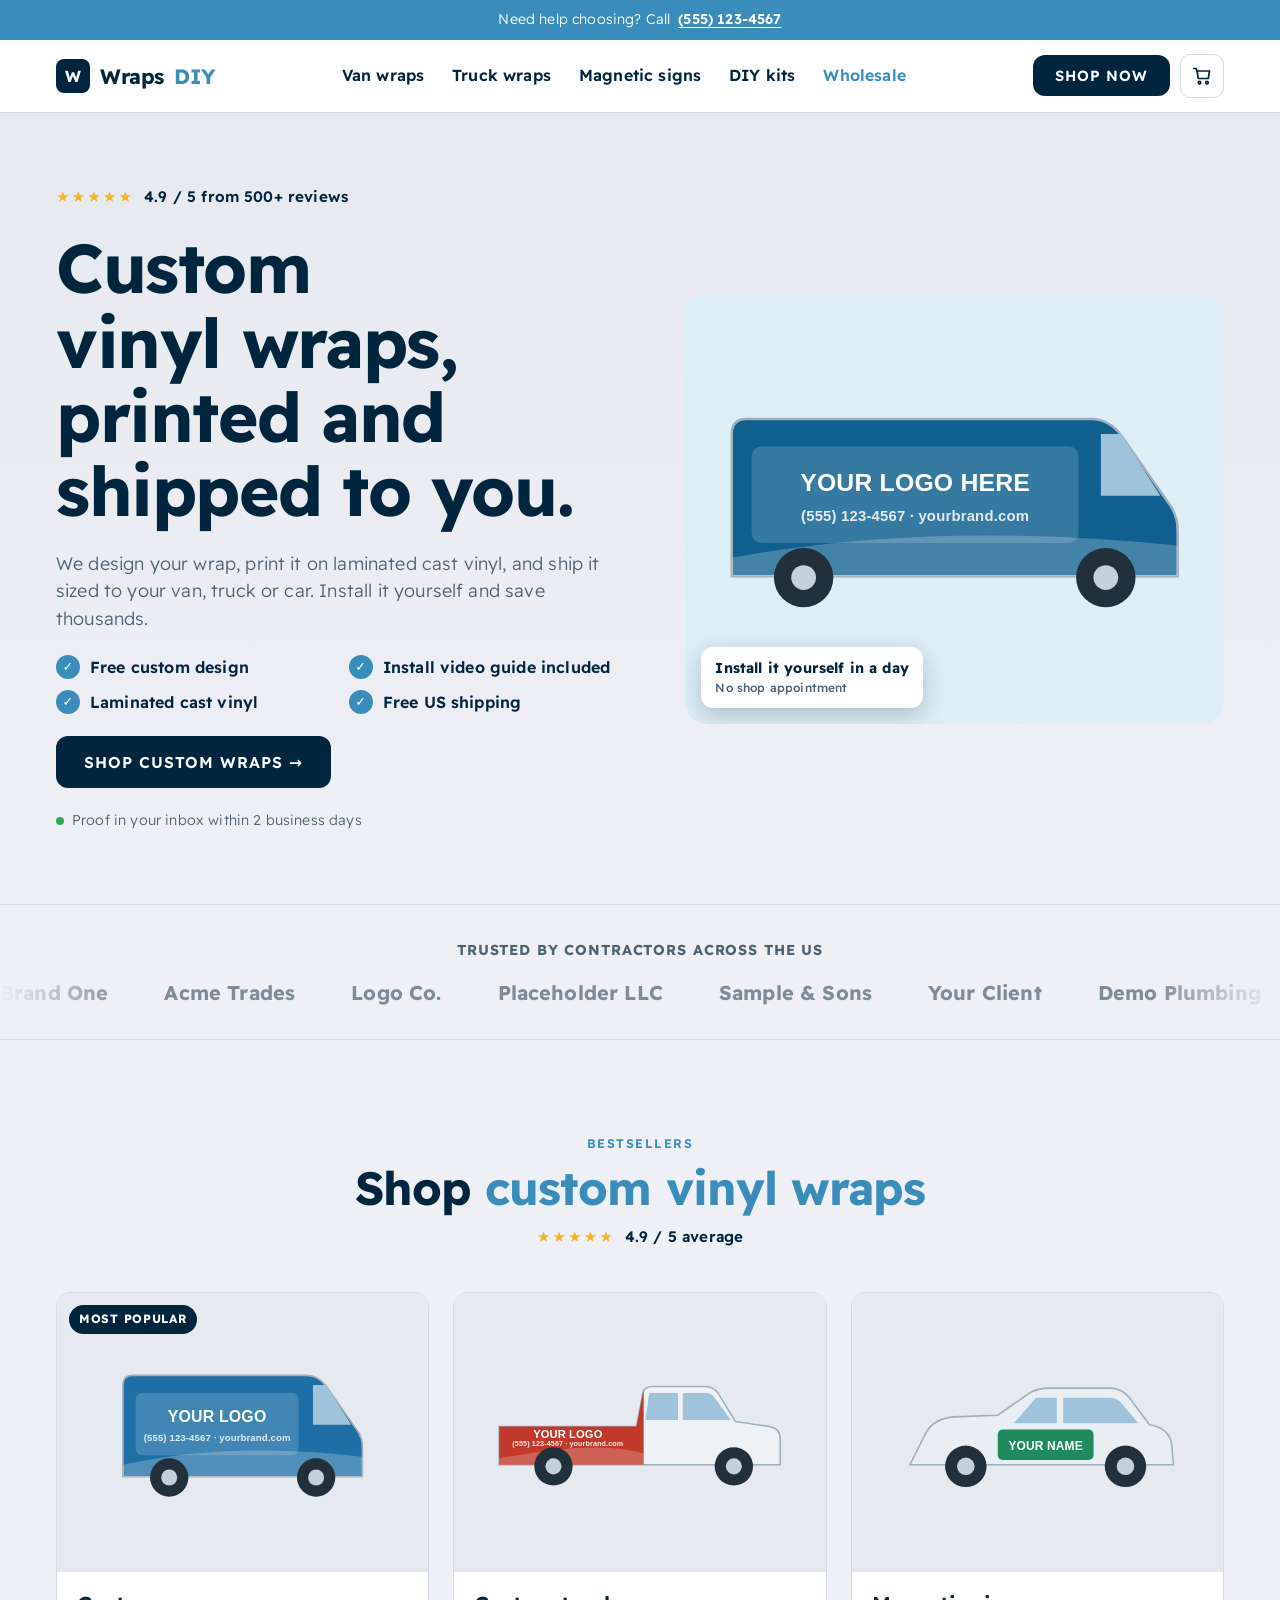
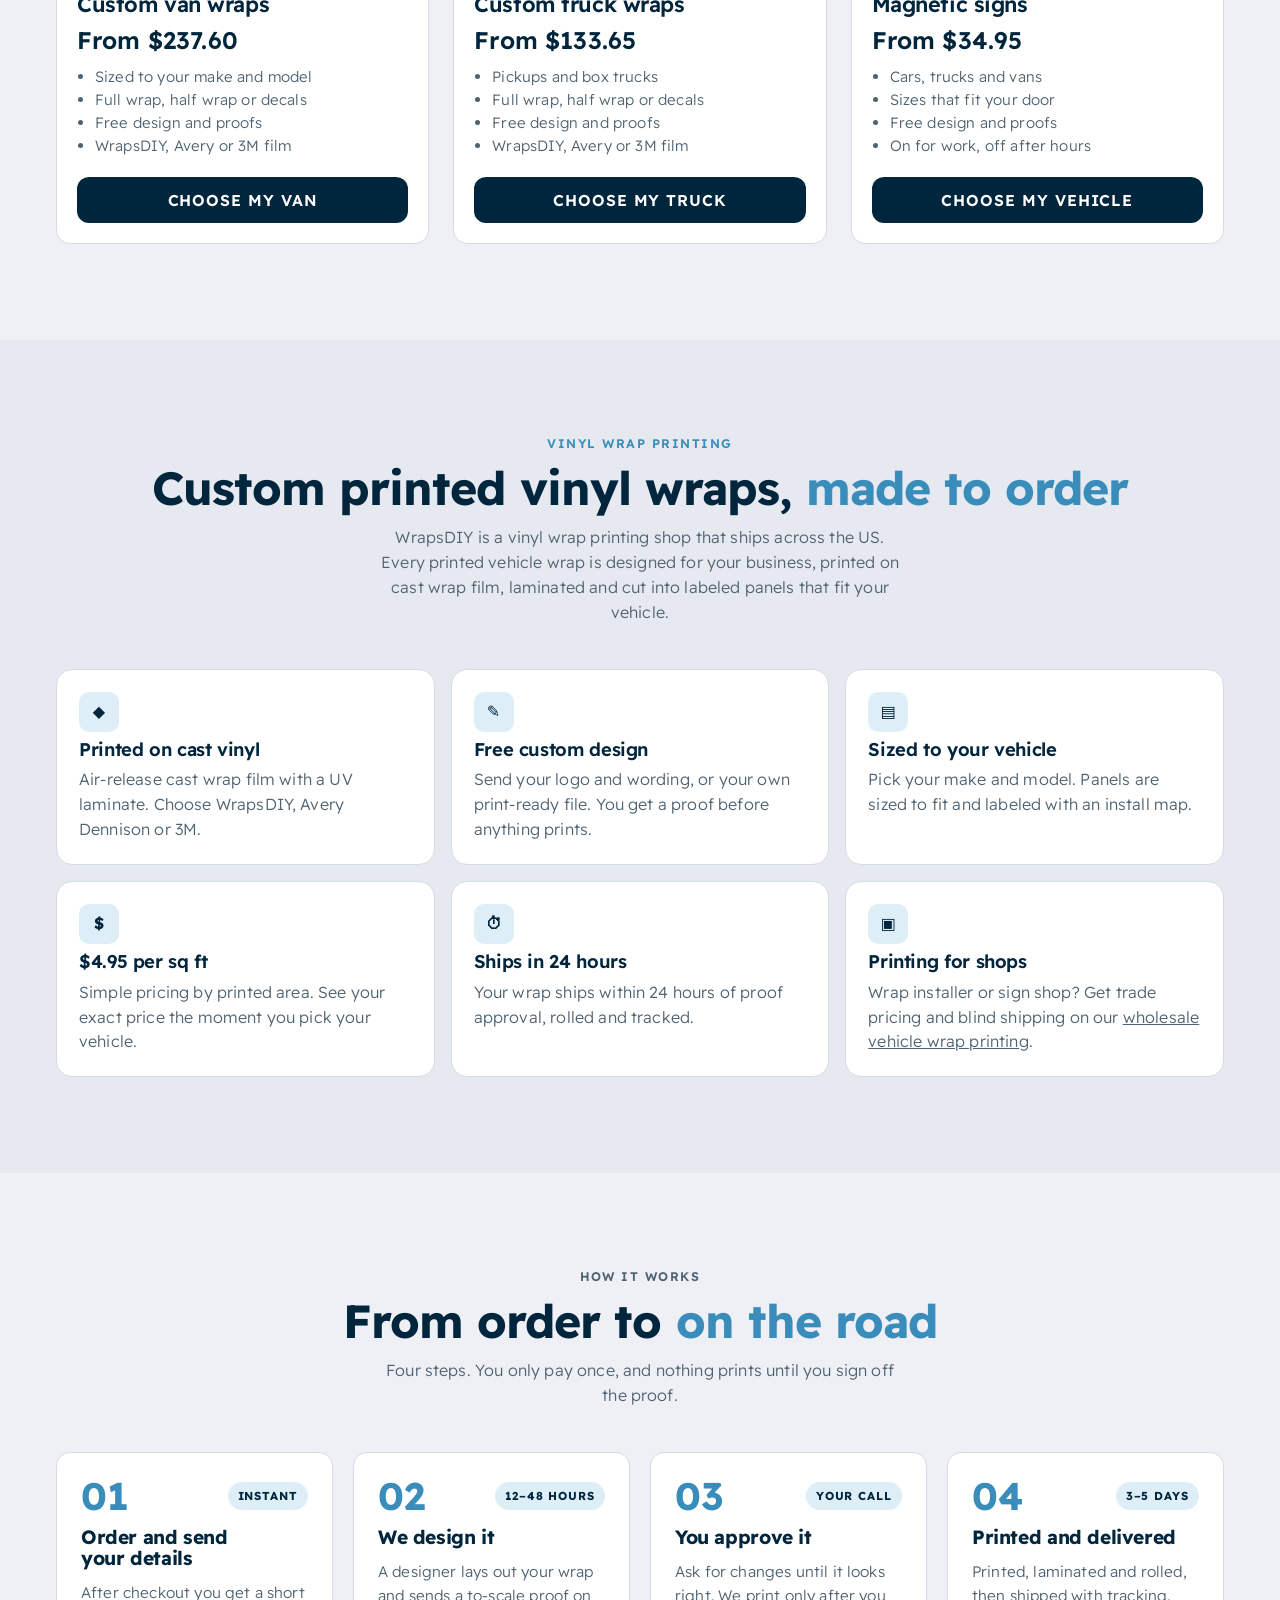
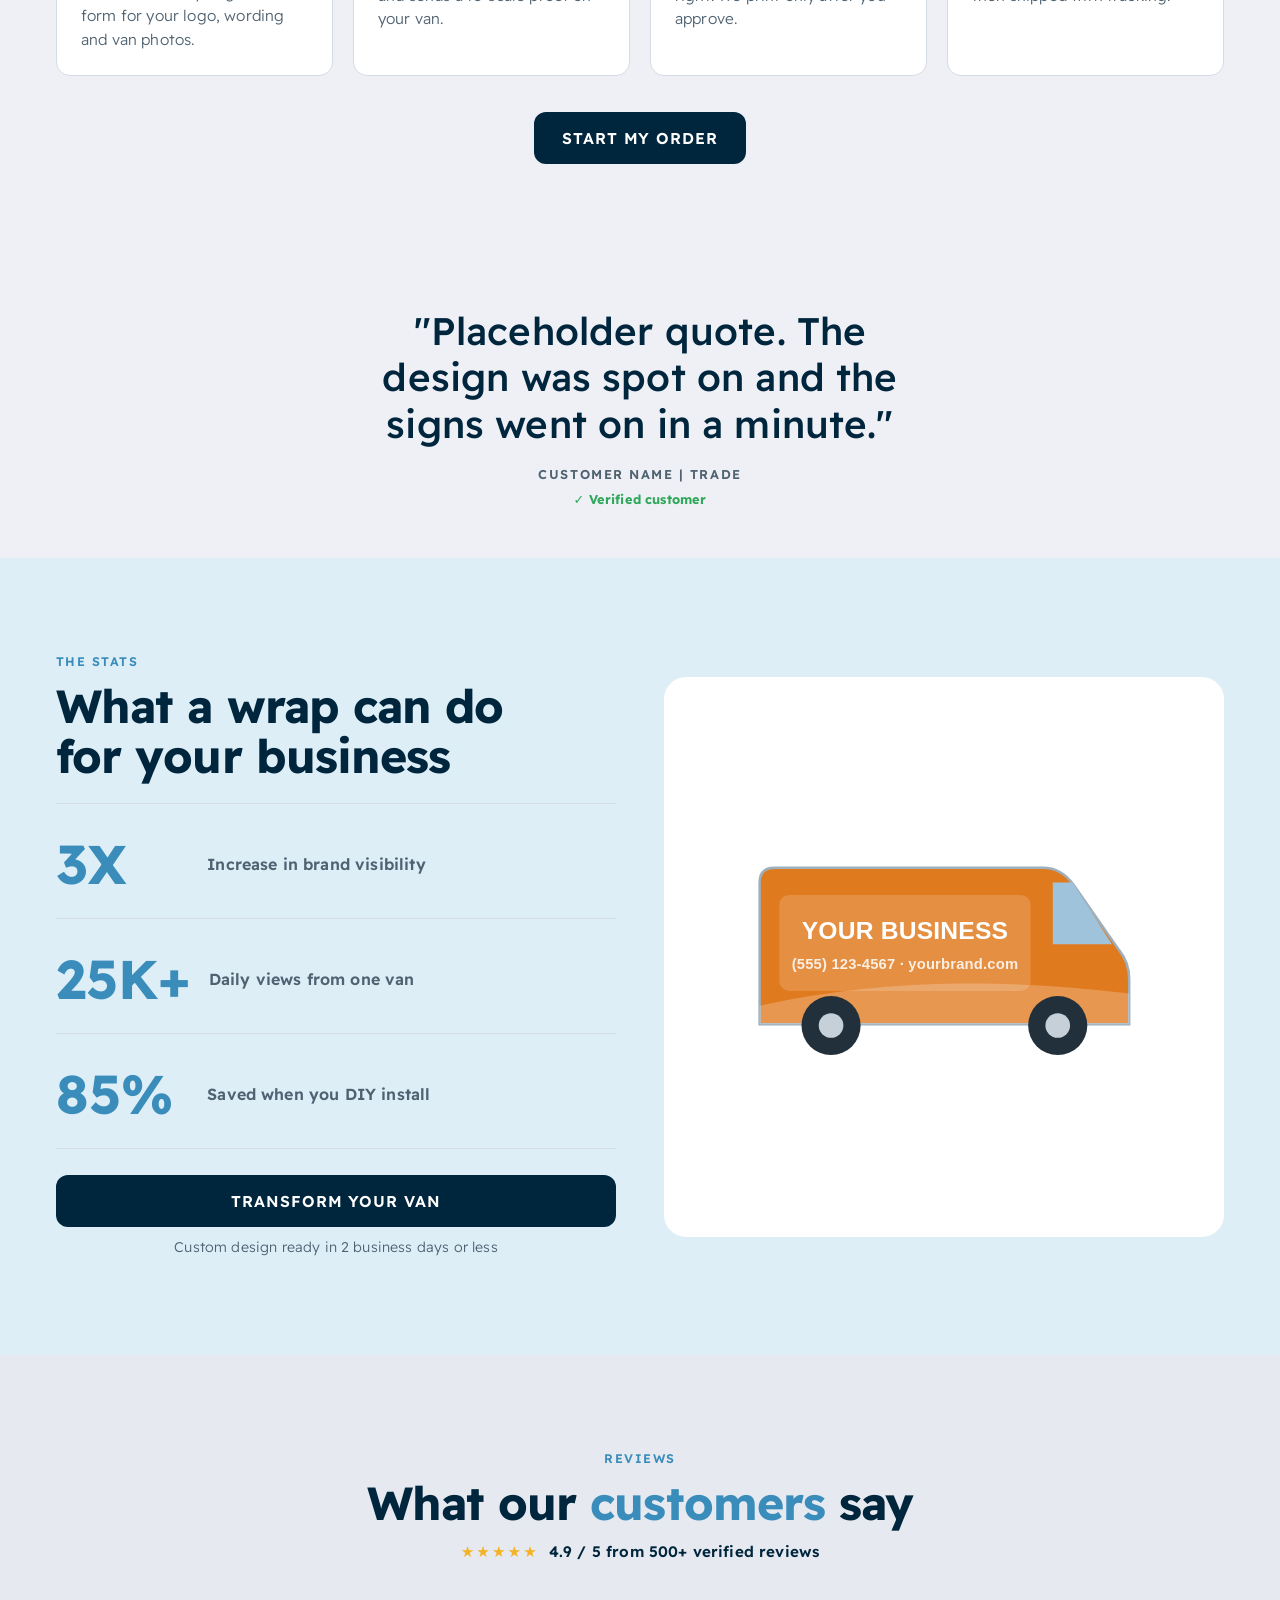
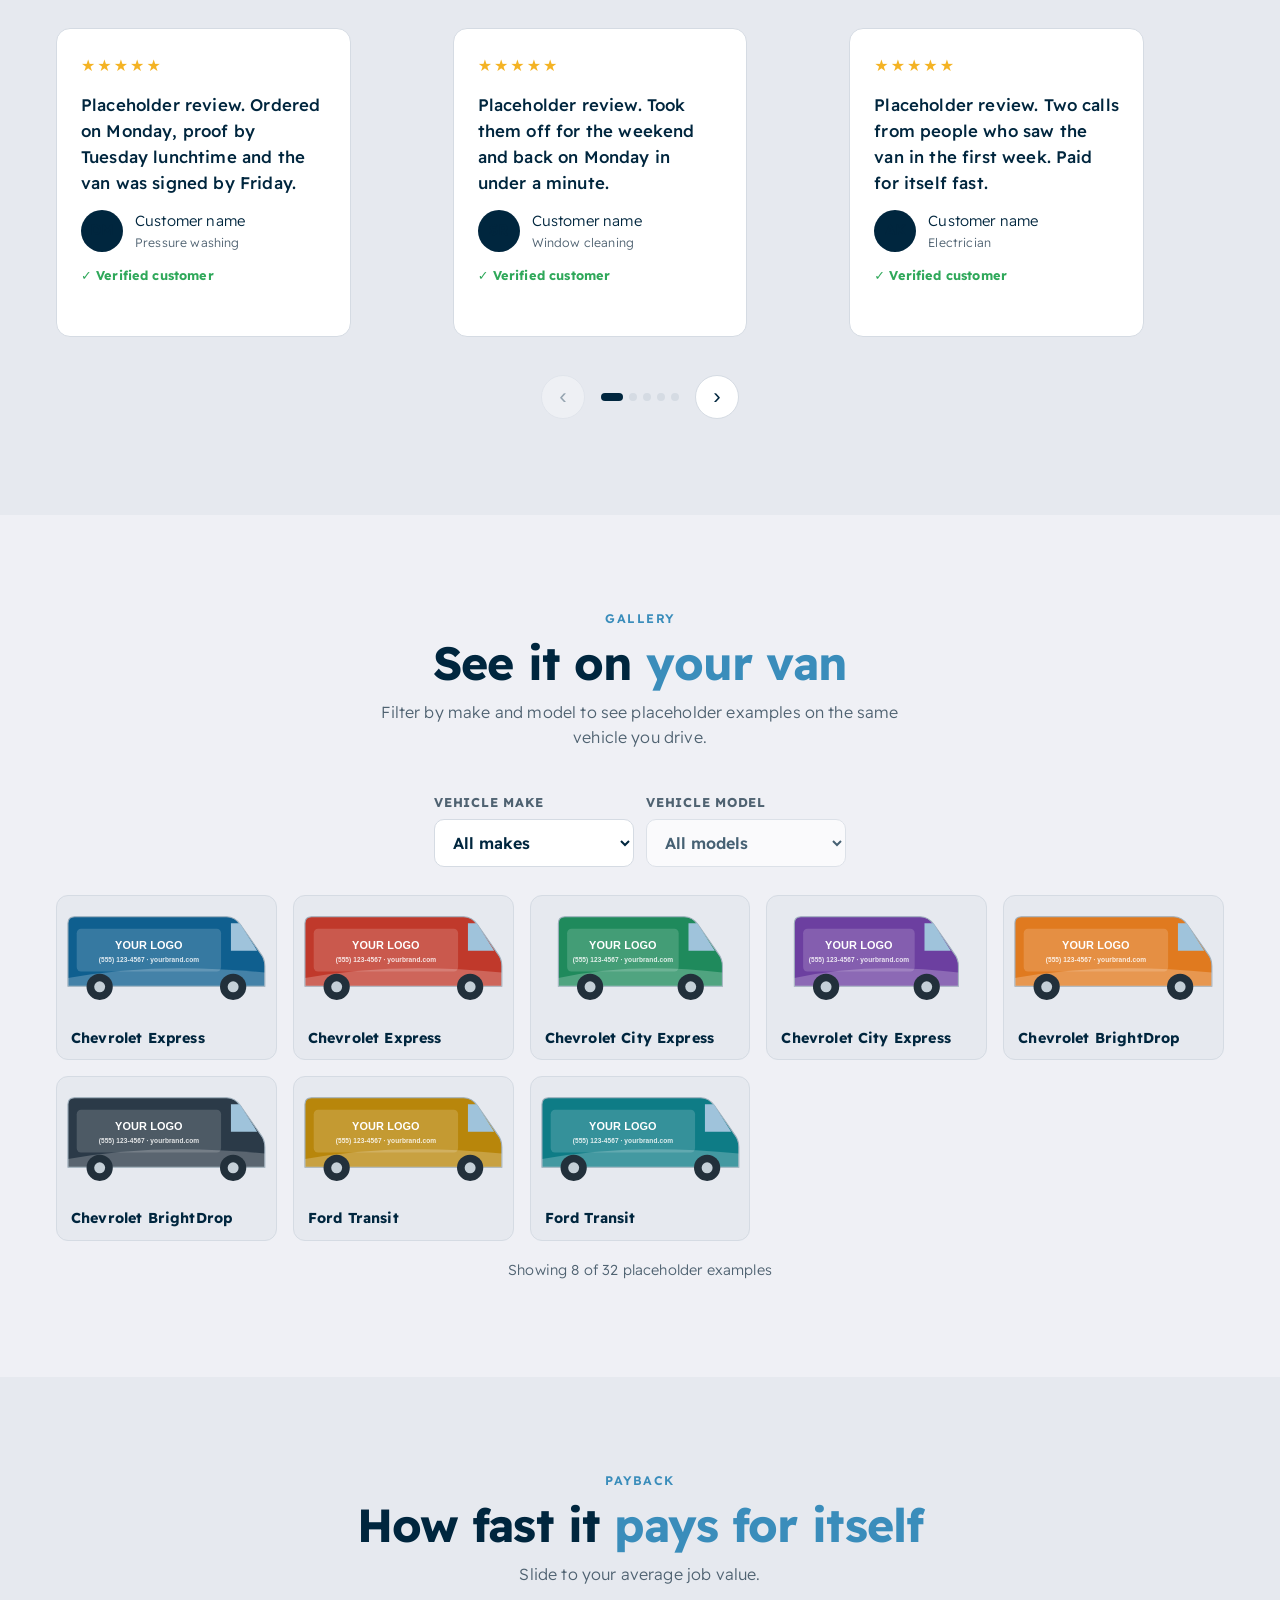
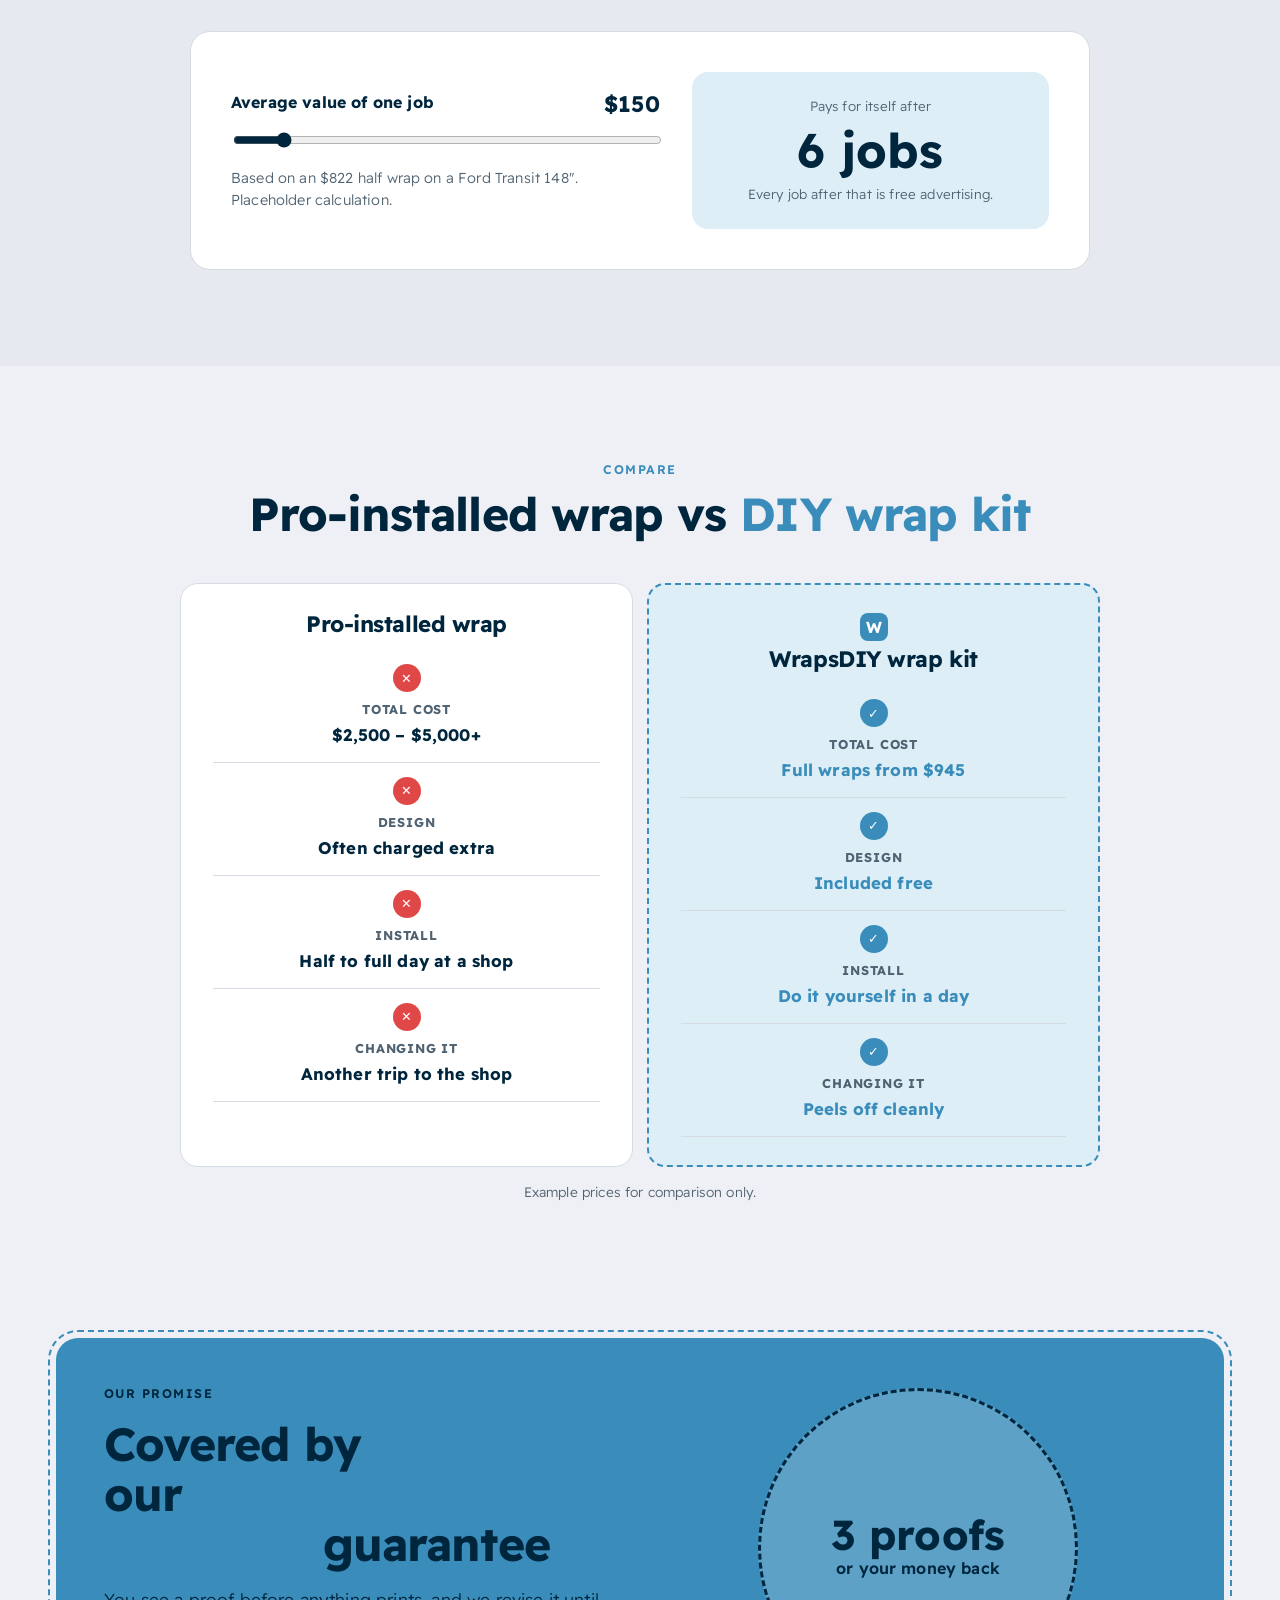
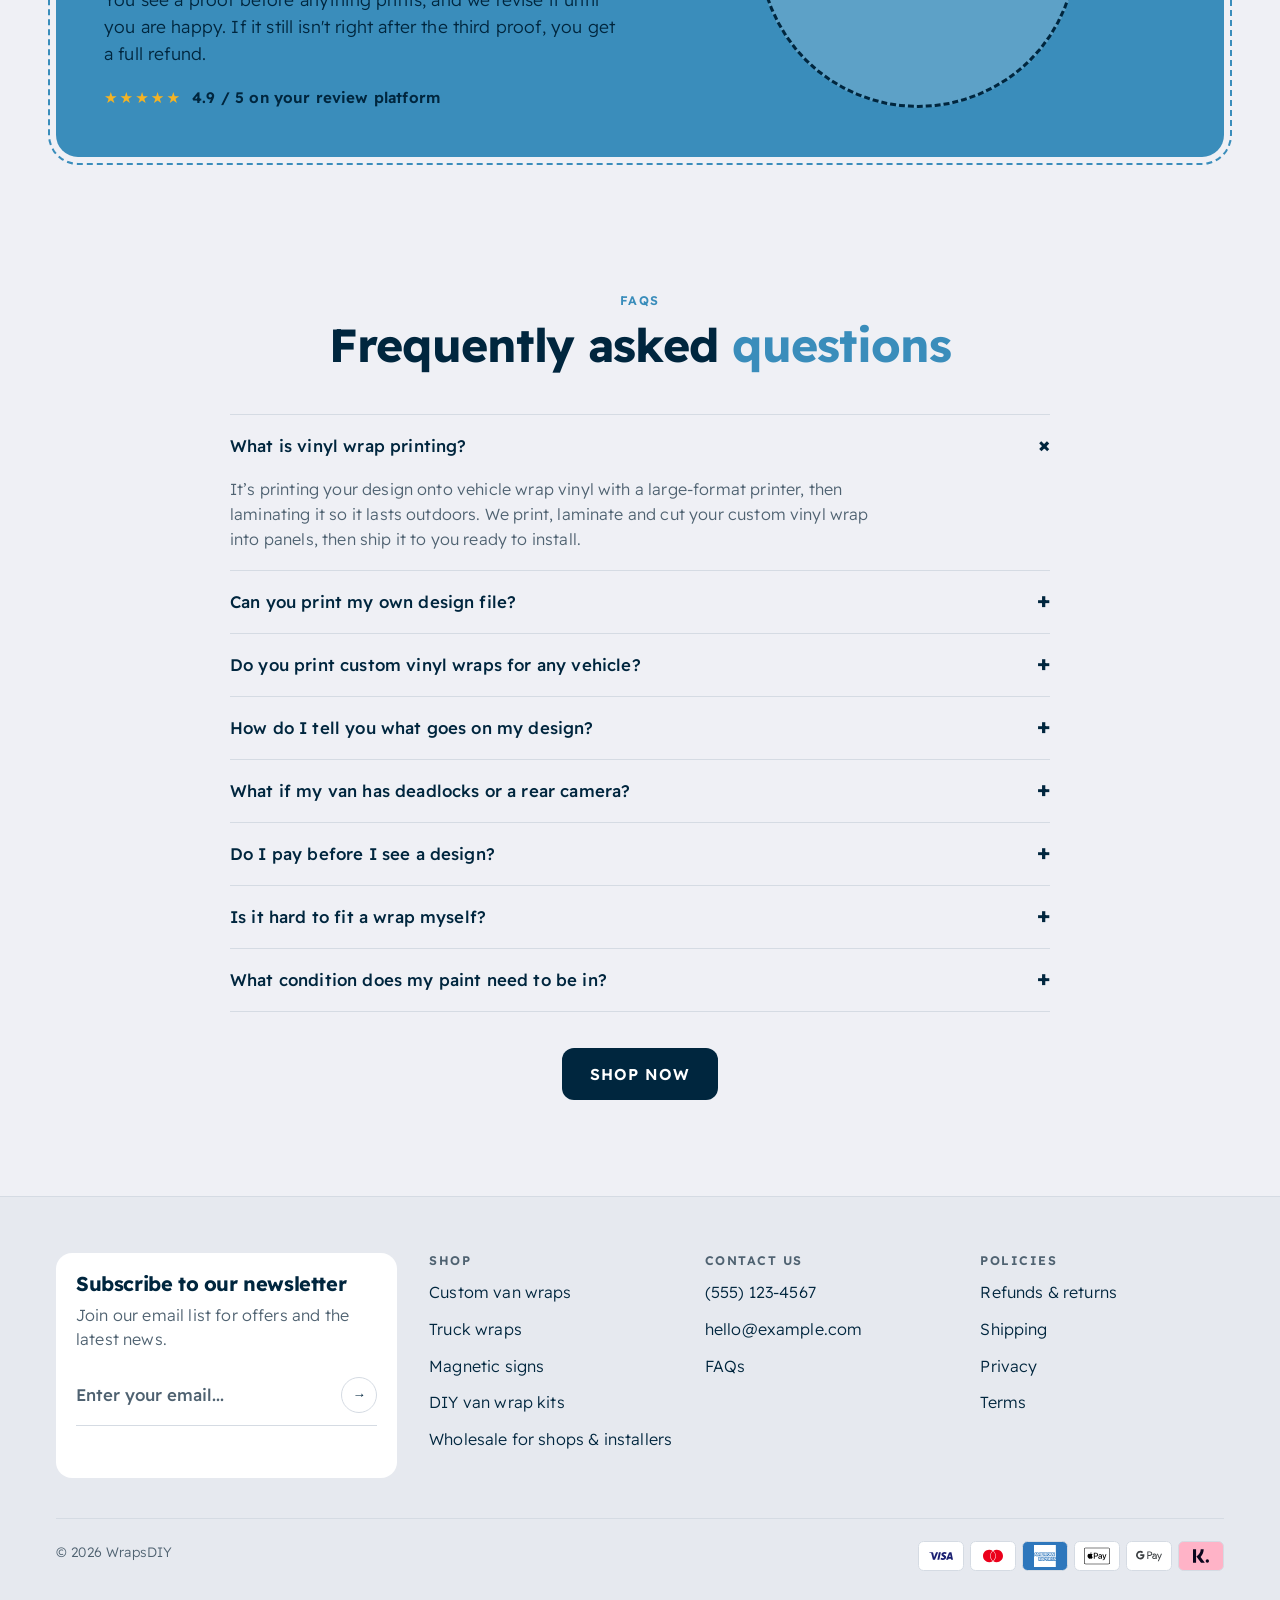
==== commit cabc09c7: "Retarget homepage to custom vinyl wraps and vinyl wrap printing New title, meta, H1 and intro; three" ====
--- a/index.html
+++ b/index.html
@@ -3,13 +3,13 @@
 <head>
 <meta charset="utf-8">
 <meta name="viewport" content="width=device-width, initial-scale=1, viewport-fit=cover">
-<title>WrapsDIY | DIY Van Wrap Kits, Printed to Order</title>
+<title>Custom Vinyl Wraps &amp; Vinyl Wrap Printing | WrapsDIY</title>
 <link rel="canonical" href="https://wrapsdiy.com/">
-<meta name="description" content="Custom van wrap kits you install yourself. Full, half and partial wraps for US cargo vans at $4.95 per sq ft, with free design and a proof before we print.">
+<meta name="description" content="Custom printed vinyl wraps for vans, trucks and cars. We design, print and laminate your wrap, then ship it ready to install. Free design, $4.95/sq ft.">
 <meta property="og:type" content="website">
 <meta property="og:site_name" content="WrapsDIY">
-<meta property="og:title" content="WrapsDIY | DIY Van Wrap Kits, Printed to Order">
-<meta property="og:description" content="Custom van wrap kits you install yourself. Full, half and partial wraps for US cargo vans at $4.95 per sq ft, with free design and a proof before we print.">
+<meta property="og:title" content="Custom Vinyl Wraps &amp; Vinyl Wrap Printing | WrapsDIY">
+<meta property="og:description" content="Custom printed vinyl wraps for vans, trucks and cars. We design, print and laminate your wrap, then ship it ready to install. Free design, $4.95/sq ft.">
 <meta name="twitter:card" content="summary_large_image">
 <link rel="preconnect" href="https://fonts.googleapis.com">
 <link rel="preconnect" href="https://fonts.gstatic.com" crossorigin>
@@ -20,9 +20,82 @@
   "@context": "https://schema.org",
   "@type": "Organization",
   "name": "WrapsDIY",
-  "description": "DIY van wrap kits printed to order for US cargo vans.",
+  "description": "Custom printed vinyl wraps and vehicle wrap printing for vans, trucks and cars, shipped ready to install.",
+  "url": "https://wrapsdiy.com/",
   "telephone": "(555) 123-4567",
   "email": "hello@example.com"
+}
+</script>
+<script type="application/ld+json">
+{
+ "@context": "https://schema.org",
+ "@type": "FAQPage",
+ "mainEntity": [
+  {
+   "@type": "Question",
+   "name": "What is vinyl wrap printing?",
+   "acceptedAnswer": {
+    "@type": "Answer",
+    "text": "It\u2019s printing your design onto vehicle wrap vinyl with a large-format printer, then laminating it so it lasts outdoors. We print, laminate and cut your custom vinyl wrap into panels, then ship it to you ready to install."
+   }
+  },
+  {
+   "@type": "Question",
+   "name": "Can you print my own design file?",
+   "acceptedAnswer": {
+    "@type": "Answer",
+    "text": "Yes. Upload a print-ready file after checkout and we\u2019ll check it and send a proof. No design yet? Our designers make one for free."
+   }
+  },
+  {
+   "@type": "Question",
+   "name": "Do you print custom vinyl wraps for any vehicle?",
+   "acceptedAnswer": {
+    "@type": "Answer",
+    "text": "We size wraps for cargo vans, pickups and box trucks. For cars, trailers and other vehicles, call us for a quote."
+   }
+  },
+  {
+   "@type": "Question",
+   "name": "How do I tell you what goes on my design?",
+   "acceptedAnswer": {
+    "@type": "Answer",
+    "text": "After you order you get a link to a short form. Upload your logo, add the wording you want, and send a couple of photos of your van. A designer turns that into your first proof."
+   }
+  },
+  {
+   "@type": "Question",
+   "name": "What if my van has deadlocks or a rear camera?",
+   "acceptedAnswer": {
+    "@type": "Answer",
+    "text": "Positions vary by van, so we send a matching template with your order. Trim the vinyl around the lock or camera for a clean fit."
+   }
+  },
+  {
+   "@type": "Question",
+   "name": "Do I pay before I see a design?",
+   "acceptedAnswer": {
+    "@type": "Answer",
+    "text": "Yes. Each sign is made for your van, so payment starts the design. If you are not happy by the third proof, you get a full refund."
+   }
+  },
+  {
+   "@type": "Question",
+   "name": "Is it hard to fit a wrap myself?",
+   "acceptedAnswer": {
+    "@type": "Answer",
+    "text": "Each panel is labeled and printed with a little extra around the edges, so you trim it for a clean finish. The air-release vinyl lets you lift and reposition it. Most people fit a set of sides in a day with the video guide. Placeholder answer."
+   }
+  },
+  {
+   "@type": "Question",
+   "name": "What condition does my paint need to be in?",
+   "acceptedAnswer": {
+    "@type": "Answer",
+    "text": "Factory paint in good condition works best. Avoid installing over rust, flaking lacquer or fresh paint, as the vinyl can lift or pull paint when removed. Placeholder answer."
+   }
+  }
+ ]
 }
 </script>
 </head>
@@ -70,7 +143,8 @@
   <div class="wrap">
     <div class="hero-copy">
       <div class="rating"><span class="stars">★★★★★</span> 4.9 / 5 from 500+ reviews</div>
-      <h1>Wrap your vehicle yourself. <span>Save thousands.</span></h1>
+      <h1>Custom vinyl wraps, <span>printed and shipped to you.</span></h1>
+      <p style="font-size:1.12rem;color:var(--muted);max-width:34em">We design your wrap, print it on laminated cast vinyl, and ship it sized to your van, truck or car. Install it yourself and save thousands.</p>
       <ul class="ticks">
         <li>Free custom design</li>
         <li>Install video guide included</li>
@@ -78,7 +152,7 @@
         <li>Free US shipping</li>
       </ul>
       <div class="hero-actions">
-        <a class="btn" href="products/custom-van-wrap/">Design my van wrap →</a>
+        <a class="btn" href="#products">Shop custom wraps →</a>
       </div>
       <p class="cta-note" style="justify-content:flex-start">Proof in your inbox within 2 business days</p>
     </div>
@@ -97,19 +171,55 @@
   <div class="wrap">
     <div class="head">
       <span class="eyebrow">Bestsellers</span>
-      <h2>Shop <em>custom van wraps</em></h2>
+      <h2>Shop <em>custom vinyl wraps</em></h2>
       <div class="rating"><span class="stars">★★★★★</span> 4.9 / 5 average</div>
     </div>
-    <div class="products single">
+    <div class="products">
       <article class="prod">
         <div class="prod-img" data-van="#1d6fa5" data-wrap="1"><span class="tag">Most popular</span></div>
         <div class="prod-body">
           <h3>Custom van wraps</h3>
           <div class="price">From $237.60</div>
-          <ul><li>Sized to your make and model</li><li>Half, partial or full wrap</li><li>Free design and proofs</li><li>Choice of WrapsDIY, Avery or 3M film</li></ul>
+          <ul><li>Sized to your make and model</li><li>Full wrap, half wrap or decals</li><li>Free design and proofs</li><li>WrapsDIY, Avery or 3M film</li></ul>
         </div>
         <a class="btn" href="products/custom-van-wrap/">Choose my van</a>
       </article>
+      <article class="prod">
+        <div class="prod-img" data-truck="#c0392b"></div>
+        <div class="prod-body">
+          <h3>Custom truck wraps</h3>
+          <div class="price">From $133.65</div>
+          <ul><li>Pickups and box trucks</li><li>Full wrap, half wrap or decals</li><li>Free design and proofs</li><li>WrapsDIY, Avery or 3M film</li></ul>
+        </div>
+        <a class="btn" href="products/truck-wraps/">Choose my truck</a>
+      </article>
+      <article class="prod">
+        <div class="prod-img" data-van="#1f8a5c" data-car="1"></div>
+        <div class="prod-body">
+          <h3>Magnetic signs</h3>
+          <div class="price">From $34.95</div>
+          <ul><li>Cars, trucks and vans</li><li>Sizes that fit your door</li><li>Free design and proofs</li><li>On for work, off after hours</li></ul>
+        </div>
+        <a class="btn" href="products/magnetic-signs/">Choose my vehicle</a>
+      </article>
+    </div>
+  </div>
+</section>
+
+<section class="band-alt" id="printing" data-home>
+  <div class="wrap">
+    <div class="head">
+      <span class="eyebrow">Vinyl wrap printing</span>
+      <h2>Custom printed vinyl wraps, <em>made to order</em></h2>
+      <p>WrapsDIY is a vinyl wrap printing shop that ships across the US. Every printed vehicle wrap is designed for your business, printed on cast wrap film, laminated and cut into labeled panels that fit your vehicle.</p>
+    </div>
+    <div class="ws-grid">
+      <div class="ws-card"><span class="ico">◆</span><h3>Printed on cast vinyl</h3><p>Air-release cast wrap film with a UV laminate. Choose WrapsDIY, Avery Dennison or 3M.</p></div>
+      <div class="ws-card"><span class="ico">✎</span><h3>Free custom design</h3><p>Send your logo and wording, or your own print-ready file. You get a proof before anything prints.</p></div>
+      <div class="ws-card"><span class="ico">▤</span><h3>Sized to your vehicle</h3><p>Pick your make and model. Panels are sized to fit and labeled with an install map.</p></div>
+      <div class="ws-card"><span class="ico">$</span><h3>$4.95 per sq ft</h3><p>Simple pricing by printed area. See your exact price the moment you pick your vehicle.</p></div>
+      <div class="ws-card"><span class="ico">⏱</span><h3>Ships in 24 hours</h3><p>Your wrap ships within 24 hours of proof approval, rolled and tracked.</p></div>
+      <div class="ws-card"><span class="ico">▣</span><h3>Printing for shops</h3><p>Wrap installer or sign shop? Get trade pricing and blind shipping on our <a href="pages/wholesale/">wholesale vehicle wrap printing</a>.</p></div>
     </div>
   </div>
 </section>
@@ -268,13 +378,16 @@
       <h2>Frequently asked <em>questions</em></h2>
     </div>
     <div class="faq">
-      <details open><summary>How do I tell you what goes on my design?</summary><div class="ans">After you order you get a link to a short form. Upload your logo, add the wording you want, and send a couple of photos of your van. A designer turns that into your first proof.</div></details>
+            <details open><summary>What is vinyl wrap printing?</summary><div class="ans">It’s printing your design onto vehicle wrap vinyl with a large-format printer, then laminating it so it lasts outdoors. We print, laminate and cut your custom vinyl wrap into panels, then ship it to you ready to install.</div></details>
+      <details><summary>Can you print my own design file?</summary><div class="ans">Yes. Upload a print-ready file after checkout and we’ll check it and send a proof. No design yet? Our designers make one for free.</div></details>
+      <details><summary>Do you print custom vinyl wraps for any vehicle?</summary><div class="ans">We size wraps for <a href="products/custom-van-wrap/">cargo vans</a>, <a href="products/truck-wraps/">pickups and box trucks</a>. For cars, trailers and other vehicles, call us for a quote.</div></details>
+      <details><summary>How do I tell you what goes on my design?</summary><div class="ans">After you order you get a link to a short form. Upload your logo, add the wording you want, and send a couple of photos of your van. A designer turns that into your first proof.</div></details>
       <details><summary>What if my van has deadlocks or a rear camera?</summary><div class="ans">Positions vary by van, so we send a matching template with your order. Trim the vinyl around the lock or camera for a clean fit.</div></details>
       <details><summary>Do I pay before I see a design?</summary><div class="ans">Yes. Each sign is made for your van, so payment starts the design. If you are not happy by the third proof, you get a full refund.</div></details>
       <details><summary>Is it hard to fit a wrap myself?</summary><div class="ans">Each panel is labeled and printed with a little extra around the edges, so you trim it for a clean finish. The air-release vinyl lets you lift and reposition it. Most people fit a set of sides in a day with the video guide. Placeholder answer.</div></details>
       <details><summary>What condition does my paint need to be in?</summary><div class="ans">Factory paint in good condition works best. Avoid installing over rust, flaking lacquer or fresh paint, as the vinyl can lift or pull paint when removed. Placeholder answer.</div></details>
     </div>
-    <div style="text-align:center;margin-top:36px"><a class="btn btn-dark" href="products/custom-van-wrap/">Shop now</a></div>
+    <div style="text-align:center;margin-top:36px"><a class="btn btn-dark" href="#products">Shop now</a></div>
   </div>
 </section>
 </main>
@@ -340,7 +453,41 @@
 }
 document.getElementById("heroArt").insertAdjacentHTML("afterbegin", van("#0f5f8f","YOUR LOGO HERE", {long:1, wrap:true}));
 document.getElementById("statsArt").innerHTML = van("#e07a1f", "YOUR BUSINESS", {wrap:true});
+// Placeholder truck illustration: pickup or box truck, full wrap, half wrap or decals
+var CLIP = 0;
+function truck(color, label, opts){
+  opts = opts || {};
+  var cover = opts.cover || "full", id = "tc" + (CLIP++);
+  var white = "#eef2f5", st = "#9fb0bd", tire = "#22303b", glass = "#9fc3db", body, glassP, wheels, halfX, lx, ly, big, wy, wr, dec;
+  if (opts.box) {
+    body = '<rect x="24" y="28" width="262" height="128" rx="6"/><path d="M288 156 L288 70 Q288 62 296 62 L334 62 Q344 62 350 72 L370 108 Q376 114 376 124 L376 156 Z"/>';
+    glassP = '<path d="M298 72 L334 72 L352 106 L298 106 Z" fill="'+glass+'"/>';
+    wheels = [78, 232, 334]; wy = 160; wr = 22; halfX = 155; lx = cover === "half" ? 90 : 155; ly = 92; big = cover === "half" ? 17 : 24;
+    dec = {x:155, y:92, w:150, h:46, f:15};
+  } else {
+    body = '<path d="M24 150 L24 102 L196 102 L204 60 Q206 52 216 52 L282 52 Q292 52 298 60 L320 96 L362 102 Q376 104 376 118 L376 150 Z"/>';
+    glassP = '<path d="M212 60 L248 60 L248 94 L207 94 Z M254 60 L284 60 Q290 60 294 66 L314 94 L254 94 Z" fill="'+glass+'"/>';
+    wheels = [92, 318]; wy = 152; wr = 24; halfX = 205; lx = 110; ly = 116; big = 14;
+    dec = {x:262, y:120, w:80, h:26, f:9};
+  }
+  var s = '<g fill="'+(cover === "full" ? color : white)+'" stroke="'+st+'" stroke-width="2">'+body+'</g>';
+  if (cover === "half") s += '<clipPath id="'+id+'"><rect x="0" y="0" width="'+halfX+'" height="220"/></clipPath><g clip-path="url(#'+id+')" fill="'+color+'">'+body+'</g>';
+  if (cover !== "decal" && !opts.box) s += '<path d="M24 142 Q150 118 '+(cover === "half" ? halfX : 376)+' 136 L'+(cover === "half" ? halfX : 376)+' 150 L24 150 Z" fill="#fff" fill-opacity=".2"/>';
+  s += glassP;
+  if (cover === "decal") {
+    s += '<rect x="'+(dec.x-dec.w/2)+'" y="'+(dec.y-dec.h/2)+'" width="'+dec.w+'" height="'+dec.h+'" rx="5" fill="'+color+'"/>'
+       + '<text x="'+dec.x+'" y="'+(dec.y+dec.f*0.36)+'" font-family="Archivo,Arial" font-weight="900" font-size="'+dec.f+'" fill="#fff" text-anchor="middle">'+label+'</text>';
+  } else {
+    s += '<text x="'+lx+'" y="'+(ly)+'" font-family="Archivo,Arial" font-weight="900" font-size="'+big+'" fill="#fff" text-anchor="middle">'+label+'</text>'
+       + '<text x="'+lx+'" y="'+(ly+(opts.box ? big*0.85 : 10))+'" font-family="Figtree,Arial" font-weight="600" font-size="'+(opts.box ? 12 : 9)+'" fill="#fff" fill-opacity=".9" text-anchor="middle">(555) 123-4567 · yourbrand.com</text>';
+  }
+  wheels.forEach(function(x){ s += '<circle cx="'+x+'" cy="'+wy+'" r="'+wr+'" fill="'+tire+'"/><circle cx="'+x+'" cy="'+wy+'" r="'+(wr*0.42)+'" fill="#c5d0d8"/>'; });
+  var vb = opts.mini ? "-10 22 420 159" : "0 0 400 220";
+  return '<svg viewBox="'+vb+'" xmlns="http://www.w3.org/2000/svg" role="img" aria-label="Placeholder '+(opts.box ? "box truck" : "pickup truck")+' with '+(cover === "decal" ? "door decals" : cover + " wrap")+'">'
+    + (opts.bg ? '<rect x="-20" width="440" height="220" fill="'+opts.bg+'"/>' : '') + s + '</svg>';
+}
 document.querySelectorAll(".prod-img").forEach(function(el){
+  if (el.dataset.truck) { el.insertAdjacentHTML("beforeend", truck(el.dataset.truck, "YOUR LOGO", {cover:"half"})); return; }
   el.insertAdjacentHTML("beforeend", van(el.dataset.van, el.dataset.car ? "YOUR NAME" : "YOUR LOGO", {car: !!el.dataset.car, wrap: !!el.dataset.wrap}));
 });
 
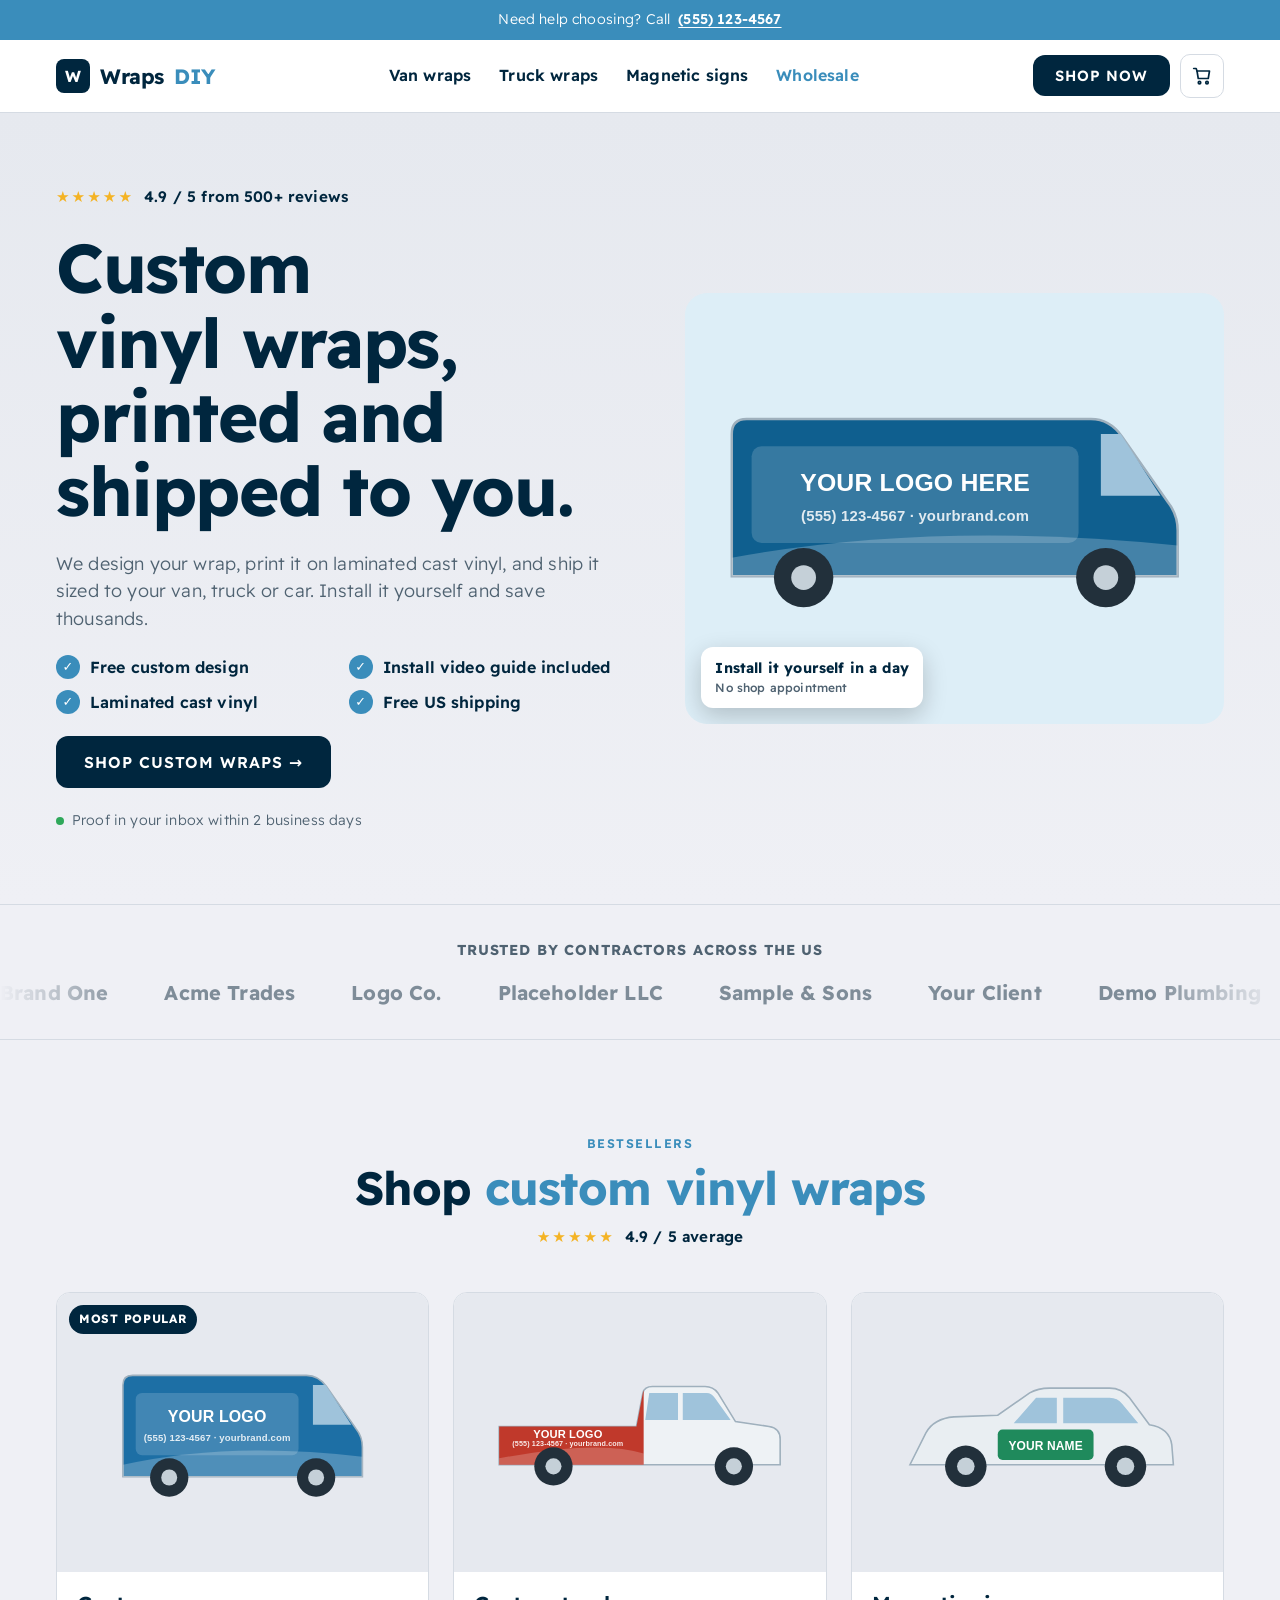
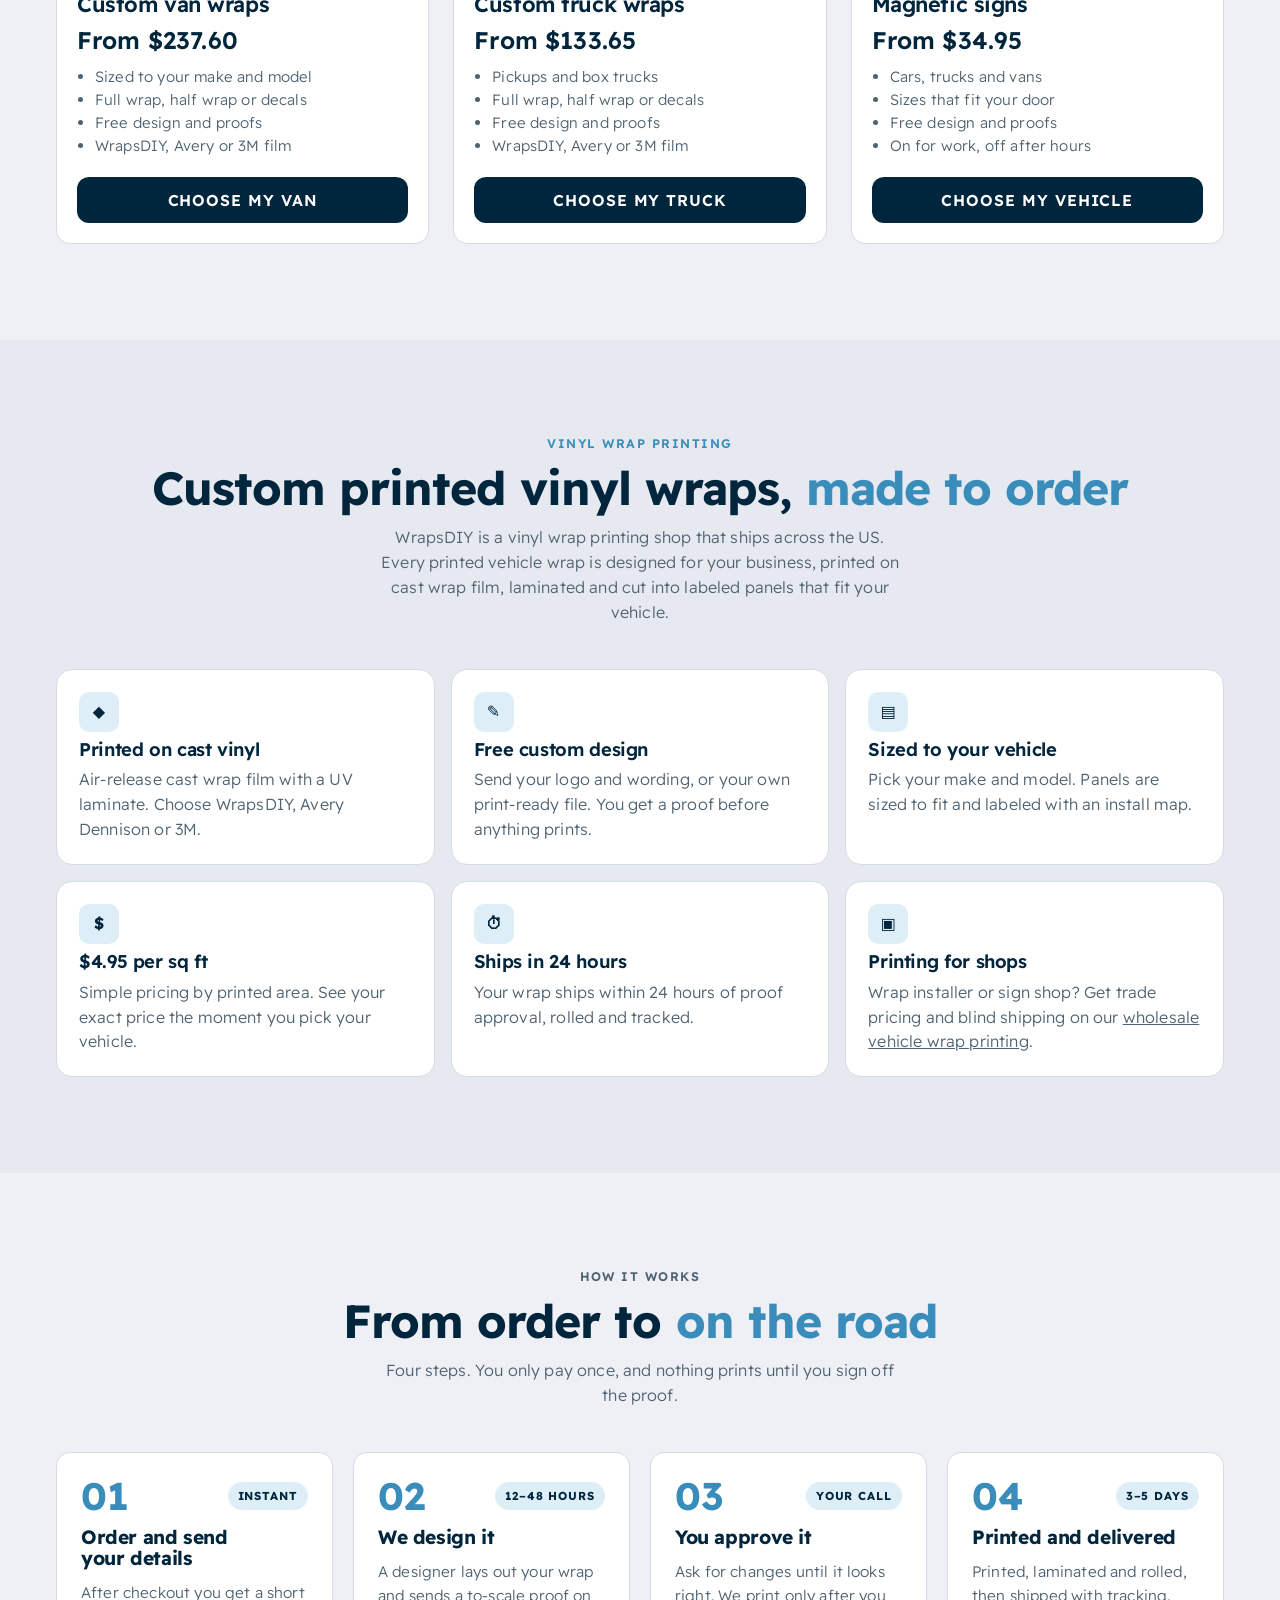
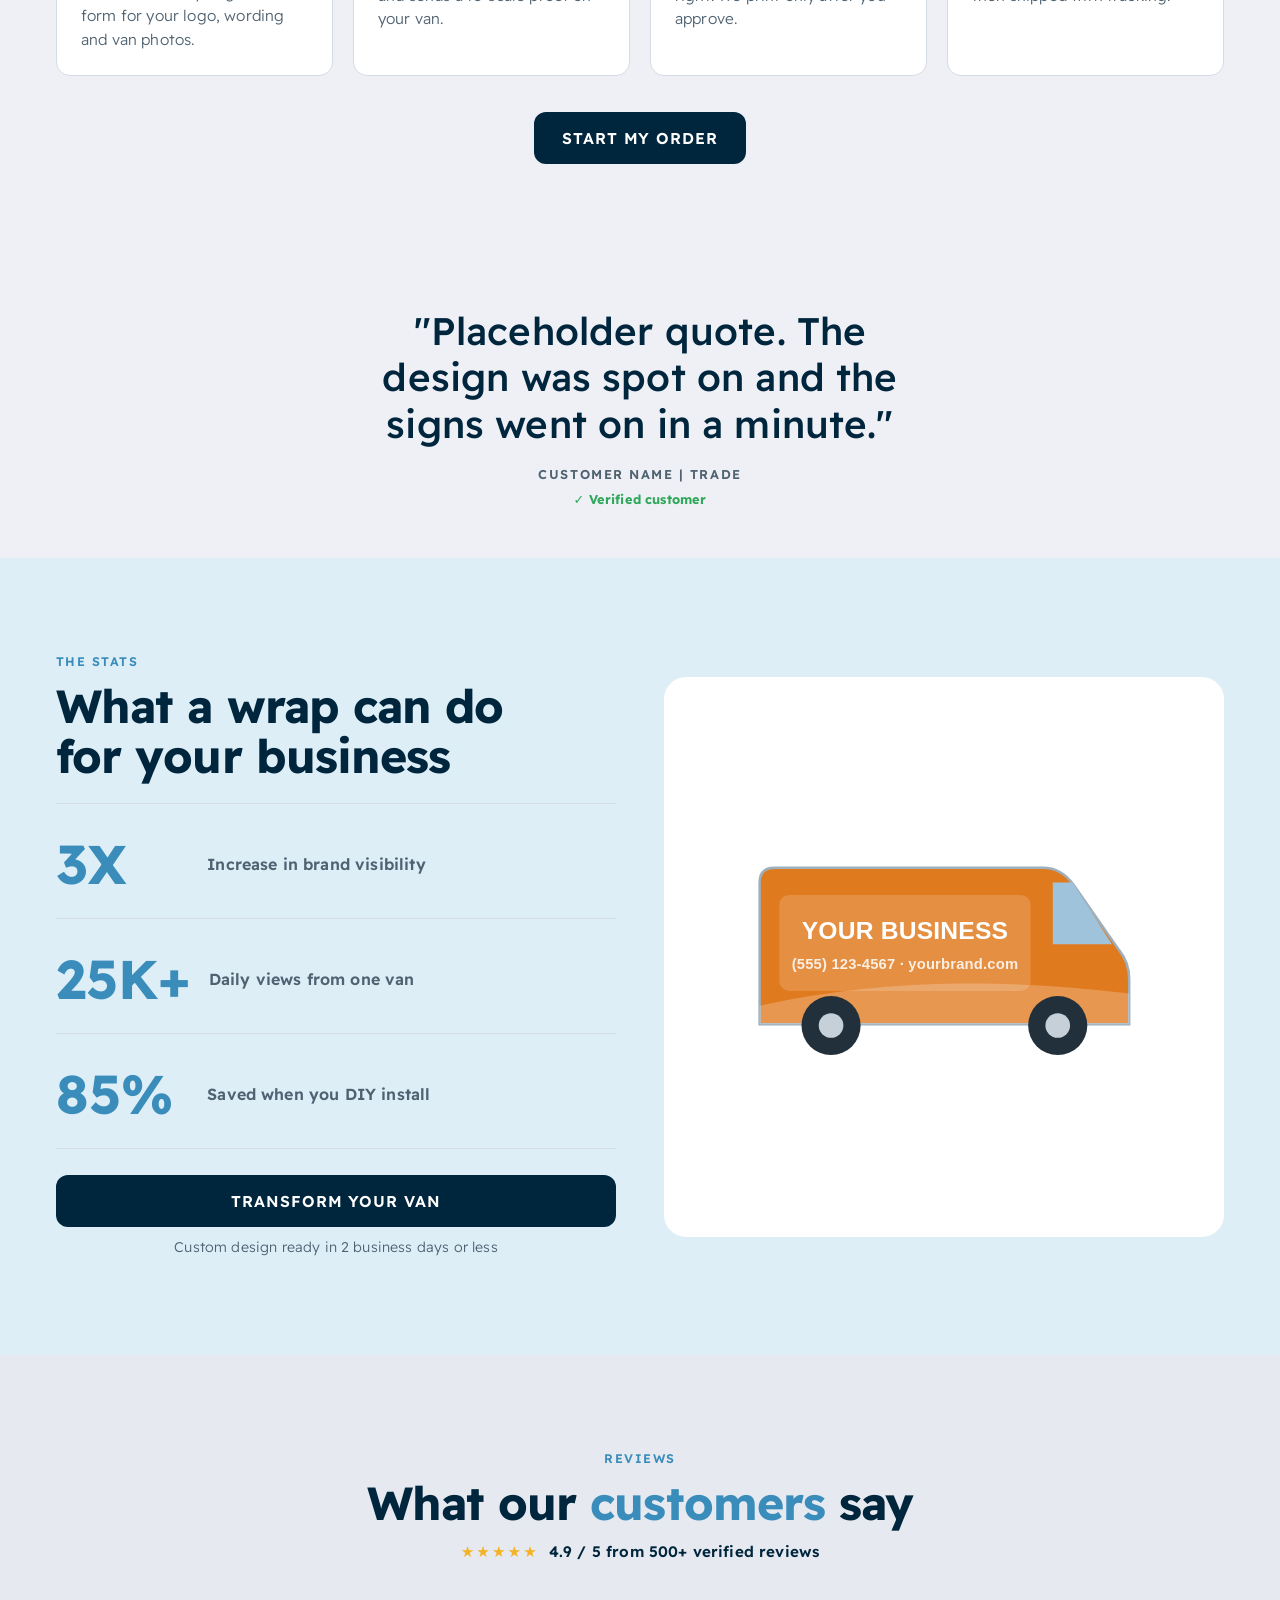
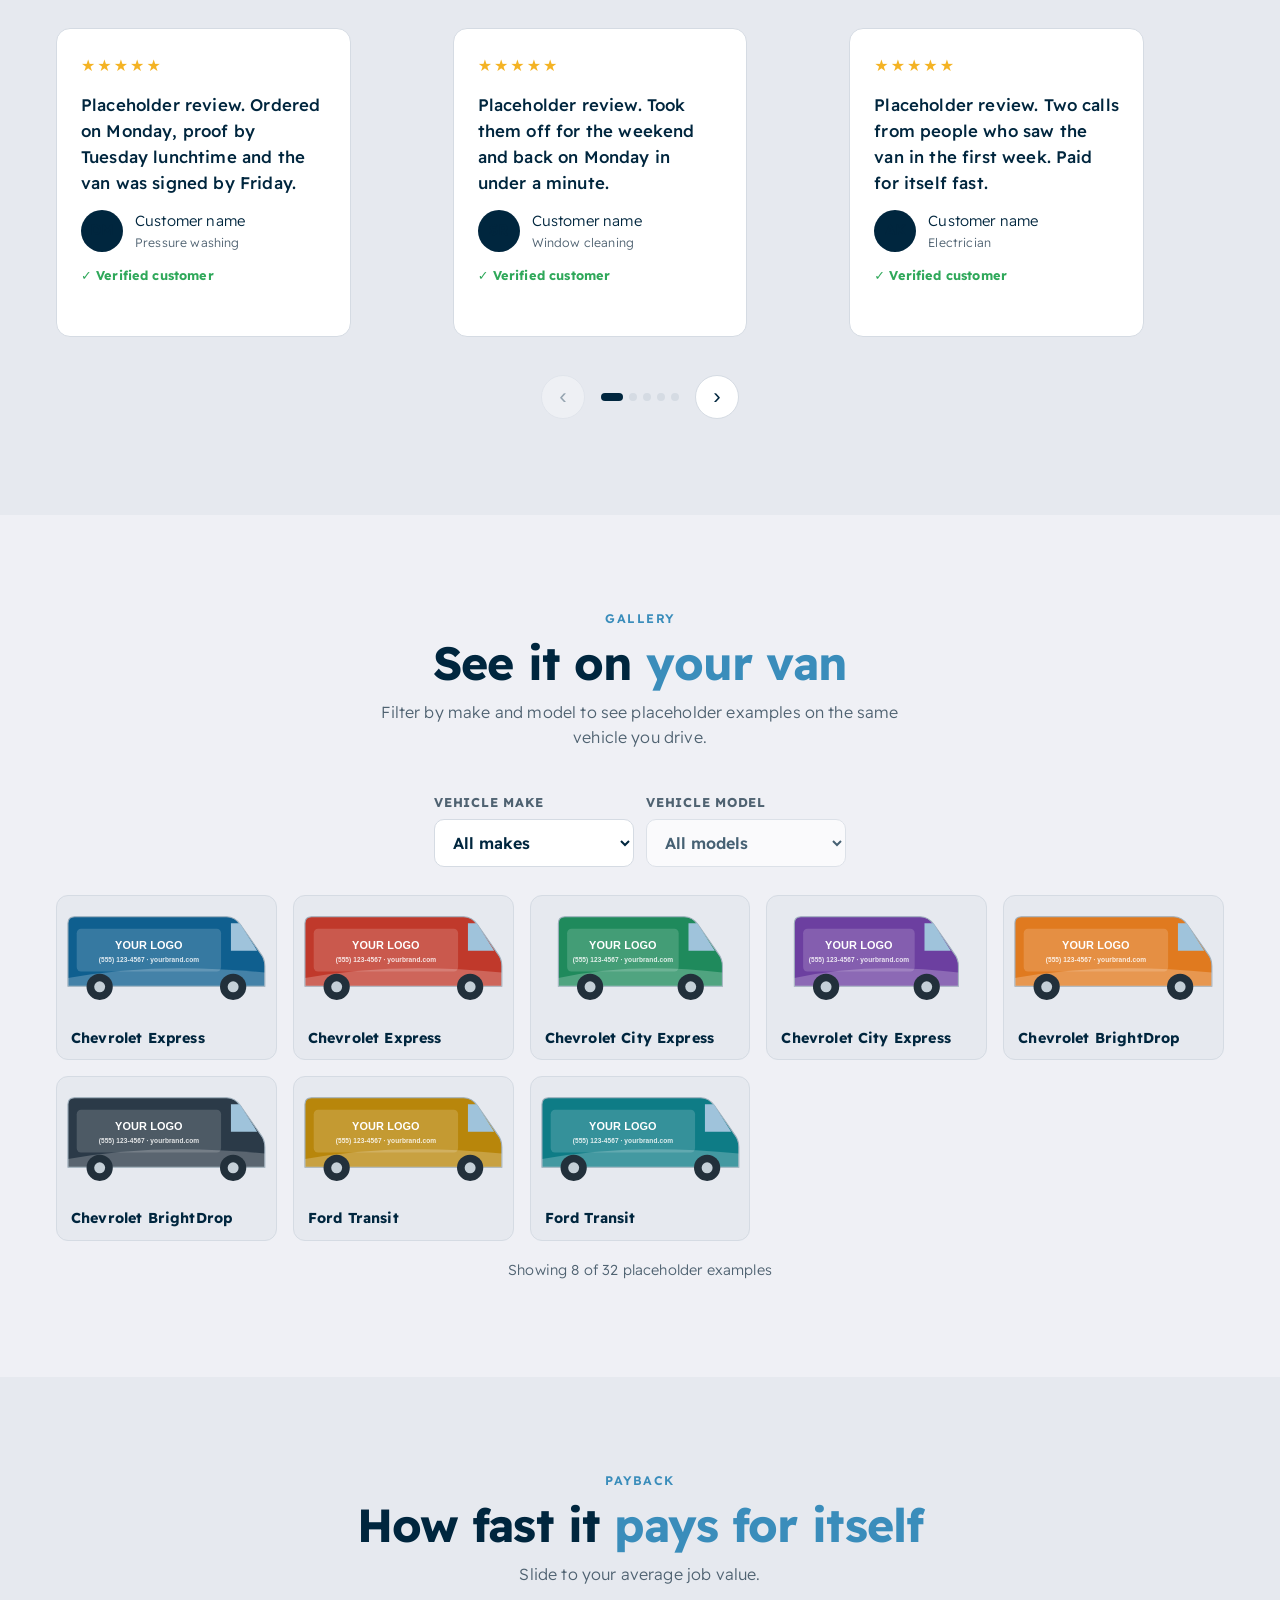
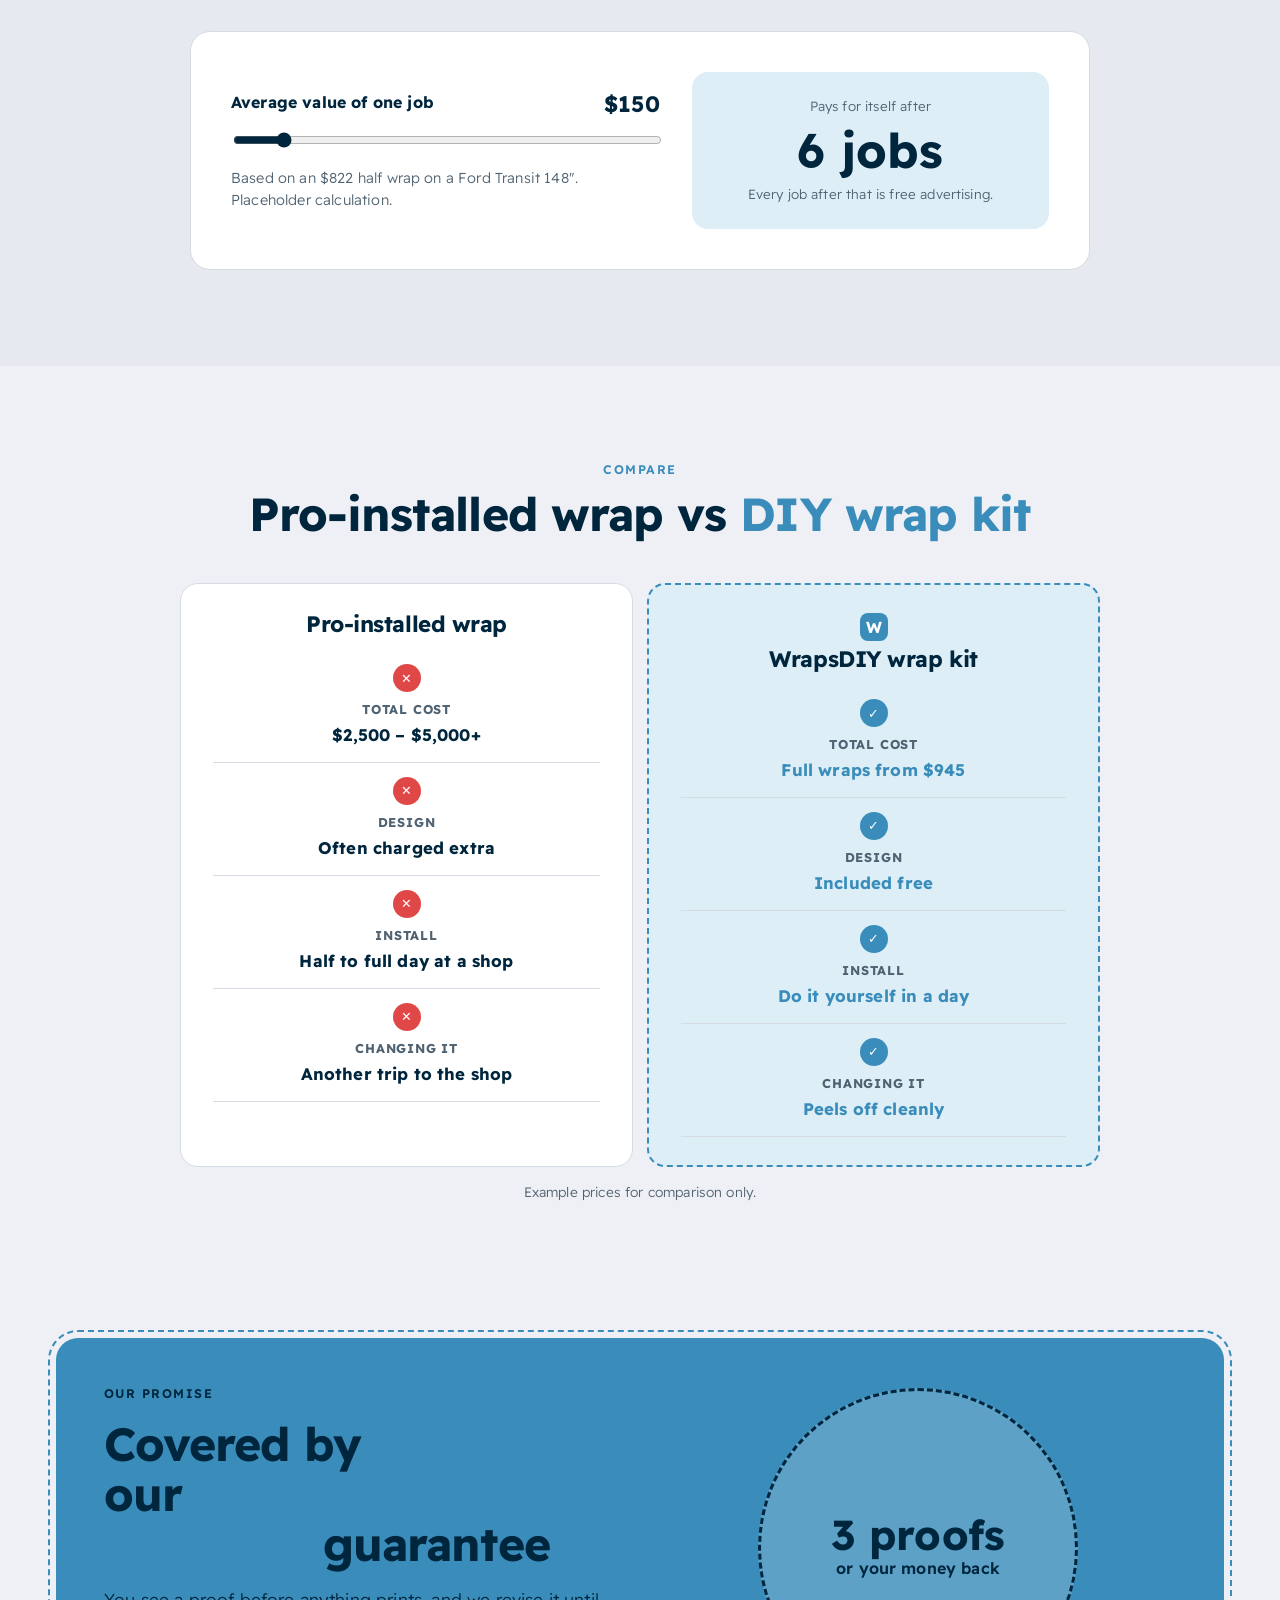
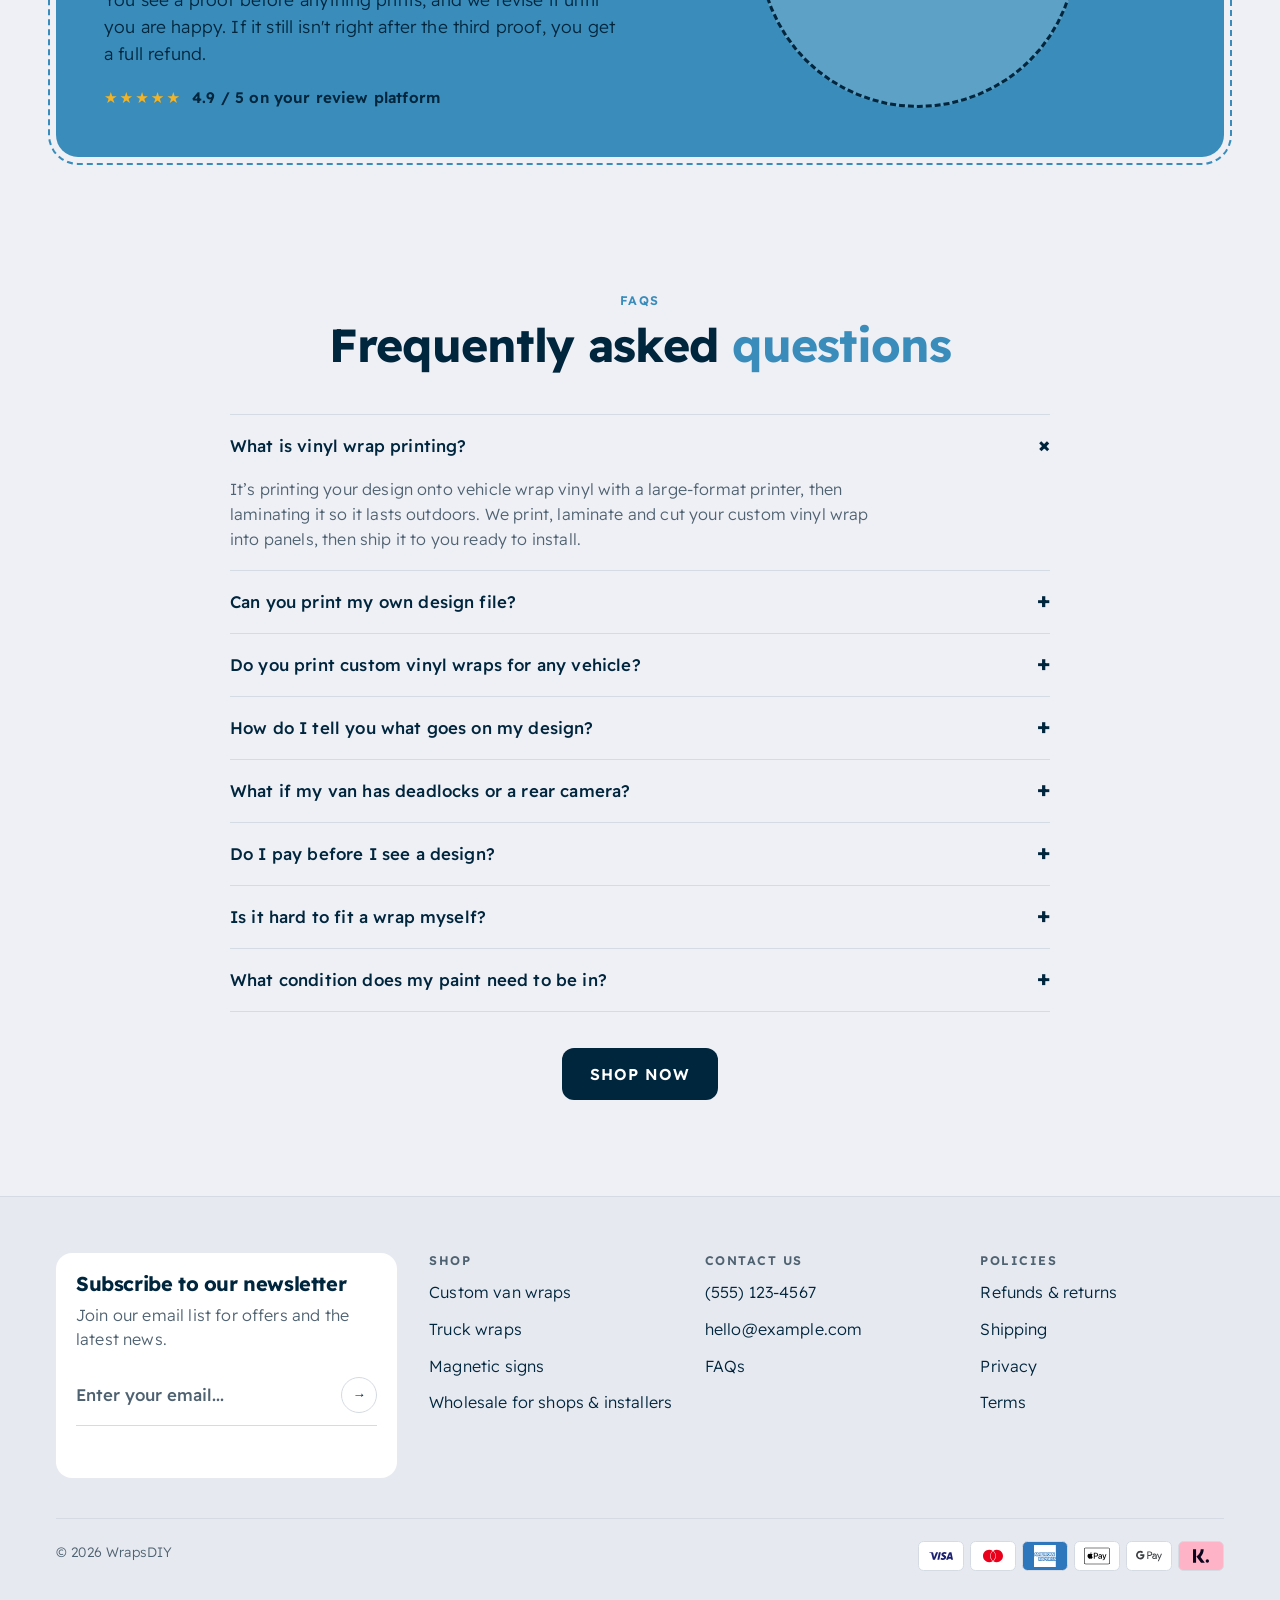
==== commit 917a772e: "Remove DIY van wrap kits page Drop it from nav, mobile menu, footer and sitemap, and 301 the old URL" ====
--- a/index.html
+++ b/index.html
@@ -109,7 +109,6 @@
       <li><a href="products/custom-van-wrap/">Van wraps</a></li>
       <li><a href="products/truck-wraps/">Truck wraps</a></li>
       <li><a href="products/magnetic-signs/">Magnetic signs</a></li>
-      <li><a href="pages/diy-van-wrap-kits/">DIY kits</a></li>
       <li><a href="pages/wholesale/" class="nav-ws">Wholesale</a></li>
     </ul>
     <div class="navr">
@@ -128,7 +127,6 @@
       <a class="item" href="products/custom-van-wrap/">Custom van wraps <span>from $237.60</span></a>
       <a class="item" href="products/truck-wraps/">Truck wraps <span>→</span></a>
       <a class="item" href="products/magnetic-signs/">Magnetic signs <span>→</span></a>
-      <a class="item" href="pages/diy-van-wrap-kits/">DIY wrap kits <span>→</span></a>
       <a class="item" href="#how">How it works <span>→</span></a>
       <a class="item" href="#reviews">Reviews <span>→</span></a>
       <a class="item" href="#gallery">Gallery <span>→</span></a>
@@ -401,7 +399,7 @@
         <form class="news" id="news"><input id="email" aria-label="Email address" type="email" placeholder="Enter your email..." required><button class="nbtn" type="submit" aria-label="Subscribe">→</button></form>
         <p class="news-msg" id="newsMsg" aria-live="polite"></p>
       </div>
-      <div><h4>Shop</h4><ul><li><a href="products/custom-van-wrap/">Custom van wraps</a></li><li><a href="products/truck-wraps/">Truck wraps</a></li><li><a href="products/magnetic-signs/">Magnetic signs</a></li><li><a href="pages/diy-van-wrap-kits/">DIY van wrap kits</a></li><li><a href="pages/wholesale/">Wholesale for shops &amp; installers</a></li></ul></div>
+      <div><h4>Shop</h4><ul><li><a href="products/custom-van-wrap/">Custom van wraps</a></li><li><a href="products/truck-wraps/">Truck wraps</a></li><li><a href="products/magnetic-signs/">Magnetic signs</a></li><li><a href="pages/wholesale/">Wholesale for shops &amp; installers</a></li></ul></div>
       <div><h4>Contact us</h4><ul><li>(555) 123-4567</li><li>hello@example.com</li><li><a href="#faq">FAQs</a></li></ul></div>
       <div><h4>Policies</h4><ul><li><a href="#top">Refunds & returns</a></li><li><a href="#top">Shipping</a></li><li><a href="#top">Privacy</a></li><li><a href="#top">Terms</a></li></ul></div>
     </div>
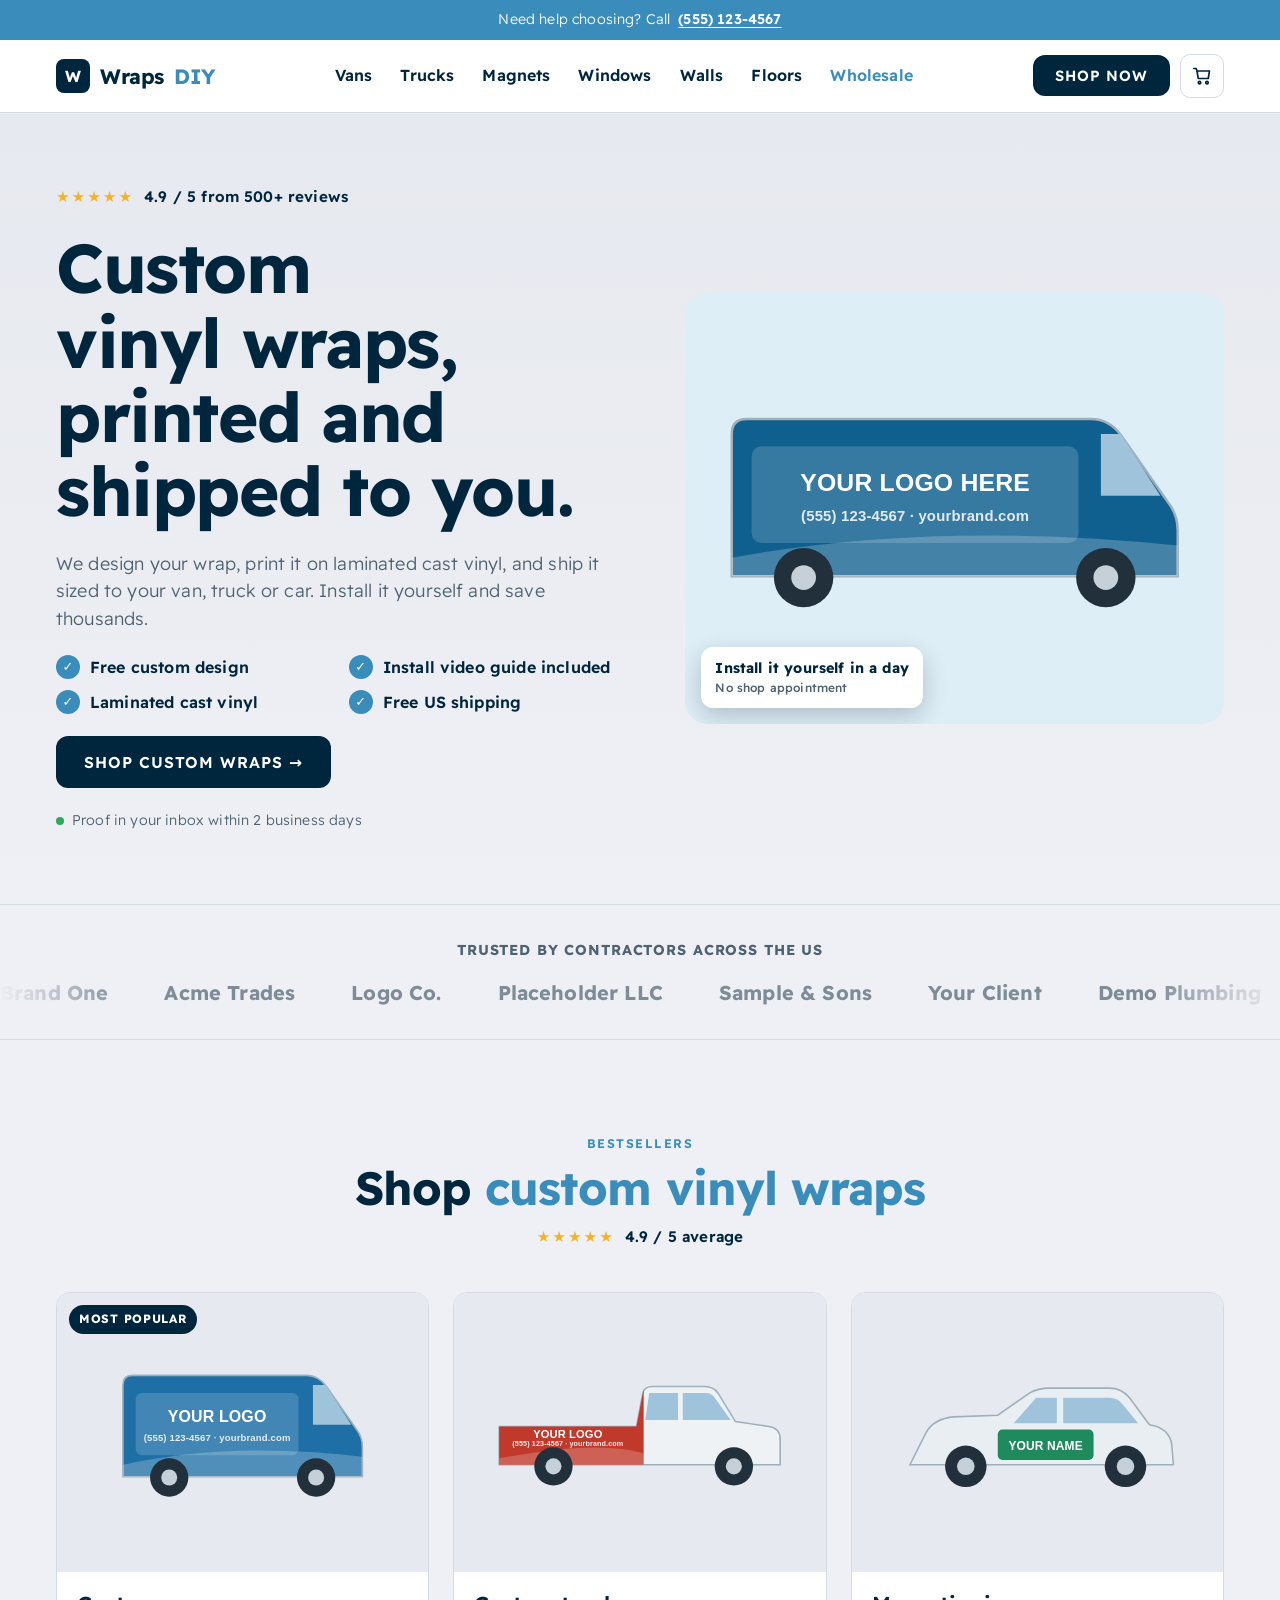
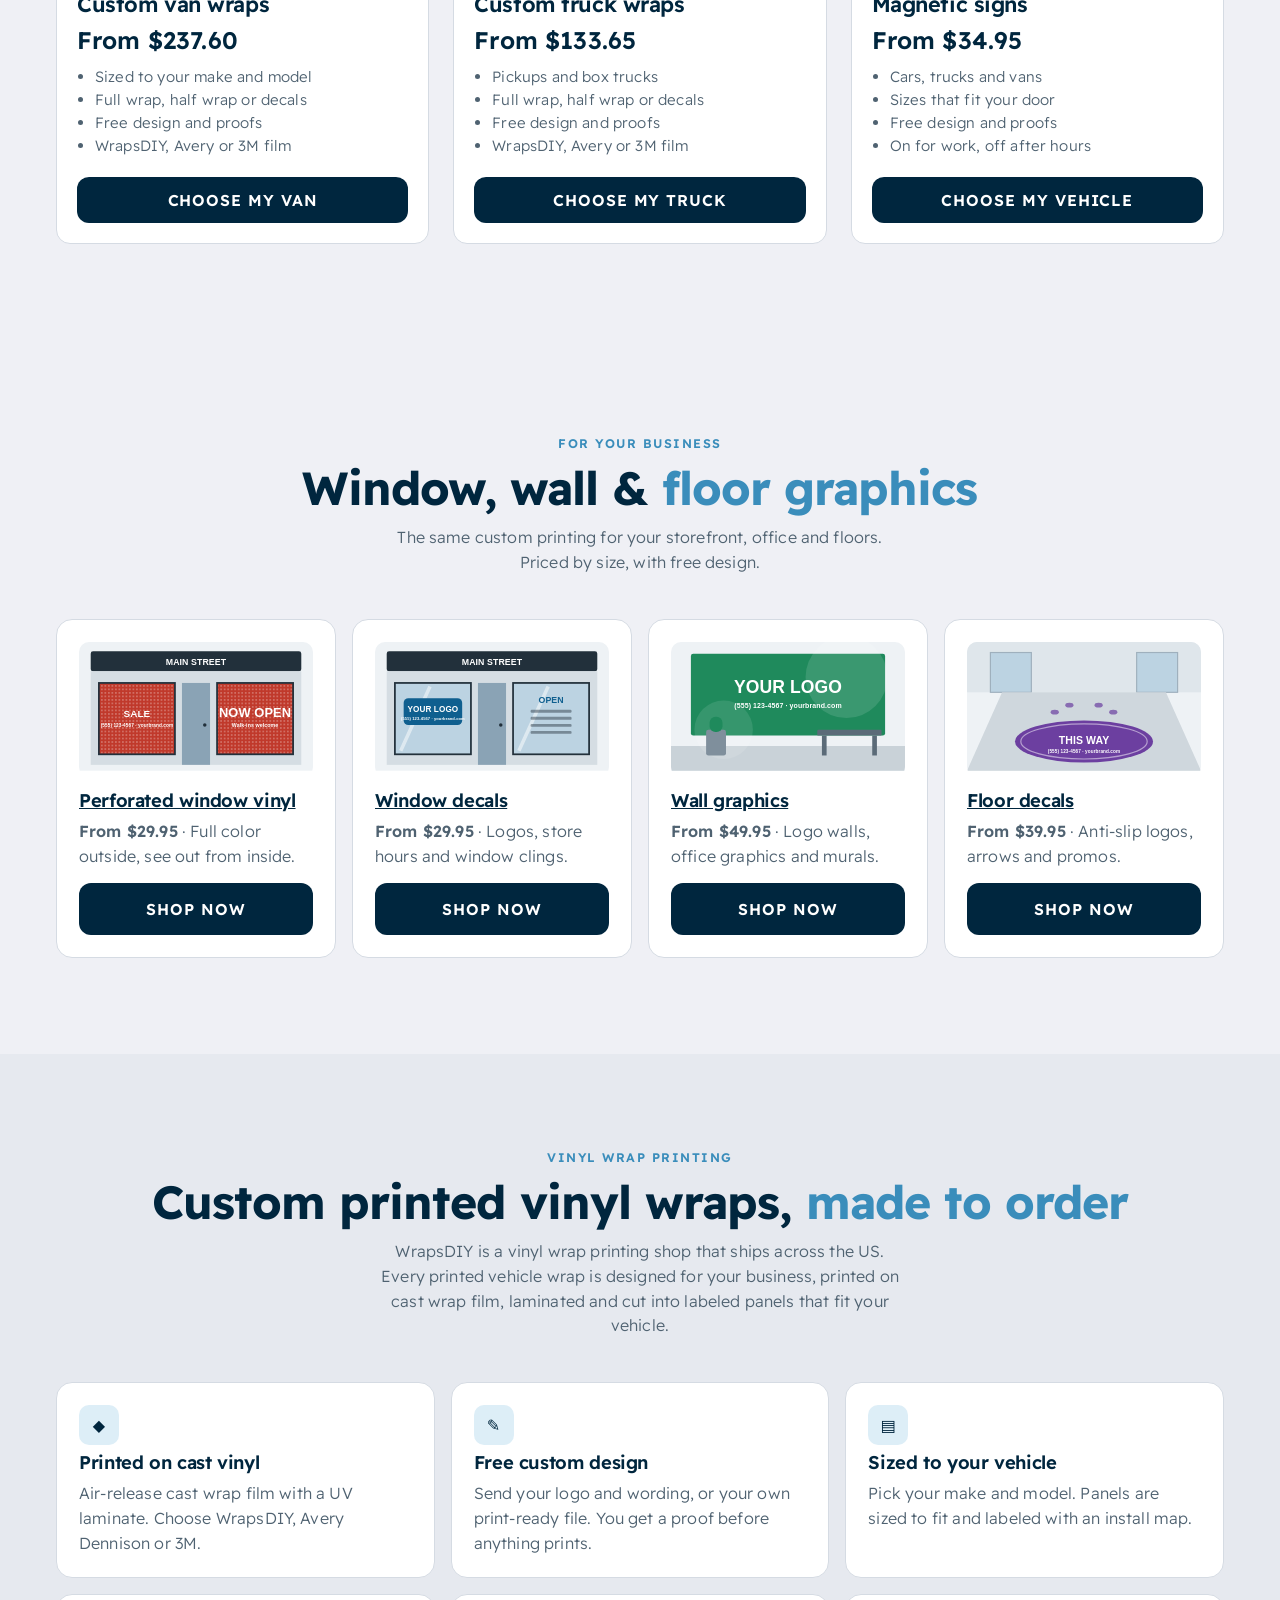
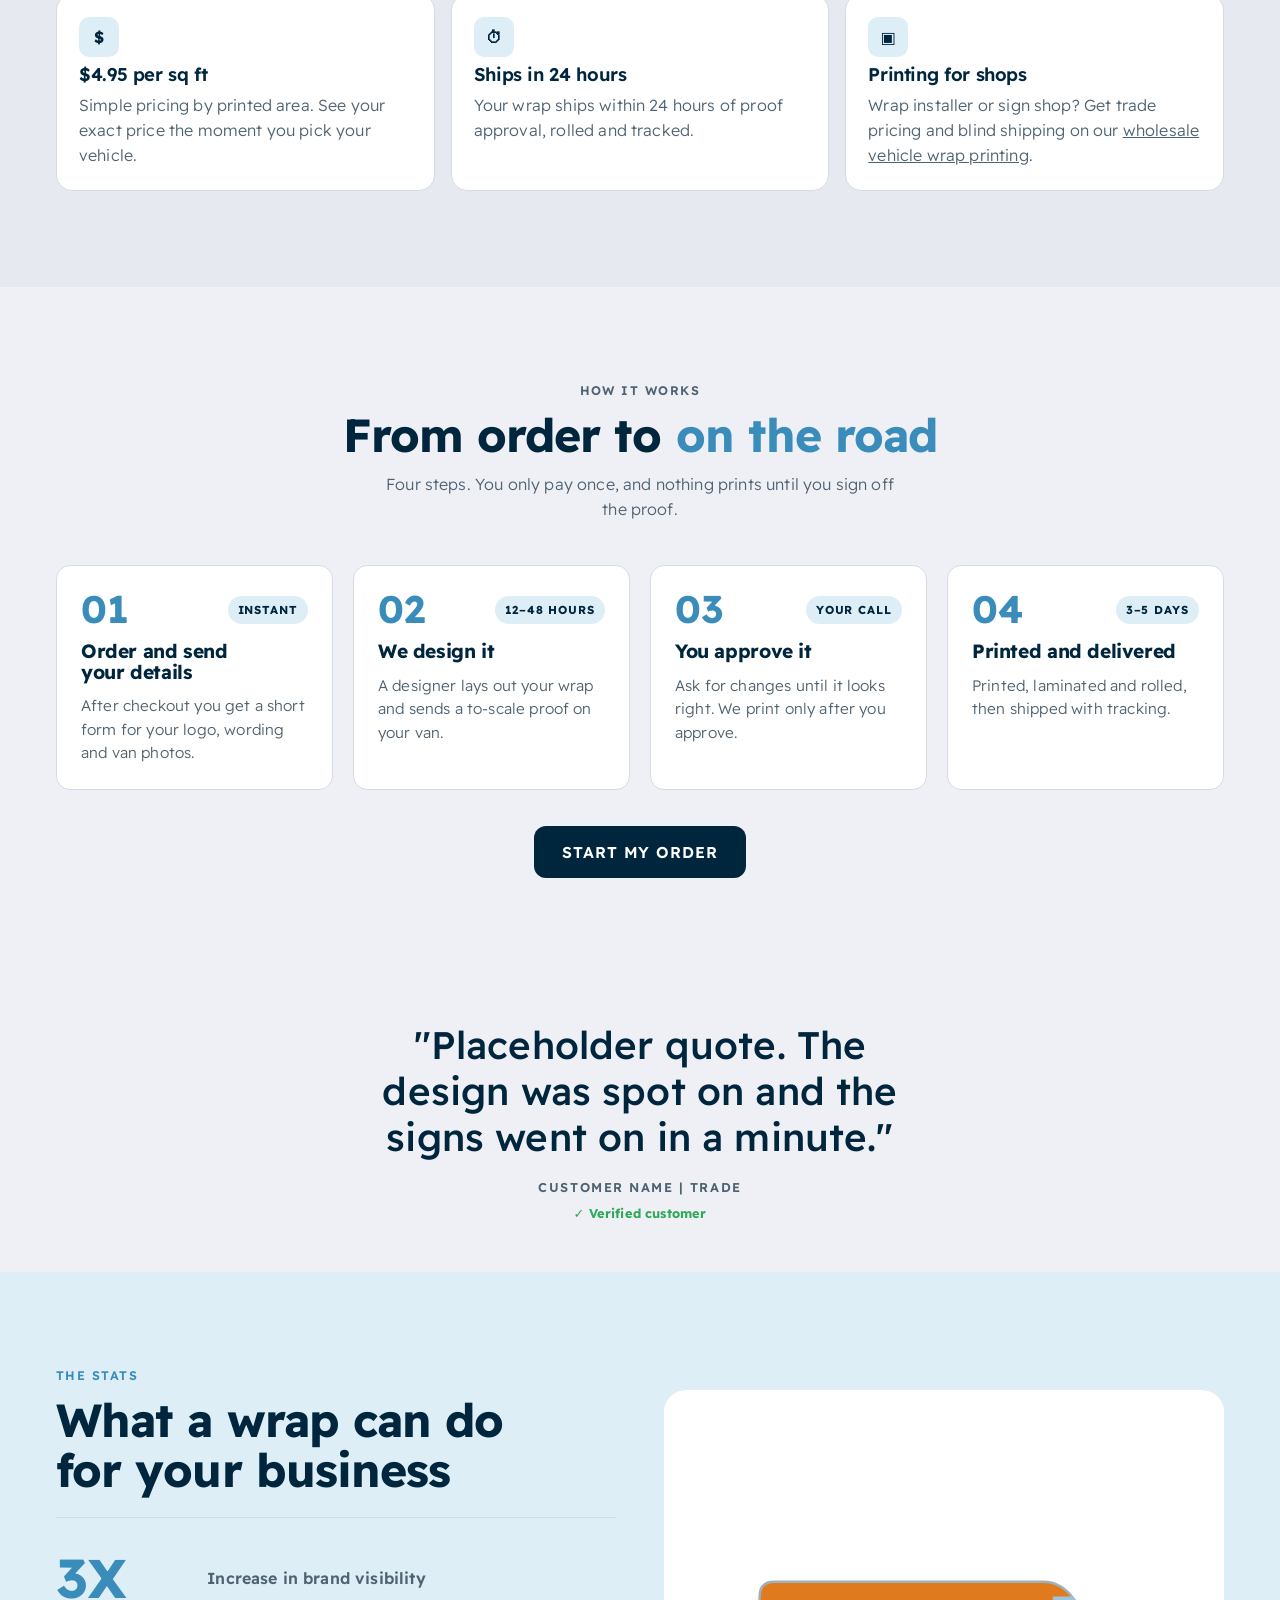
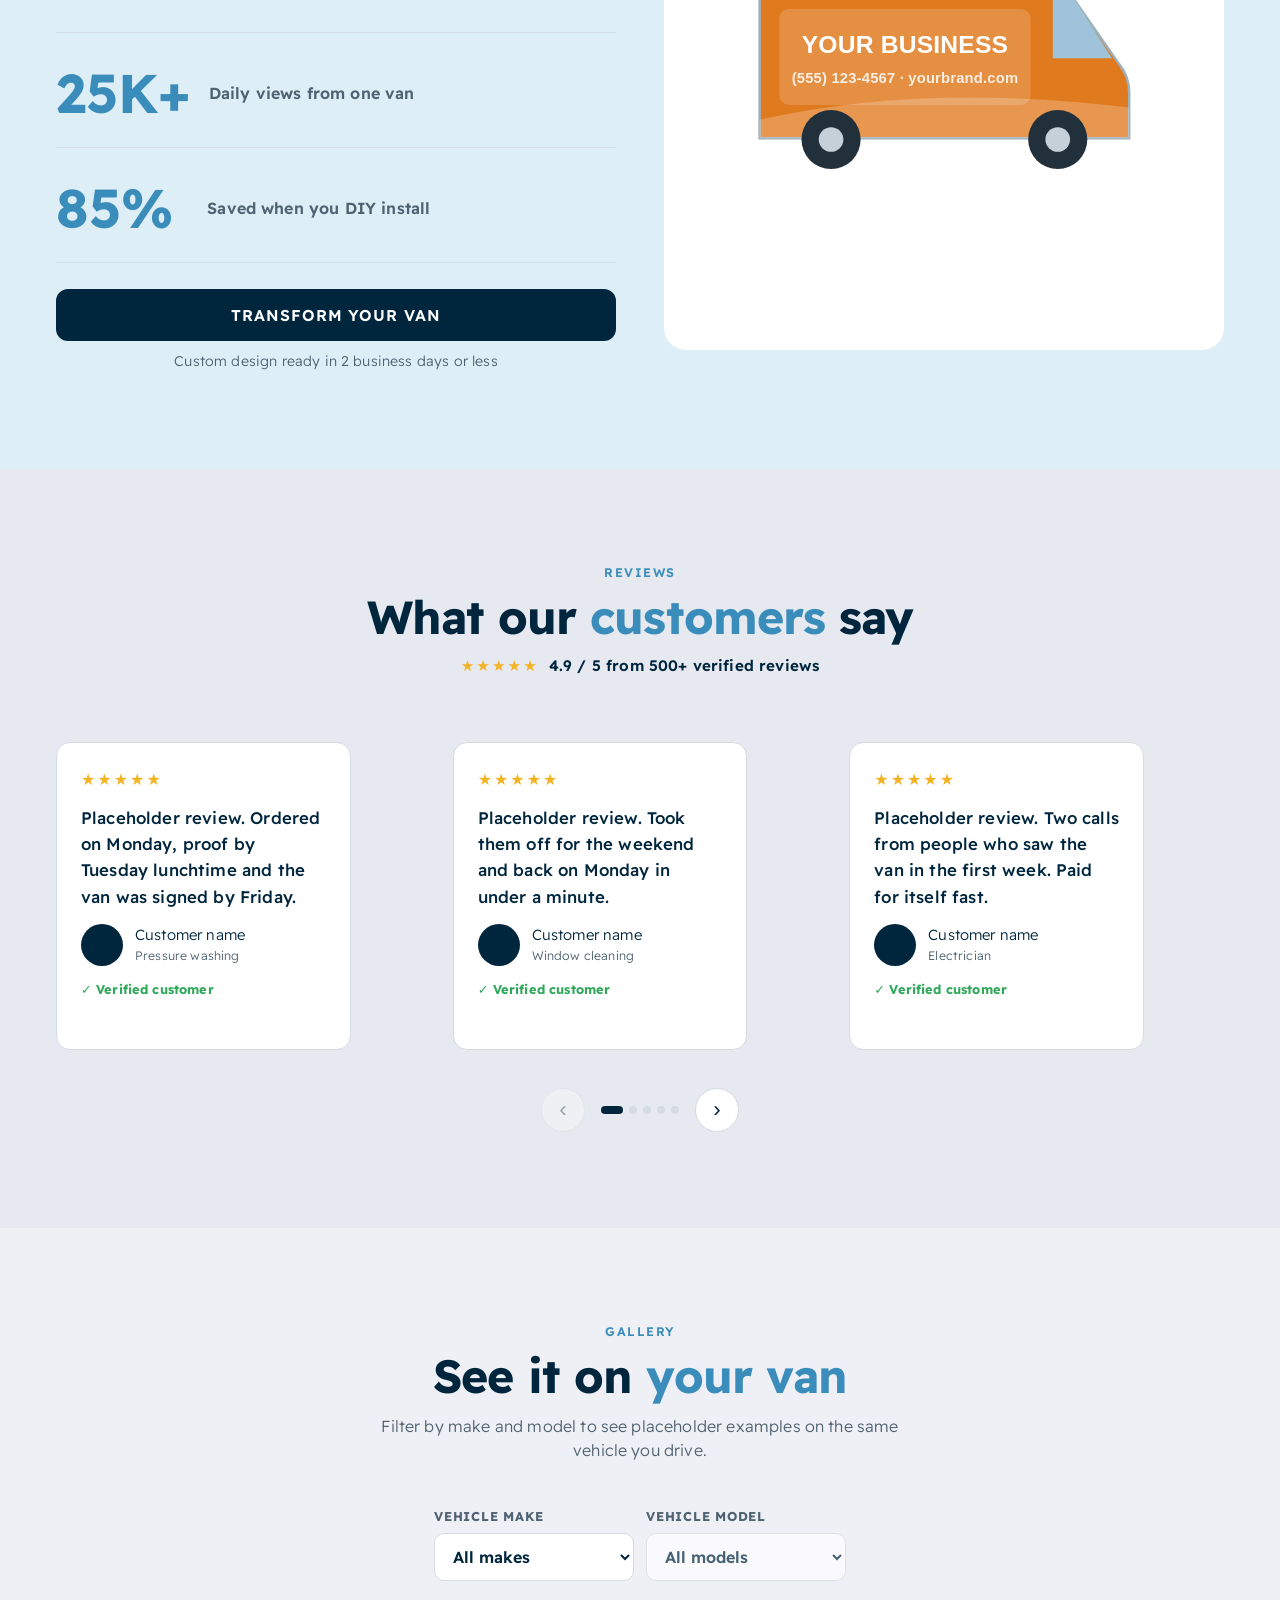
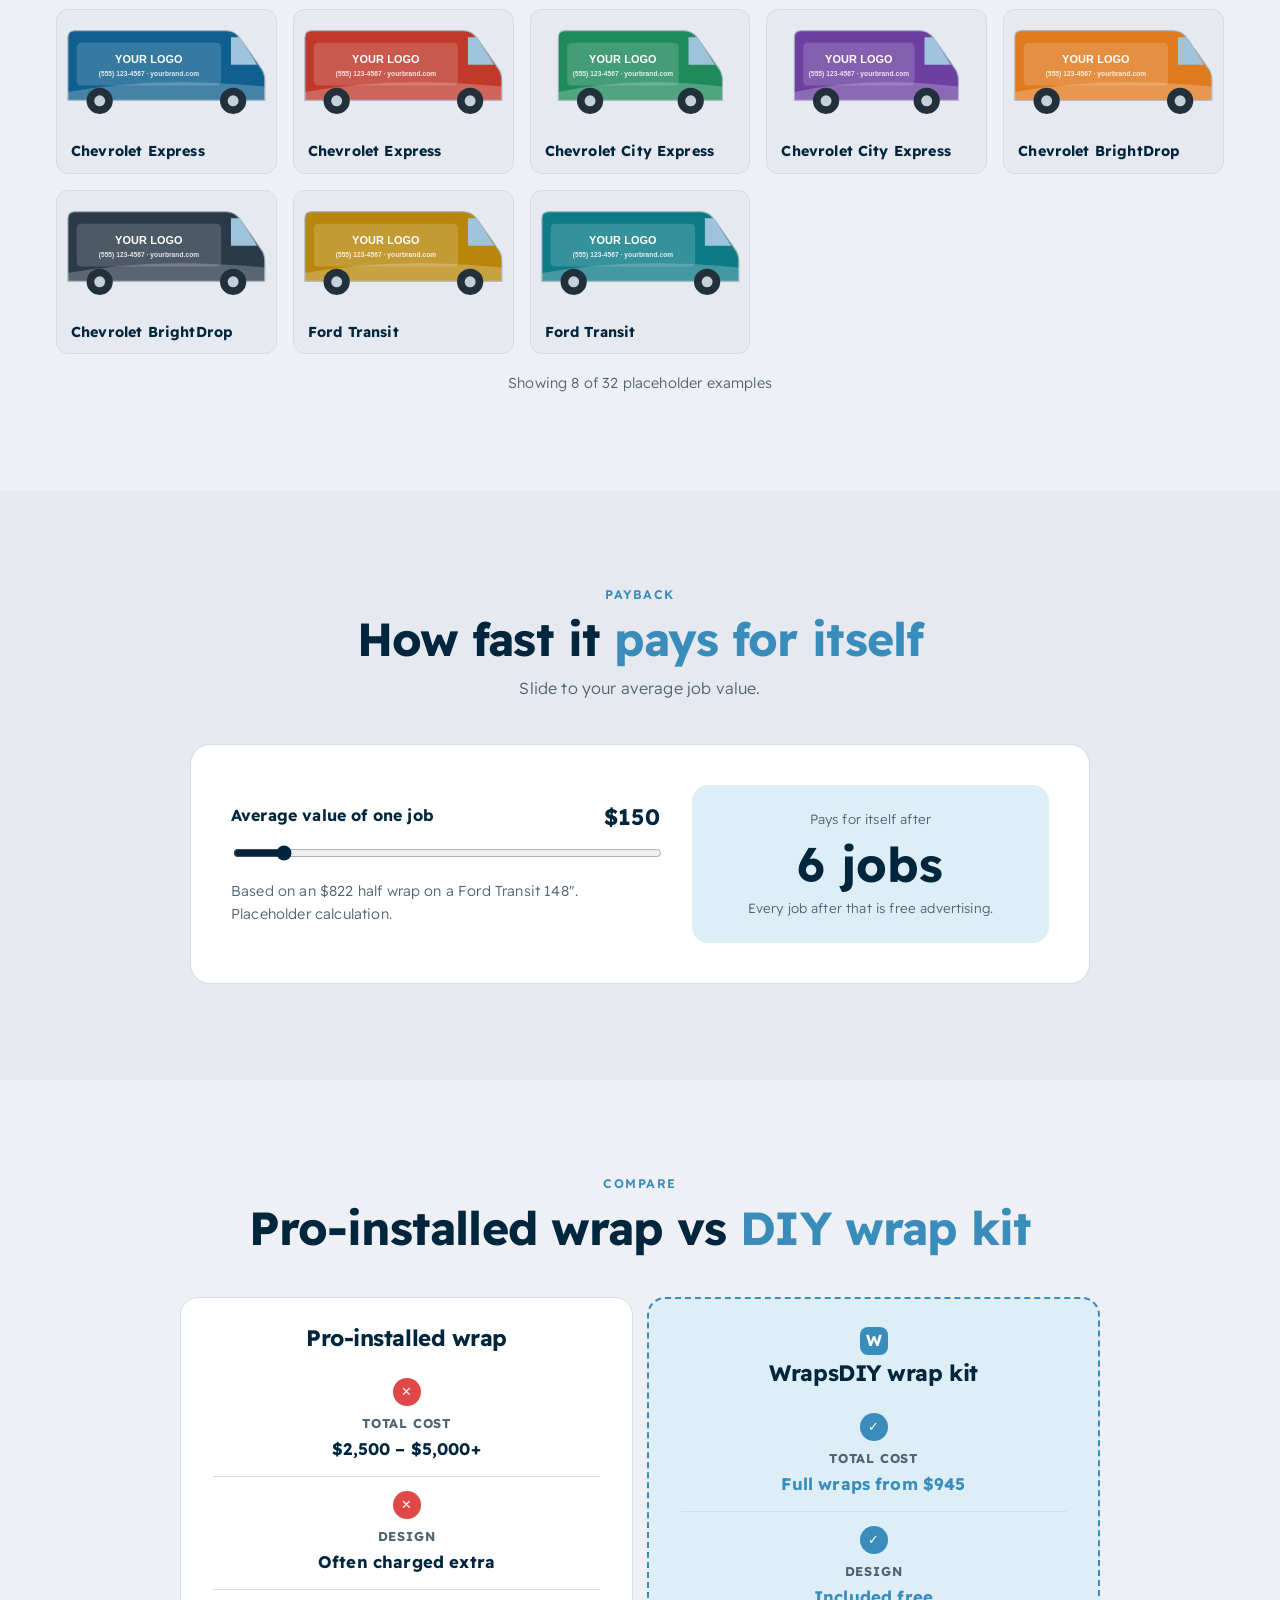
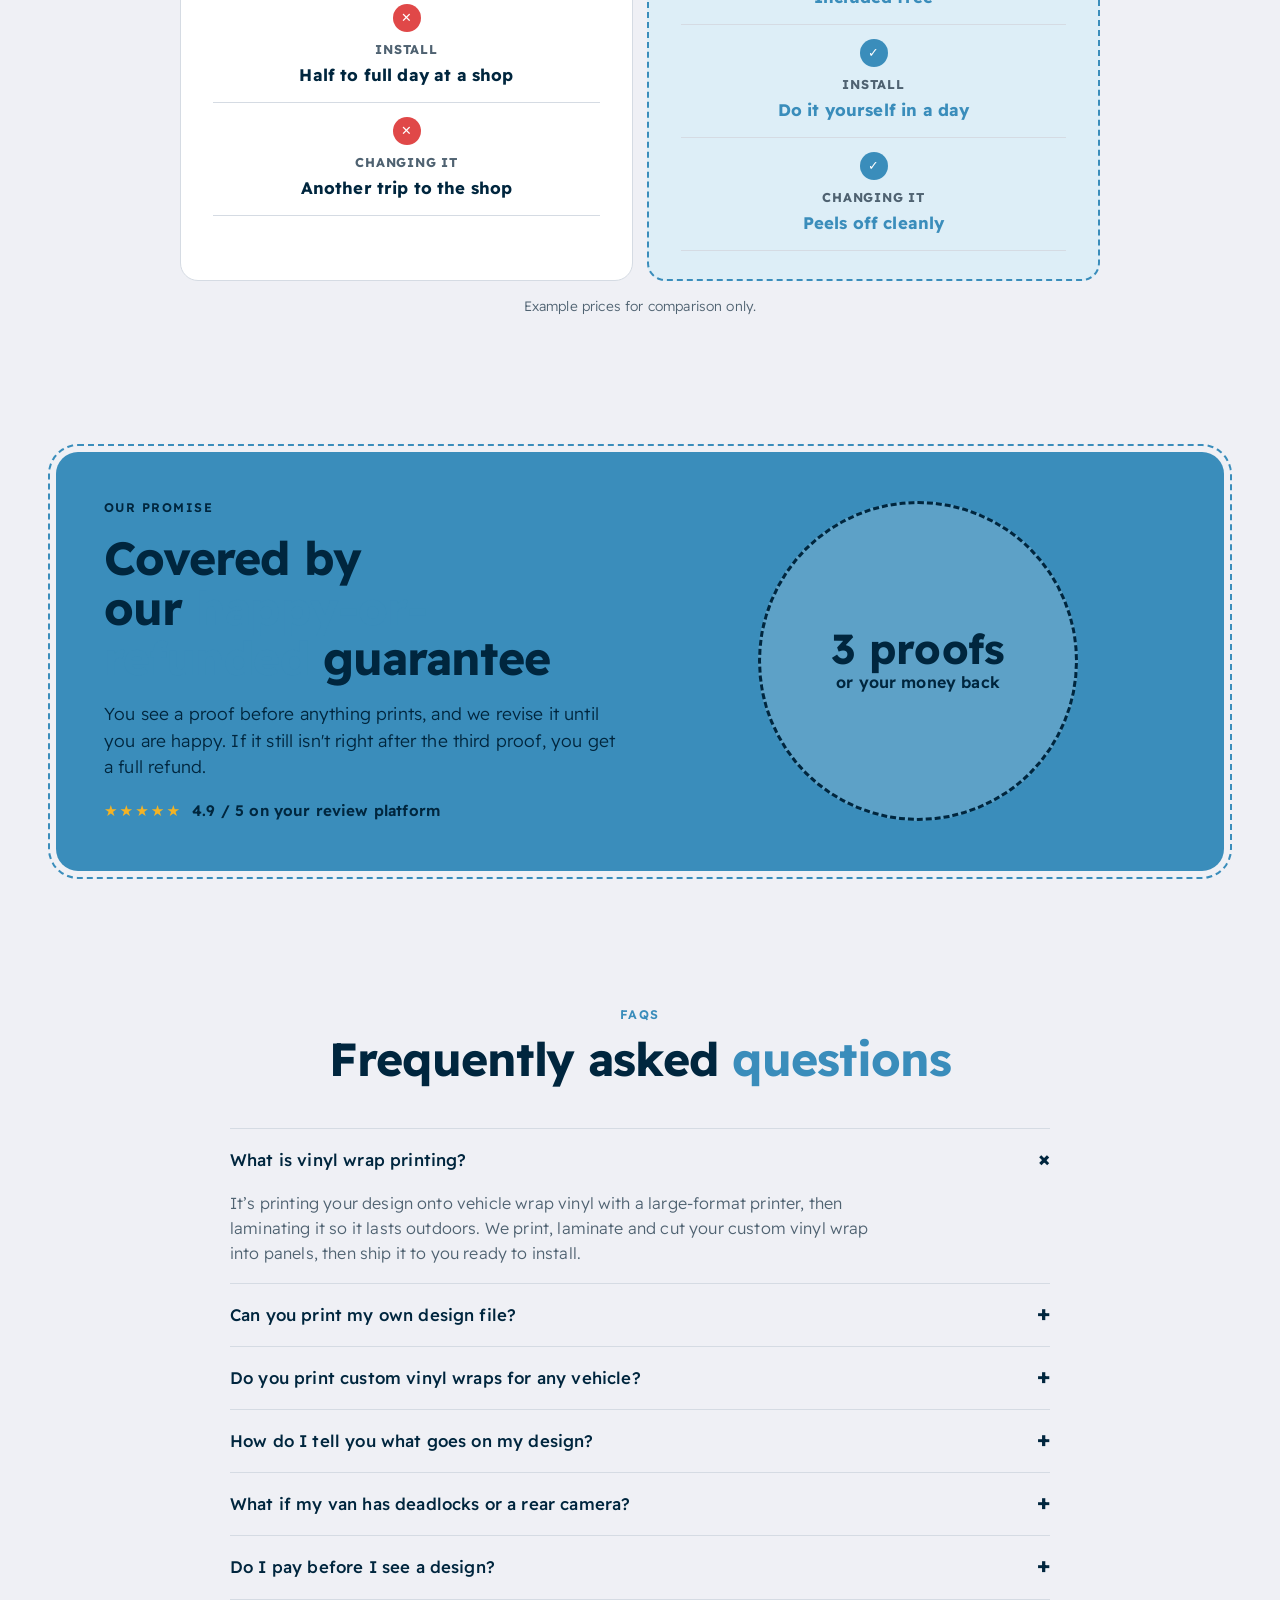
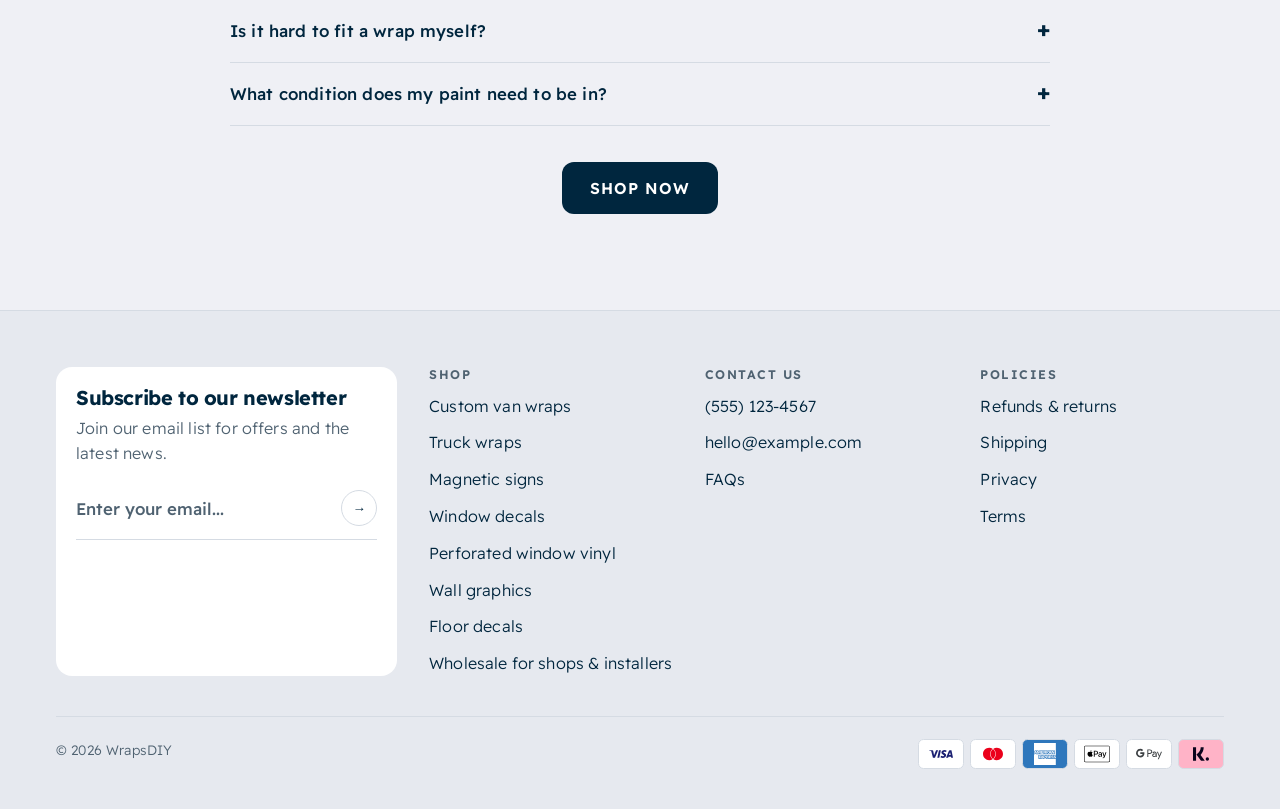
==== commit 0819000e: "Add window, wall and floor graphics product pages Perforated window vinyl, window decals, wall graph" ====
--- a/index.html
+++ b/index.html
@@ -106,9 +106,12 @@
   <div class="wrap">
     <a class="logo" href="./"><span class="logo-mark">W</span>Wraps<span class="logo-diy">DIY</span></a>
     <ul>
-      <li><a href="products/custom-van-wrap/">Van wraps</a></li>
-      <li><a href="products/truck-wraps/">Truck wraps</a></li>
-      <li><a href="products/magnetic-signs/">Magnetic signs</a></li>
+      <li><a href="products/custom-van-wrap/">Vans</a></li>
+      <li><a href="products/truck-wraps/">Trucks</a></li>
+      <li><a href="products/magnetic-signs/">Magnets</a></li>
+      <li><a href="products/window-decals/">Windows</a></li>
+      <li><a href="products/wall-graphics/">Walls</a></li>
+      <li><a href="products/floor-decals/">Floors</a></li>
       <li><a href="pages/wholesale/" class="nav-ws">Wholesale</a></li>
     </ul>
     <div class="navr">
@@ -127,6 +130,10 @@
       <a class="item" href="products/custom-van-wrap/">Custom van wraps <span>from $237.60</span></a>
       <a class="item" href="products/truck-wraps/">Truck wraps <span>→</span></a>
       <a class="item" href="products/magnetic-signs/">Magnetic signs <span>→</span></a>
+      <a class="item" href="products/window-decals/">Window decals <span>→</span></a>
+      <a class="item" href="products/perforated-window-vinyl/">Perforated window vinyl <span>→</span></a>
+      <a class="item" href="products/wall-graphics/">Wall graphics <span>→</span></a>
+      <a class="item" href="products/floor-decals/">Floor decals <span>→</span></a>
       <a class="item" href="#how">How it works <span>→</span></a>
       <a class="item" href="#reviews">Reviews <span>→</span></a>
       <a class="item" href="#gallery">Gallery <span>→</span></a>
@@ -204,6 +211,22 @@
   </div>
 </section>
 
+<section id="graphics" data-home>
+  <div class="wrap">
+    <div class="head">
+      <span class="eyebrow">For your business</span>
+      <h2>Window, wall &amp; <em>floor graphics</em></h2>
+      <p>The same custom printing for your storefront, office and floors. Priced by size, with free design.</p>
+    </div>
+    <div class="ws-grid" style="grid-template-columns:repeat(auto-fit,minmax(220px,1fr))">
+      <div class="ws-card"><div class="gscene" data-kind="perf" data-color="#c0392b" data-label="SALE" style="border-radius:10px;overflow:hidden;margin-bottom:6px"></div><h3><a href="products/perforated-window-vinyl/" style="color:inherit">Perforated window vinyl</a></h3><p><b>From $29.95</b> · Full color outside, see out from inside.</p><a class="btn" href="products/perforated-window-vinyl/" style="margin-top:6px">Shop now</a></div>
+      <div class="ws-card"><div class="gscene" data-kind="decal" data-color="#0f5f8f" data-label="YOUR LOGO" style="border-radius:10px;overflow:hidden;margin-bottom:6px"></div><h3><a href="products/window-decals/" style="color:inherit">Window decals</a></h3><p><b>From $29.95</b> · Logos, store hours and window clings.</p><a class="btn" href="products/window-decals/" style="margin-top:6px">Shop now</a></div>
+      <div class="ws-card"><div class="gscene" data-kind="wall" data-color="#1f8a5c" data-label="YOUR LOGO" style="border-radius:10px;overflow:hidden;margin-bottom:6px"></div><h3><a href="products/wall-graphics/" style="color:inherit">Wall graphics</a></h3><p><b>From $49.95</b> · Logo walls, office graphics and murals.</p><a class="btn" href="products/wall-graphics/" style="margin-top:6px">Shop now</a></div>
+      <div class="ws-card"><div class="gscene" data-kind="floor" data-color="#6c3fa0" data-label="THIS WAY" style="border-radius:10px;overflow:hidden;margin-bottom:6px"></div><h3><a href="products/floor-decals/" style="color:inherit">Floor decals</a></h3><p><b>From $39.95</b> · Anti-slip logos, arrows and promos.</p><a class="btn" href="products/floor-decals/" style="margin-top:6px">Shop now</a></div>
+    </div>
+  </div>
+</section>
+
 <section class="band-alt" id="printing" data-home>
   <div class="wrap">
     <div class="head">
@@ -399,7 +422,7 @@
         <form class="news" id="news"><input id="email" aria-label="Email address" type="email" placeholder="Enter your email..." required><button class="nbtn" type="submit" aria-label="Subscribe">→</button></form>
         <p class="news-msg" id="newsMsg" aria-live="polite"></p>
       </div>
-      <div><h4>Shop</h4><ul><li><a href="products/custom-van-wrap/">Custom van wraps</a></li><li><a href="products/truck-wraps/">Truck wraps</a></li><li><a href="products/magnetic-signs/">Magnetic signs</a></li><li><a href="pages/wholesale/">Wholesale for shops &amp; installers</a></li></ul></div>
+      <div><h4>Shop</h4><ul><li><a href="products/custom-van-wrap/">Custom van wraps</a></li><li><a href="products/truck-wraps/">Truck wraps</a></li><li><a href="products/magnetic-signs/">Magnetic signs</a></li><li><a href="products/window-decals/">Window decals</a></li><li><a href="products/perforated-window-vinyl/">Perforated window vinyl</a></li><li><a href="products/wall-graphics/">Wall graphics</a></li><li><a href="products/floor-decals/">Floor decals</a></li><li><a href="pages/wholesale/">Wholesale for shops &amp; installers</a></li></ul></div>
       <div><h4>Contact us</h4><ul><li>(555) 123-4567</li><li>hello@example.com</li><li><a href="#faq">FAQs</a></li></ul></div>
       <div><h4>Policies</h4><ul><li><a href="#top">Refunds & returns</a></li><li><a href="#top">Shipping</a></li><li><a href="#top">Privacy</a></li><li><a href="#top">Terms</a></li></ul></div>
     </div>
@@ -484,6 +507,48 @@
   return '<svg viewBox="'+vb+'" xmlns="http://www.w3.org/2000/svg" role="img" aria-label="Placeholder '+(opts.box ? "box truck" : "pickup truck")+' with '+(cover === "decal" ? "door decals" : cover + " wrap")+'">'
     + (opts.bg ? '<rect x="-20" width="440" height="220" fill="'+opts.bg+'"/>' : '') + s + '</svg>';
 }
+// Placeholder scene illustrations for window, wall and floor graphics
+var SC = 0;
+function scene(kind, color, label, sub){
+  sub = sub || "(555) 123-4567 · yourbrand.com";
+  var id = "sc" + (SC++), s = '<svg viewBox="0 0 400 220" xmlns="http://www.w3.org/2000/svg" role="img" aria-label="Placeholder '+kind+' example">';
+  var T = function(x, y, sz, txt, fill, w){ return '<text x="'+x+'" y="'+y+'" font-family="'+(w===600?'Figtree':'Archivo')+',Arial" font-weight="'+(w||900)+'" font-size="'+sz+'" fill="'+(fill||'#fff')+'" text-anchor="middle">'+txt+'</text>'; };
+  if (kind === "perf" || kind === "decal") {
+    s += '<rect width="400" height="220" fill="#eef2f5"/><rect x="20" y="16" width="360" height="34" rx="4" fill="#22303b"/>' + T(200, 39, 15, "MAIN STREET")
+       + '<rect x="20" y="50" width="360" height="160" fill="#d5dde3"/>'
+       + '<rect x="176" y="70" width="48" height="140" fill="#8aa3b5"/><circle cx="215" cy="142" r="3" fill="#22303b"/>';
+    [[34, 130], [236, 130]].forEach(function(w, i){
+      var x = w[0], wd = w[1];
+      if (kind === "perf") {
+        s += '<rect x="'+x+'" y="70" width="'+wd+'" height="122" fill="'+color+'"/>';
+        if (i === 0) s += '<pattern id="'+id+'" width="6" height="6" patternUnits="userSpaceOnUse"><circle cx="3" cy="3" r="1.5" fill="#fff" fill-opacity=".35"/></pattern>';
+        s += '<rect x="'+x+'" y="70" width="'+wd+'" height="122" fill="url(#'+id+')"/>'
+           + (i === 0 ? T(x+wd/2, 128, 17, label) + T(x+wd/2, 146, 8, sub, "#fff", 600) : T(x+wd/2, 128, 22, "NOW OPEN") + T(x+wd/2, 146, 9, "Walk-ins welcome", "#fff", 600));
+      } else {
+        s += '<rect x="'+x+'" y="70" width="'+wd+'" height="122" fill="#bcd3e2"/><path d="M'+(x+10)+' 186 L'+(x+60)+' 76" stroke="#fff" stroke-opacity=".5" stroke-width="6"/>';
+        if (i === 0) s += '<rect x="'+(x+15)+'" y="96" width="'+(wd-30)+'" height="46" rx="8" fill="'+color+'"/>' + T(x+wd/2, 120, 14, label) + T(x+wd/2, 134, 7, sub, "#fff", 600);
+        else s += T(x+wd/2, 104, 15, "OPEN", color) + [0,1,2,3].map(function(k){ return '<rect x="'+(x+30)+'" y="'+(116+k*12)+'" width="'+(wd-60)+'" height="5" rx="2" fill="#22303b" fill-opacity=".45"/>'; }).join("");
+      }
+      s += '<rect x="'+x+'" y="70" width="'+wd+'" height="122" fill="none" stroke="#22303b" stroke-width="3"/>';
+    });
+  } else if (kind === "wall") {
+    s += '<rect width="400" height="220" fill="#eef2f5"/><polygon points="0,178 400,178 400,220 0,220" fill="#c9d2d8"/>'
+       + '<rect x="34" y="20" width="332" height="140" rx="4" fill="'+color+'"/>'
+       + '<circle cx="300" cy="60" r="70" fill="#fff" fill-opacity=".12"/><circle cx="90" cy="150" r="50" fill="#fff" fill-opacity=".1"/>'
+       + T(200, 88, 30, label) + T(200, 112, 12, sub, "#fff", 600)
+       + '<rect x="250" y="150" width="110" height="10" rx="2" fill="#5b6b78"/><rect x="258" y="160" width="8" height="34" fill="#5b6b78"/><rect x="344" y="160" width="8" height="34" fill="#5b6b78"/>'
+       + '<rect x="60" y="150" width="34" height="44" rx="4" fill="#7f8f9c"/><rect x="66" y="128" width="22" height="26" rx="10" fill="#1f8a5c"/>';
+  } else {
+    s += '<rect width="400" height="220" fill="#eef2f5"/><rect x="0" y="0" width="400" height="86" fill="#dfe6eb"/>'
+       + '<rect x="40" y="18" width="70" height="68" fill="#bcd3e2" stroke="#9fb0bd" stroke-width="2"/><rect x="290" y="18" width="70" height="68" fill="#bcd3e2" stroke="#9fb0bd" stroke-width="2"/>'
+       + '<polygon points="0,220 400,220 340,86 60,86" fill="#cfd7dd"/>'
+       + '<ellipse cx="200" cy="170" rx="118" ry="36" fill="'+color+'"/><ellipse cx="200" cy="170" rx="108" ry="30" fill="none" stroke="#fff" stroke-opacity=".5" stroke-width="2"/>'
+       + T(200, 175, 18, label) + T(200, 190, 8, sub, "#fff", 600)
+       + [[150,120],[175,108],[225,108],[250,120]].map(function(f){ return '<ellipse cx="'+f[0]+'" cy="'+f[1]+'" rx="7" ry="4" fill="'+color+'" fill-opacity=".7"/>'; }).join("");
+  }
+  return s + '</svg>';
+}
+document.querySelectorAll(".gscene").forEach(function(el){ el.innerHTML = scene(el.dataset.kind, el.dataset.color, el.dataset.label); });
 document.querySelectorAll(".prod-img").forEach(function(el){
   if (el.dataset.truck) { el.insertAdjacentHTML("beforeend", truck(el.dataset.truck, "YOUR LOGO", {cover:"half"})); return; }
   el.insertAdjacentHTML("beforeend", van(el.dataset.van, el.dataset.car ? "YOUR NAME" : "YOUR LOGO", {car: !!el.dataset.car, wrap: !!el.dataset.wrap}));
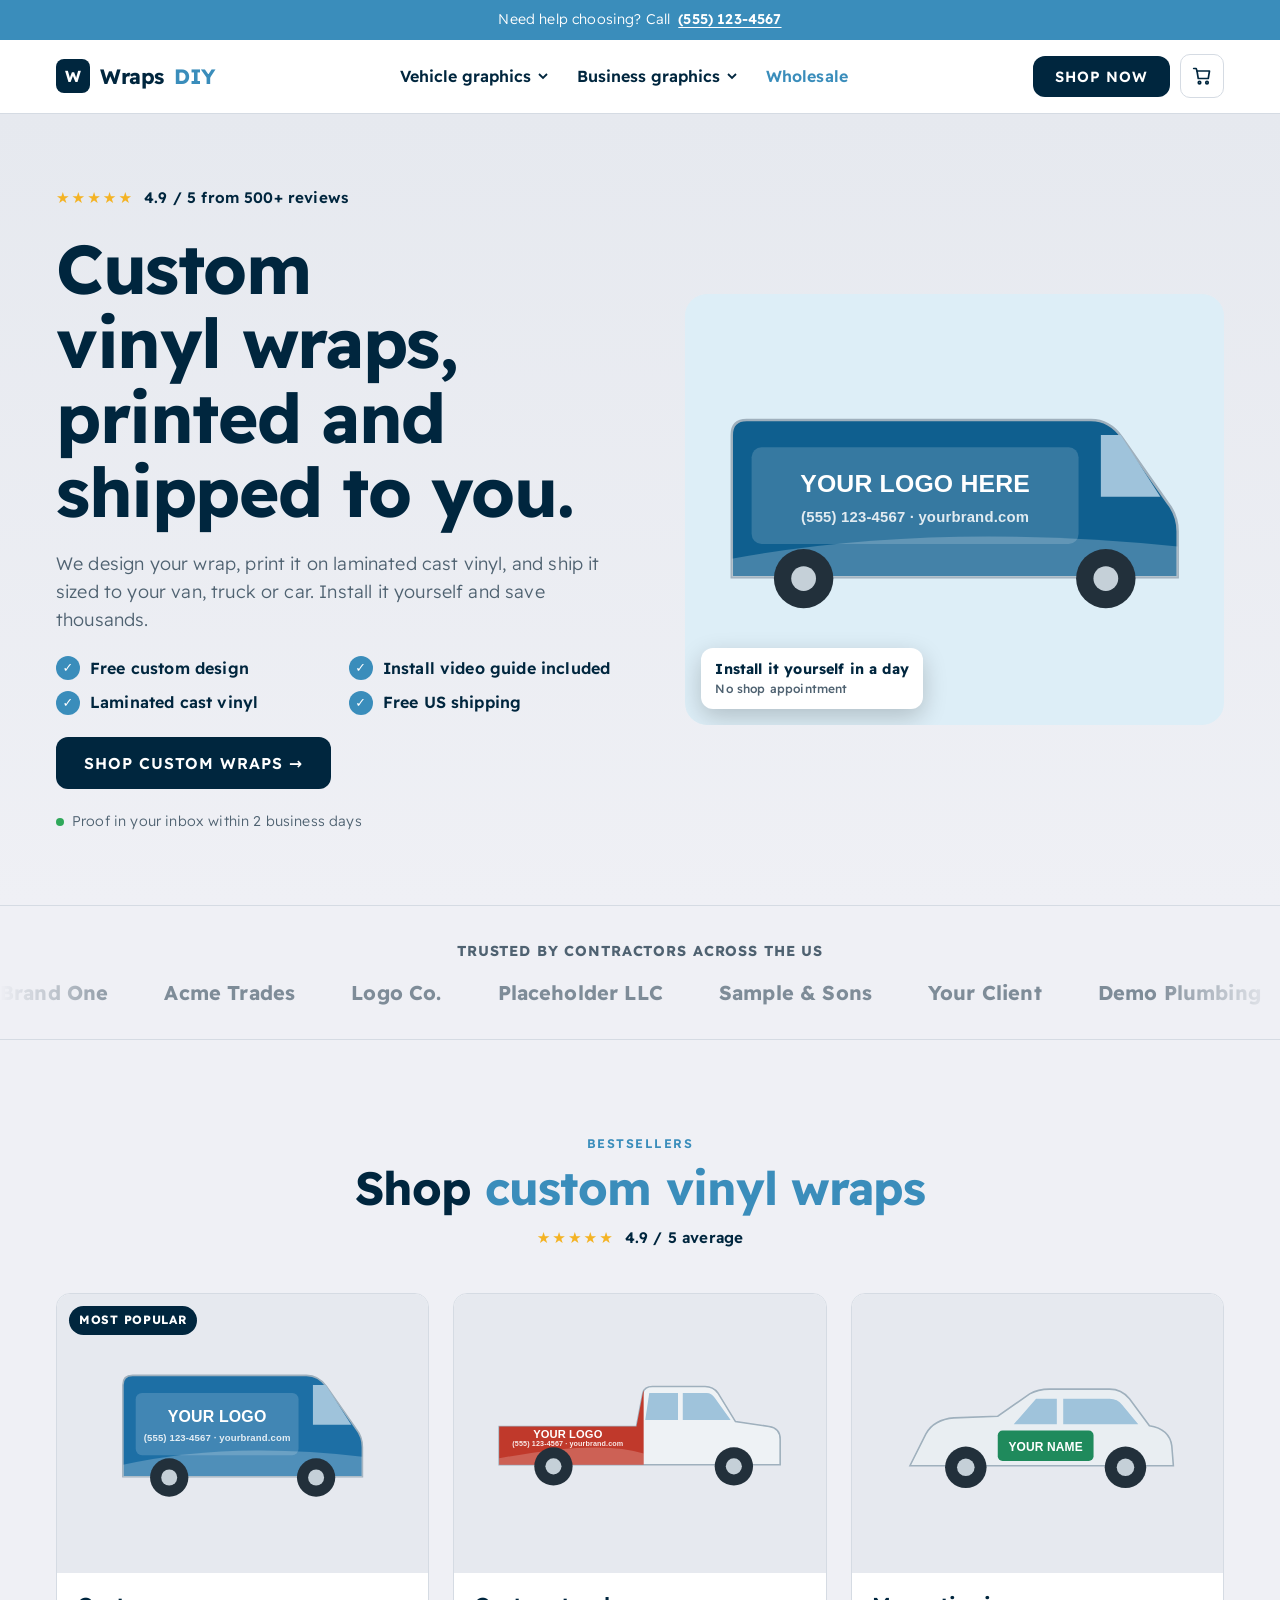
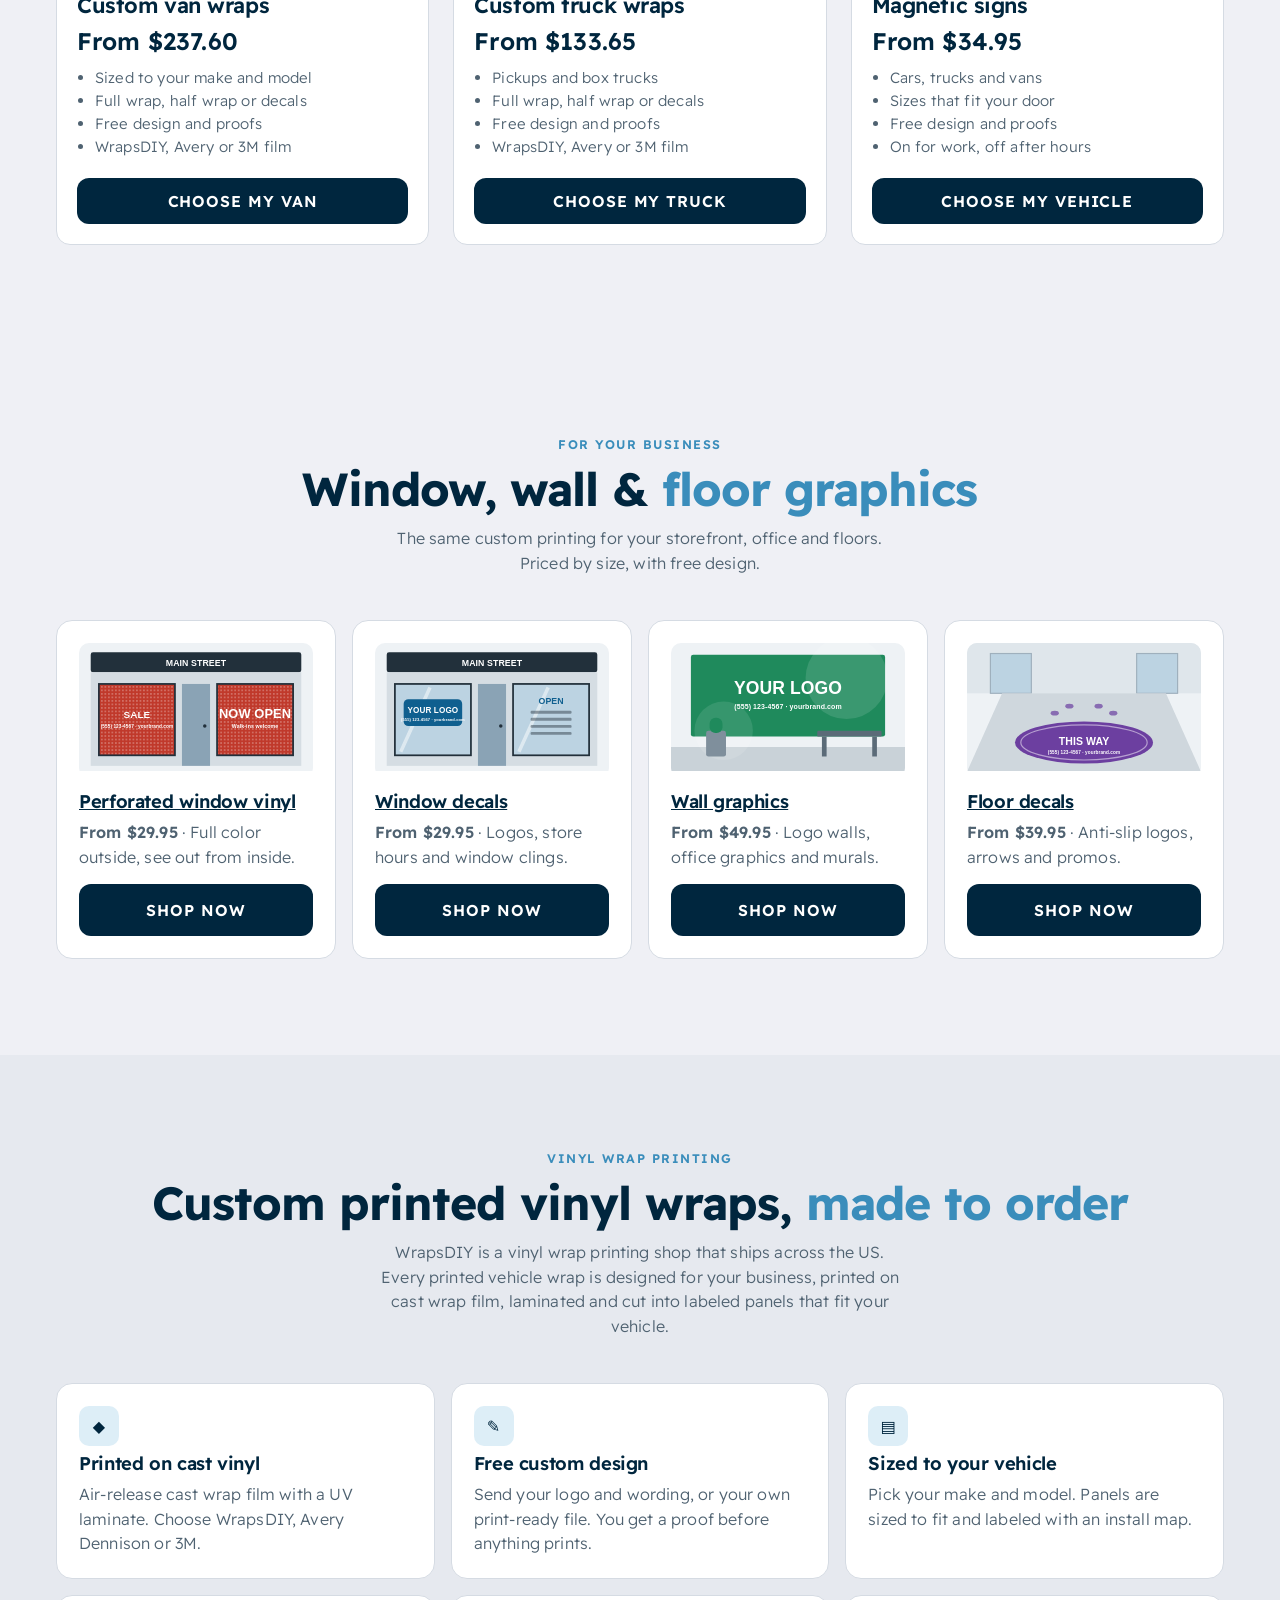
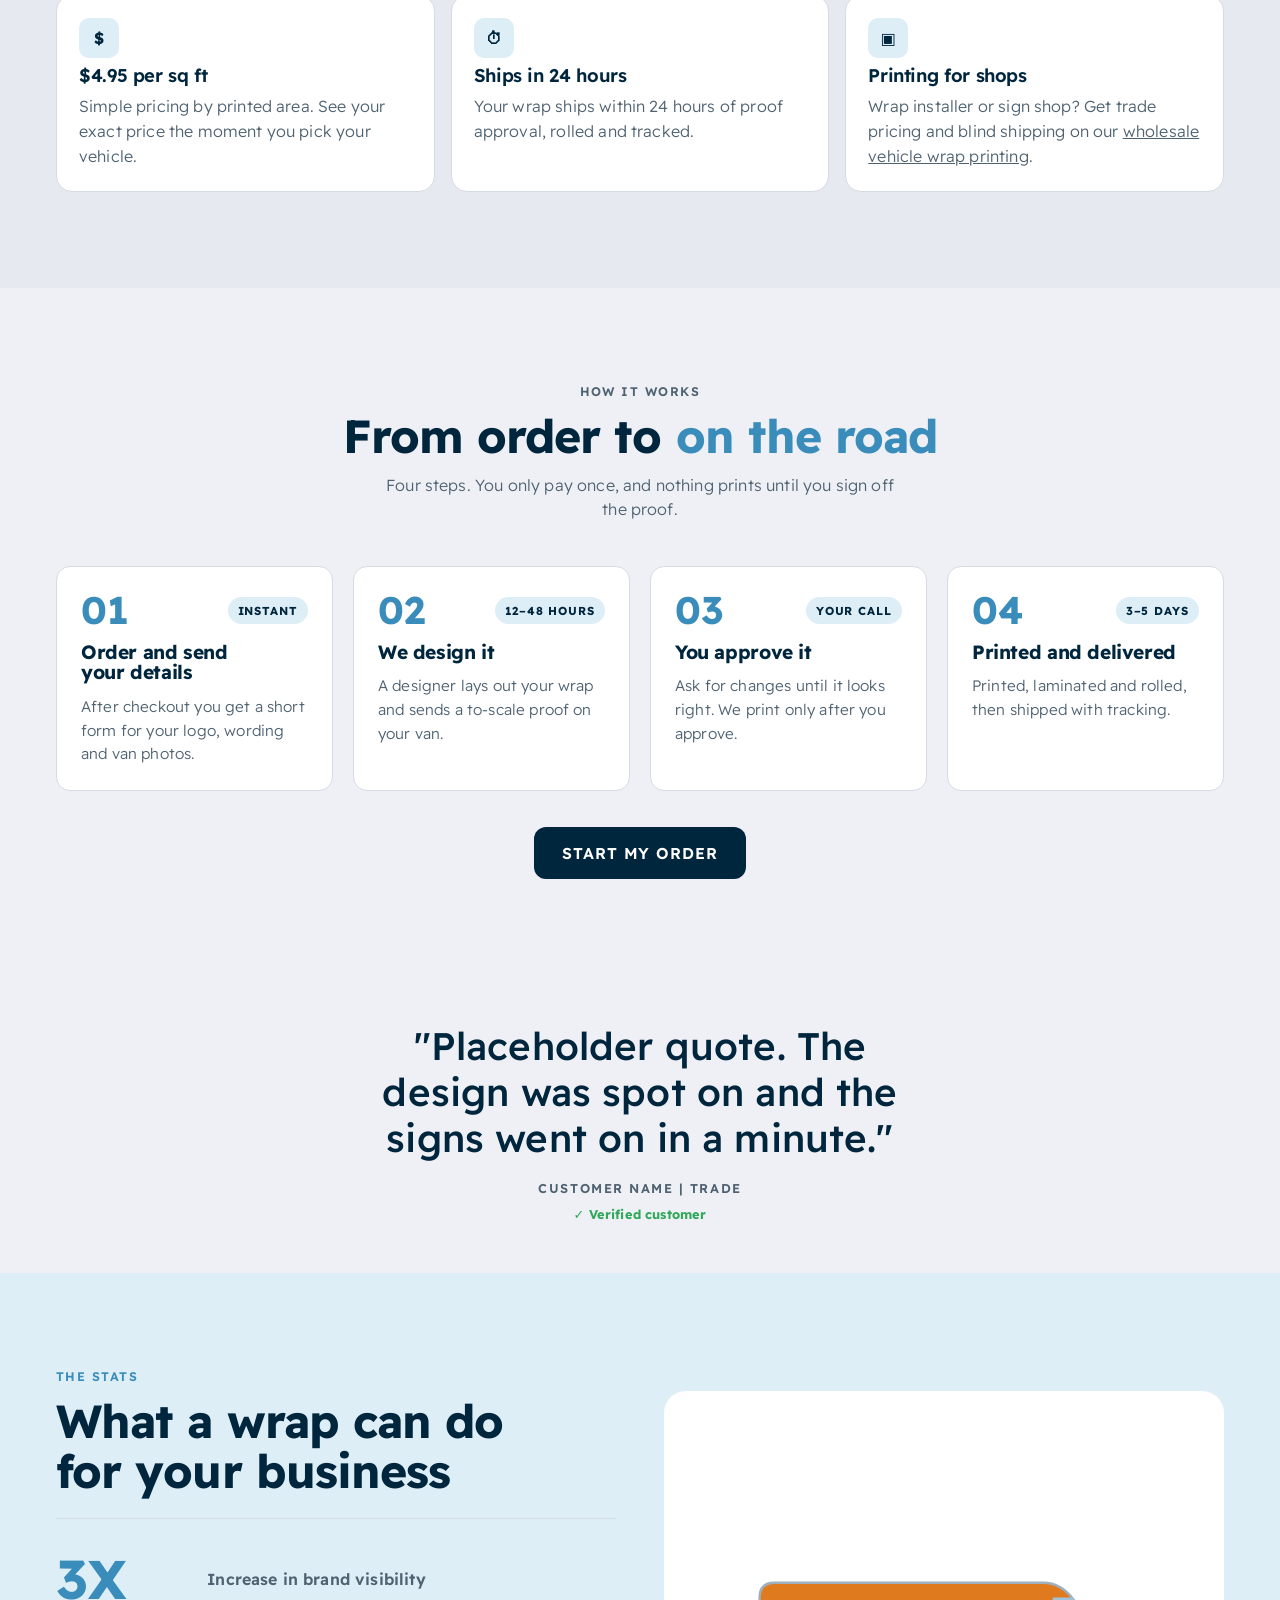
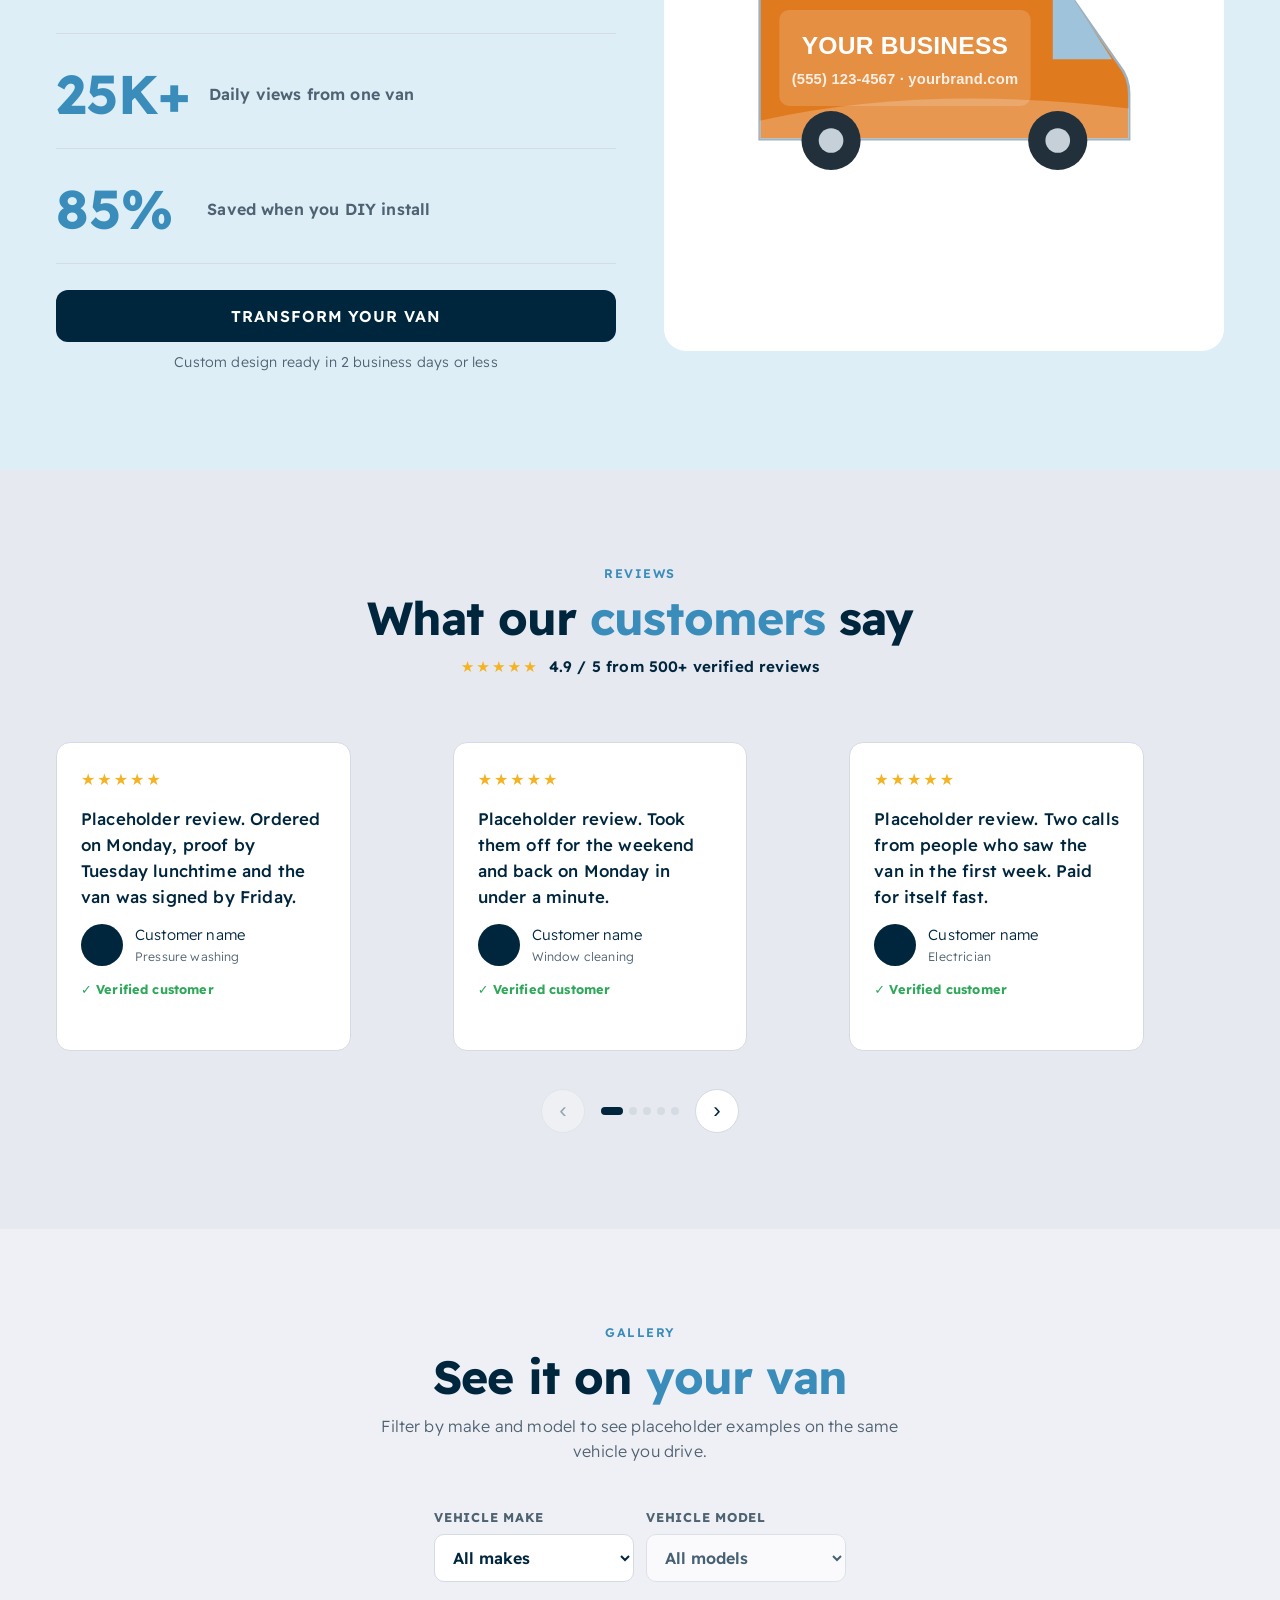
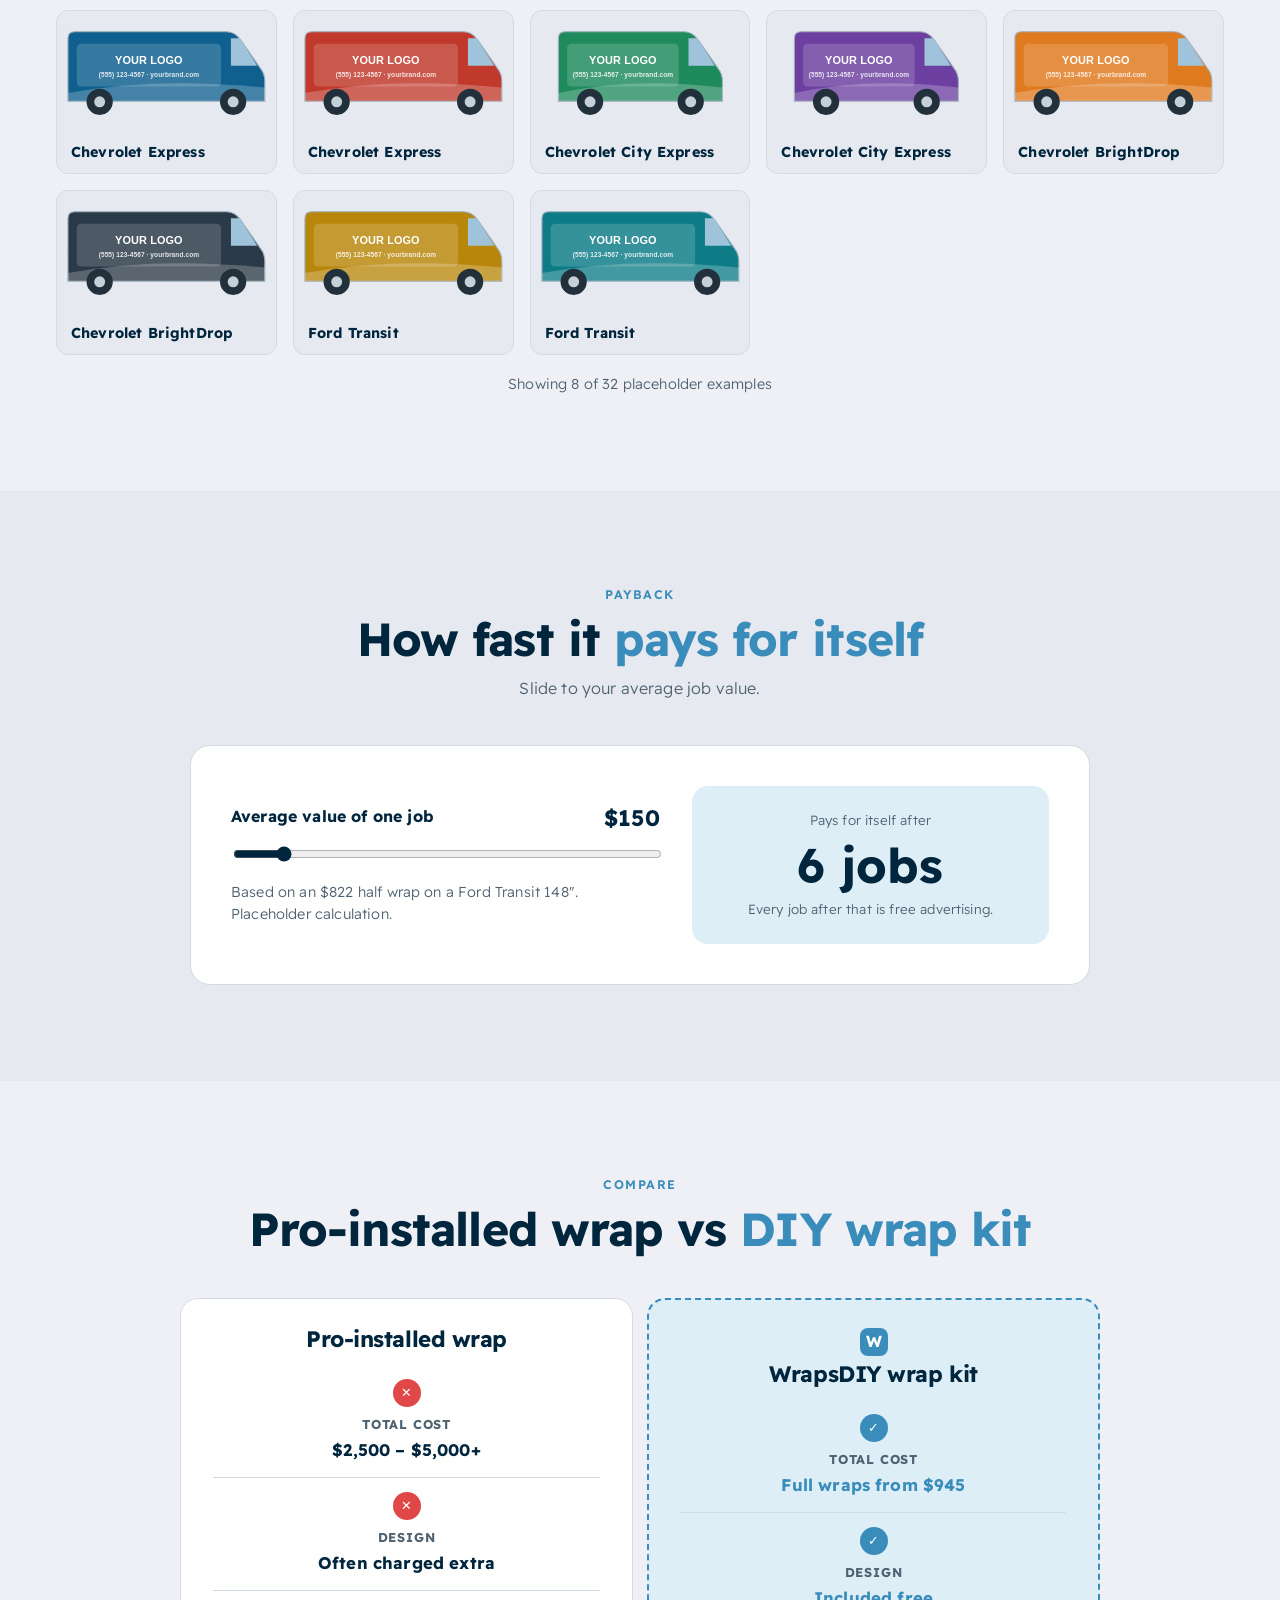
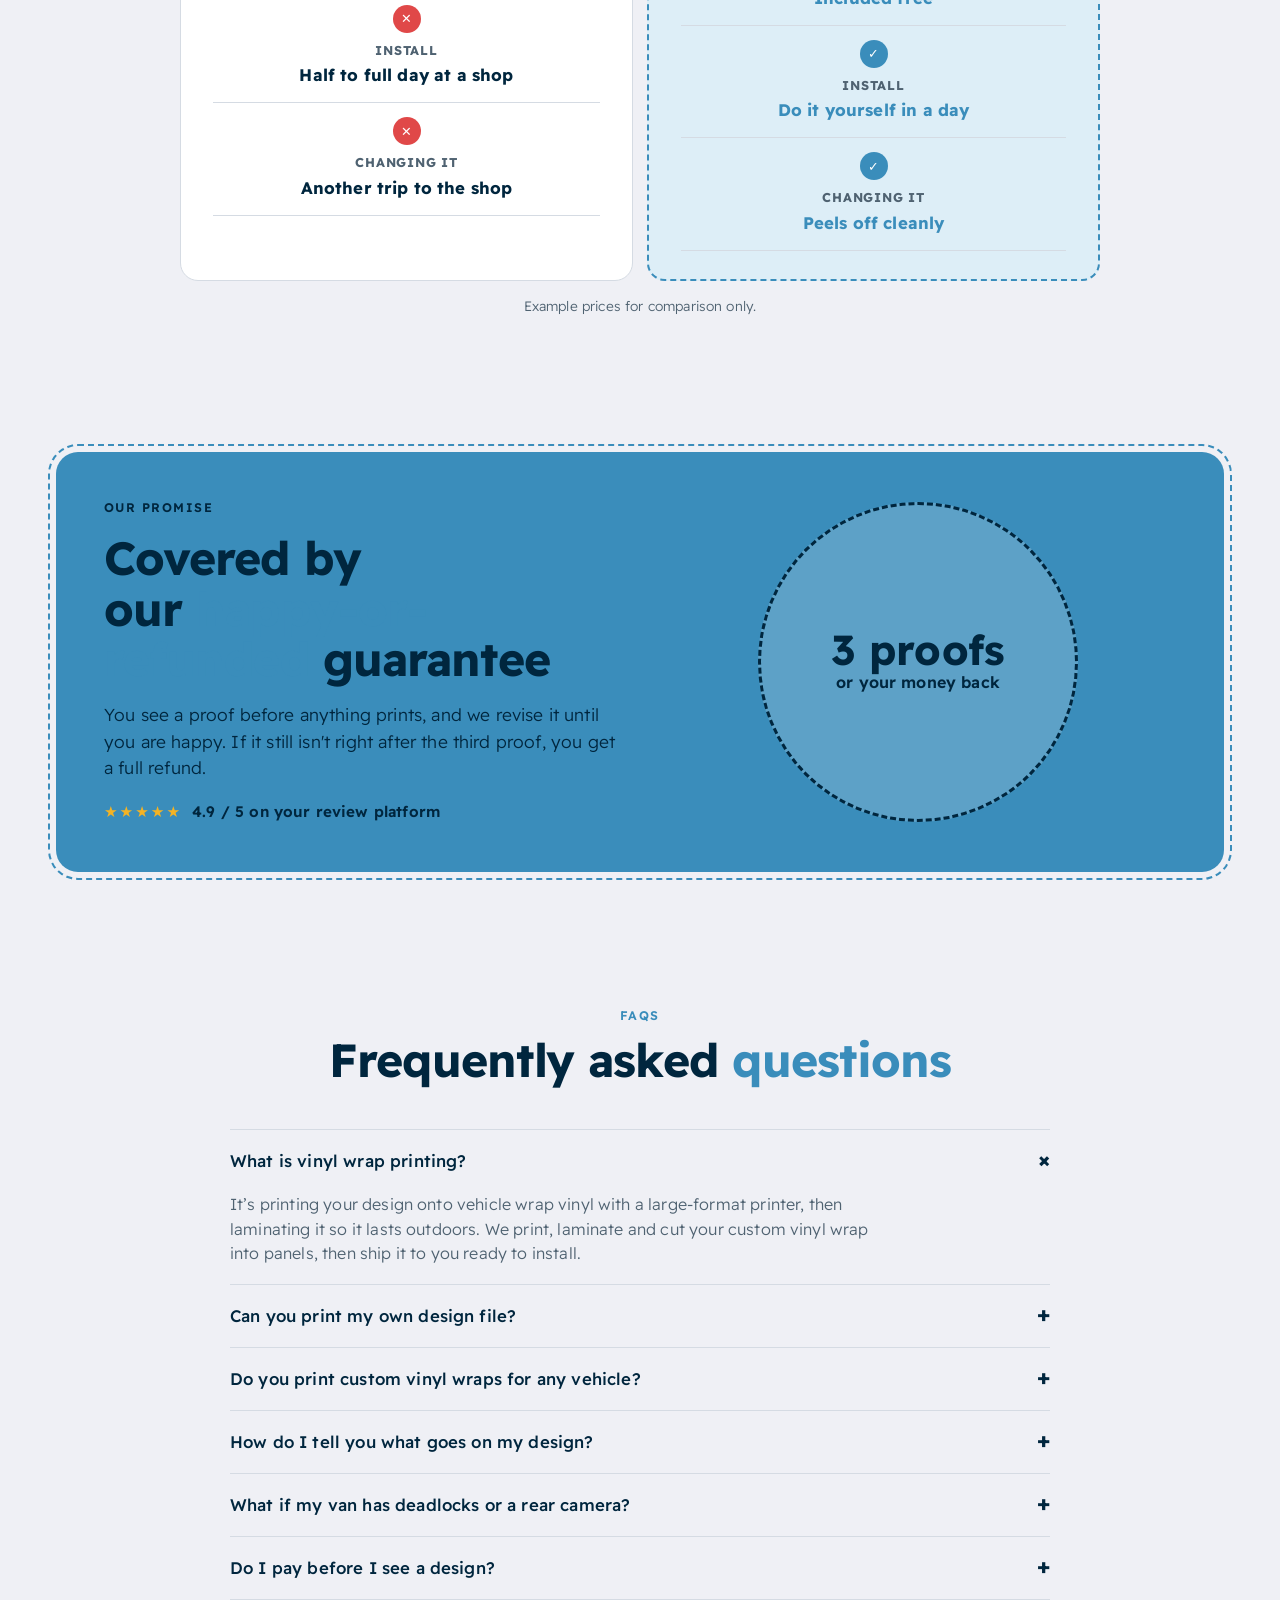
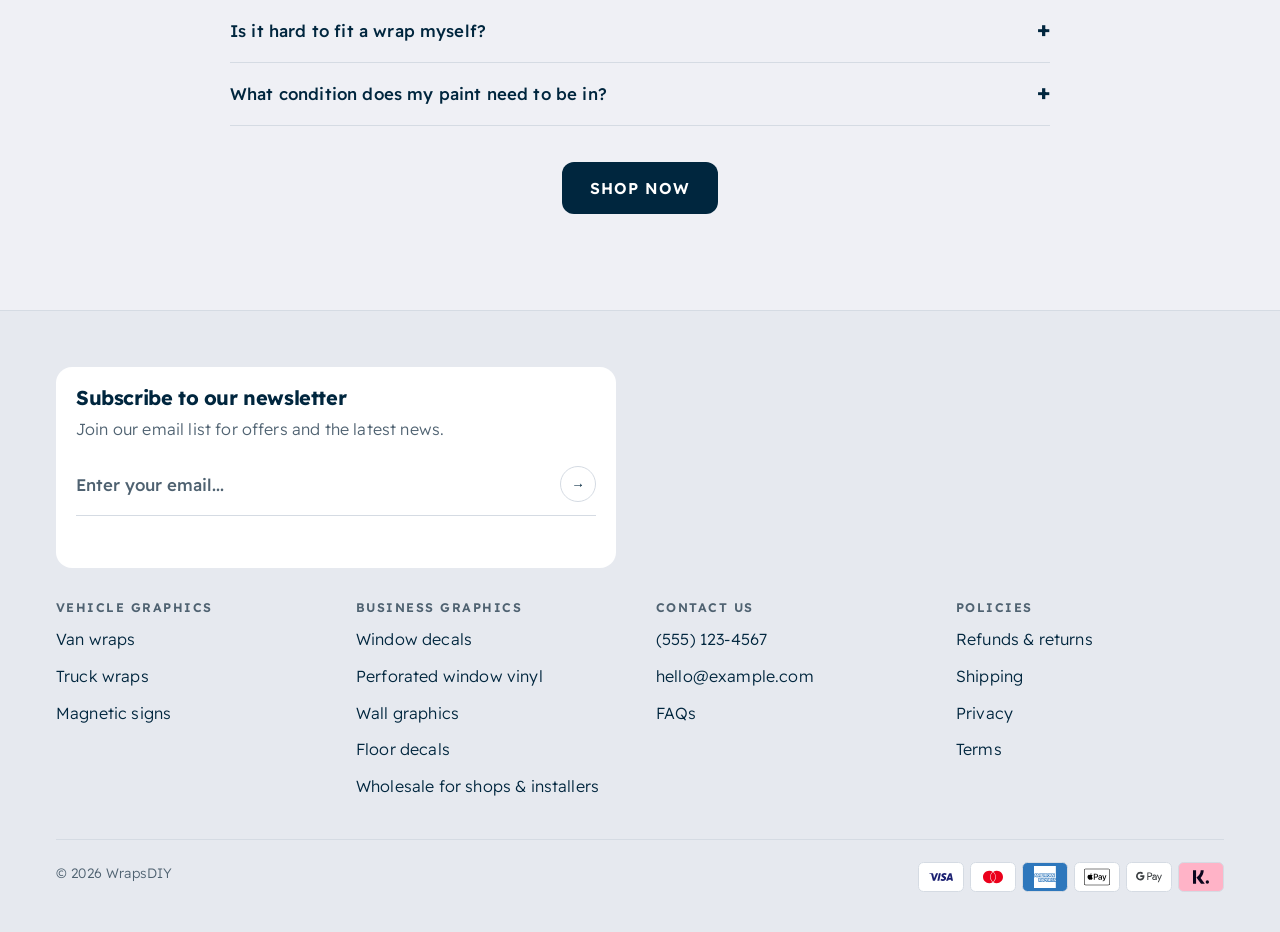
==== commit e476ffe5: "Group navigation into Vehicle graphics and Business graphics Desktop dropdowns with short descriptio" ====
--- a/index.html
+++ b/index.html
@@ -106,12 +106,10 @@
   <div class="wrap">
     <a class="logo" href="./"><span class="logo-mark">W</span>Wraps<span class="logo-diy">DIY</span></a>
     <ul>
-      <li><a href="products/custom-van-wrap/">Vans</a></li>
-      <li><a href="products/truck-wraps/">Trucks</a></li>
-      <li><a href="products/magnetic-signs/">Magnets</a></li>
-      <li><a href="products/window-decals/">Windows</a></li>
-      <li><a href="products/wall-graphics/">Walls</a></li>
-      <li><a href="products/floor-decals/">Floors</a></li>
+      <li class="dd"><button class="dd-btn" type="button" aria-expanded="false" aria-haspopup="true" onclick="var l=this.parentNode,o=!l.classList.contains('open');document.querySelectorAll('.nav .dd.open').forEach(function(x){x.classList.remove('open');x.firstElementChild.setAttribute('aria-expanded','false')});l.classList.toggle('open',o);this.setAttribute('aria-expanded',String(o))">Vehicle graphics <svg width="12" height="12" viewBox="0 0 12 12" aria-hidden="true"><path d="M2 4l4 4 4-4" fill="none" stroke="currentColor" stroke-width="1.8"/></svg></button>
+        <div class="dd-menu"><a href="products/custom-van-wrap/"><b>Van wraps</b><small>Full wrap, half wrap or decals</small></a><a href="products/truck-wraps/"><b>Truck wraps</b><small>Pickups and box trucks</small></a><a href="products/magnetic-signs/"><b>Magnetic signs</b><small>Cars, trucks and vans</small></a></div></li>
+      <li class="dd"><button class="dd-btn" type="button" aria-expanded="false" aria-haspopup="true" onclick="var l=this.parentNode,o=!l.classList.contains('open');document.querySelectorAll('.nav .dd.open').forEach(function(x){x.classList.remove('open');x.firstElementChild.setAttribute('aria-expanded','false')});l.classList.toggle('open',o);this.setAttribute('aria-expanded',String(o))">Business graphics <svg width="12" height="12" viewBox="0 0 12 12" aria-hidden="true"><path d="M2 4l4 4 4-4" fill="none" stroke="currentColor" stroke-width="1.8"/></svg></button>
+        <div class="dd-menu"><a href="products/window-decals/"><b>Window decals</b><small>Logos, hours and window clings</small></a><a href="products/perforated-window-vinyl/"><b>Perforated window vinyl</b><small>See out from inside</small></a><a href="products/wall-graphics/"><b>Wall graphics</b><small>Logo walls and murals</small></a><a href="products/floor-decals/"><b>Floor decals</b><small>Anti-slip logos and arrows</small></a></div></li>
       <li><a href="pages/wholesale/" class="nav-ws">Wholesale</a></li>
     </ul>
     <div class="navr">
@@ -127,18 +125,20 @@
   </div>
   <nav class="mobile-menu" id="mobileMenu" hidden>
     <div class="wrap">
-      <a class="item" href="products/custom-van-wrap/">Custom van wraps <span>from $237.60</span></a>
+      <p class="mm-h">Vehicle graphics</p>
+      <a class="item" href="products/custom-van-wrap/">Van wraps <span>→</span></a>
       <a class="item" href="products/truck-wraps/">Truck wraps <span>→</span></a>
       <a class="item" href="products/magnetic-signs/">Magnetic signs <span>→</span></a>
+      <p class="mm-h">Business graphics</p>
       <a class="item" href="products/window-decals/">Window decals <span>→</span></a>
       <a class="item" href="products/perforated-window-vinyl/">Perforated window vinyl <span>→</span></a>
       <a class="item" href="products/wall-graphics/">Wall graphics <span>→</span></a>
       <a class="item" href="products/floor-decals/">Floor decals <span>→</span></a>
+      <p class="mm-h">Help</p>
       <a class="item" href="#how">How it works <span>→</span></a>
       <a class="item" href="#reviews">Reviews <span>→</span></a>
-      <a class="item" href="#gallery">Gallery <span>→</span></a>
       <a class="item" href="#faq">FAQs <span>→</span></a>
-      <a class="item" href="pages/wholesale/">Wholesale <span>Shops &amp; installers</span></a>
+      <a class="item mm-ws" href="pages/wholesale/">Wholesale <span>Shops &amp; installers</span></a>
     </div>
   </nav>
 </header>
@@ -422,7 +422,7 @@
         <form class="news" id="news"><input id="email" aria-label="Email address" type="email" placeholder="Enter your email..." required><button class="nbtn" type="submit" aria-label="Subscribe">→</button></form>
         <p class="news-msg" id="newsMsg" aria-live="polite"></p>
       </div>
-      <div><h4>Shop</h4><ul><li><a href="products/custom-van-wrap/">Custom van wraps</a></li><li><a href="products/truck-wraps/">Truck wraps</a></li><li><a href="products/magnetic-signs/">Magnetic signs</a></li><li><a href="products/window-decals/">Window decals</a></li><li><a href="products/perforated-window-vinyl/">Perforated window vinyl</a></li><li><a href="products/wall-graphics/">Wall graphics</a></li><li><a href="products/floor-decals/">Floor decals</a></li><li><a href="pages/wholesale/">Wholesale for shops &amp; installers</a></li></ul></div>
+      <!--shop--><div><h4>Vehicle graphics</h4><ul><li><a href="products/custom-van-wrap/">Van wraps</a></li><li><a href="products/truck-wraps/">Truck wraps</a></li><li><a href="products/magnetic-signs/">Magnetic signs</a></li></ul></div><div><h4>Business graphics</h4><ul><li><a href="products/window-decals/">Window decals</a></li><li><a href="products/perforated-window-vinyl/">Perforated window vinyl</a></li><li><a href="products/wall-graphics/">Wall graphics</a></li><li><a href="products/floor-decals/">Floor decals</a></li><li><a href="pages/wholesale/">Wholesale for shops &amp; installers</a></li></ul></div><!--/shop-->
       <div><h4>Contact us</h4><ul><li>(555) 123-4567</li><li>hello@example.com</li><li><a href="#faq">FAQs</a></li></ul></div>
       <div><h4>Policies</h4><ul><li><a href="#top">Refunds & returns</a></li><li><a href="#top">Shipping</a></li><li><a href="#top">Privacy</a></li><li><a href="#top">Terms</a></li></ul></div>
     </div>
--- a/assets/styles.css
+++ b/assets/styles.css
@@ -755,3 +755,24 @@
 html,body{margin:0}
 img,svg{max-width:100%}
 [hidden]{display:none!important}
+
+/* NAV GROUPS: dropdown menus, grouped mobile menu, grouped footer */
+.nav ul > li{position:relative}
+.dd-btn{display:inline-flex;align-items:center;gap:6px;background:none;border:0;padding:10px 0;font:inherit;color:inherit;cursor:pointer}
+.dd-btn svg{transition:transform .15s}
+.dd:hover .dd-btn svg,.dd.open .dd-btn svg{transform:rotate(180deg)}
+.dd-btn:hover{color:var(--navy-2)}
+.dd-menu{display:none;position:absolute;top:100%;left:-14px;z-index:60;min-width:290px;padding:8px;background:var(--card);border:1px solid var(--line);border-radius:14px;box-shadow:0 14px 36px rgba(0,38,62,.14)}
+.dd:hover .dd-menu,.dd:focus-within .dd-menu,.dd.open .dd-menu{display:grid;gap:2px}
+.nav .dd-menu a{display:grid;gap:2px;padding:10px 12px;border-radius:10px;text-decoration:none}
+.nav .dd-menu a:hover{background:var(--panel);text-decoration:none;color:inherit}
+.dd-menu b{font-weight:700}
+.dd-menu small{color:var(--muted);font-weight:500;font-size:.82rem}
+.mobile-menu .mm-h{margin:14px 4px 0;font:600 .74rem var(--body);letter-spacing:.12em;text-transform:uppercase;color:var(--muted)}
+.mobile-menu .mm-h:first-child{margin-top:4px}
+.mobile-menu a.mm-ws{margin-top:10px;border-top:1px solid var(--line)}
+.nav ul{align-items:center}
+.fgrid{grid-template-columns:repeat(4,1fr)}
+.fgrid .fnews{grid-column:1/-1;max-width:560px}
+@media (max-width:860px){.fgrid{grid-template-columns:1fr 1fr}}
+@media (max-width:480px){.fgrid{grid-template-columns:1fr}}
